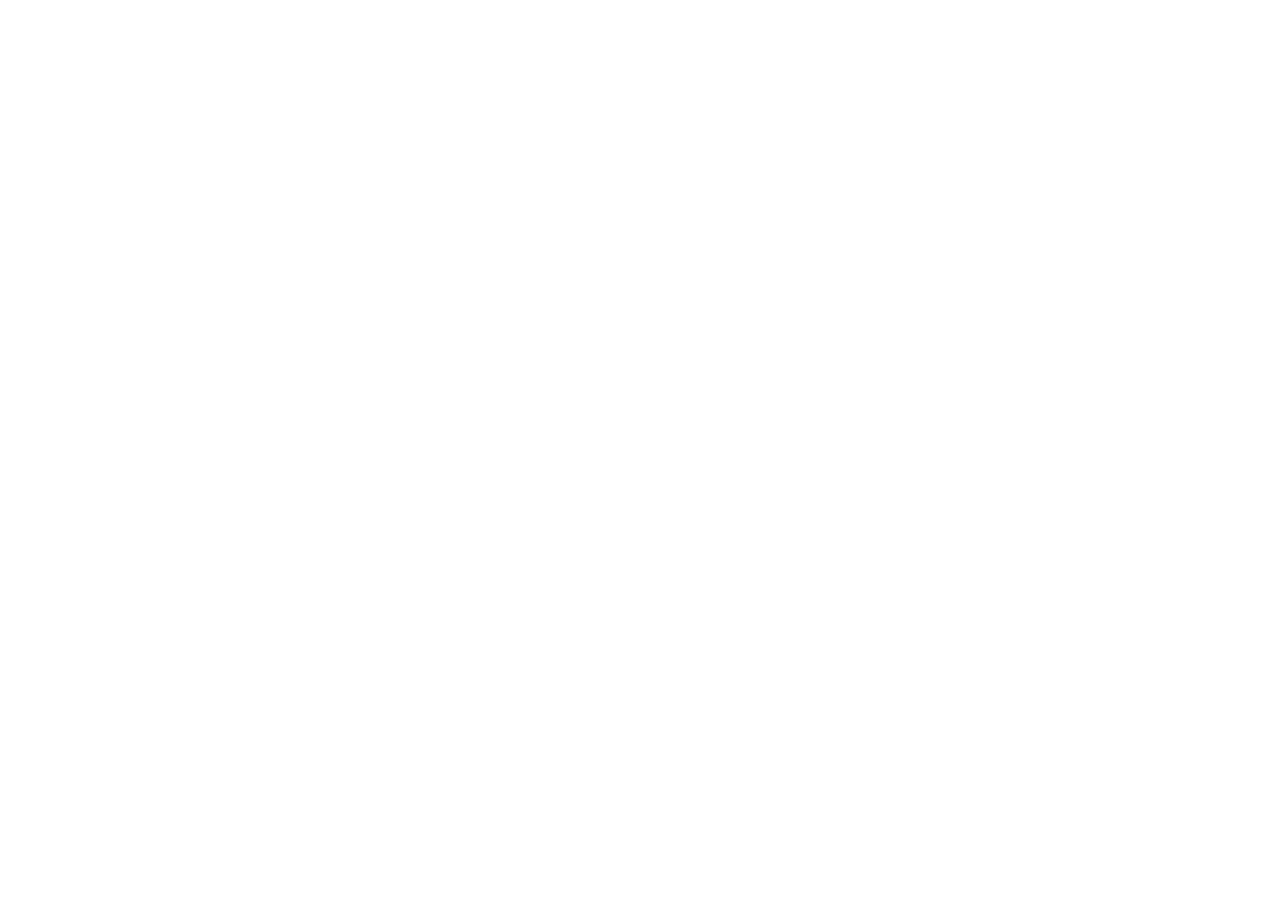
==== index.html @ 383dabfe "initialisation de black_panther" ====
<!DOCTYPE html>
<html lang="en">
<head>
    <meta charset="UTF-8">
    <meta name="viewport" content="width=device-width, initial-scale=1.0">
    <title>Black_panther</title>
</head>
<body>
    
</body>
</html>
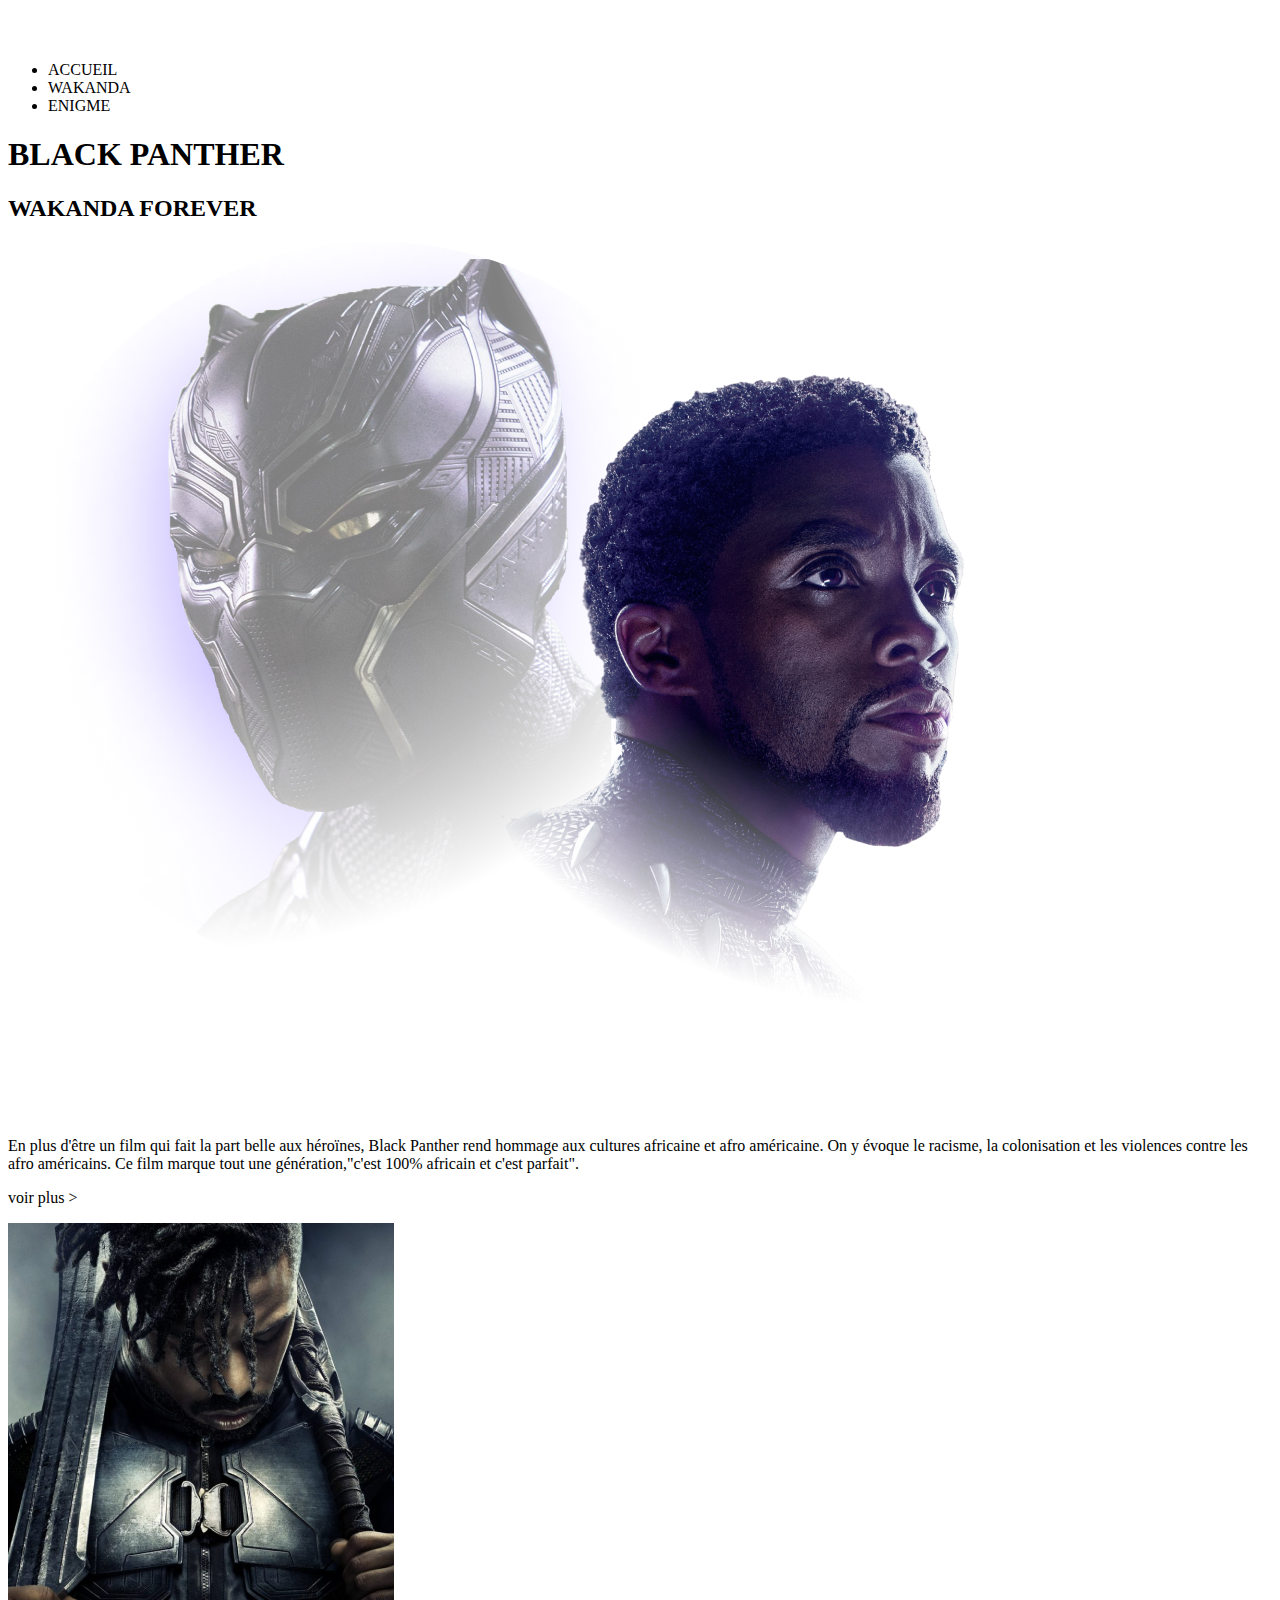
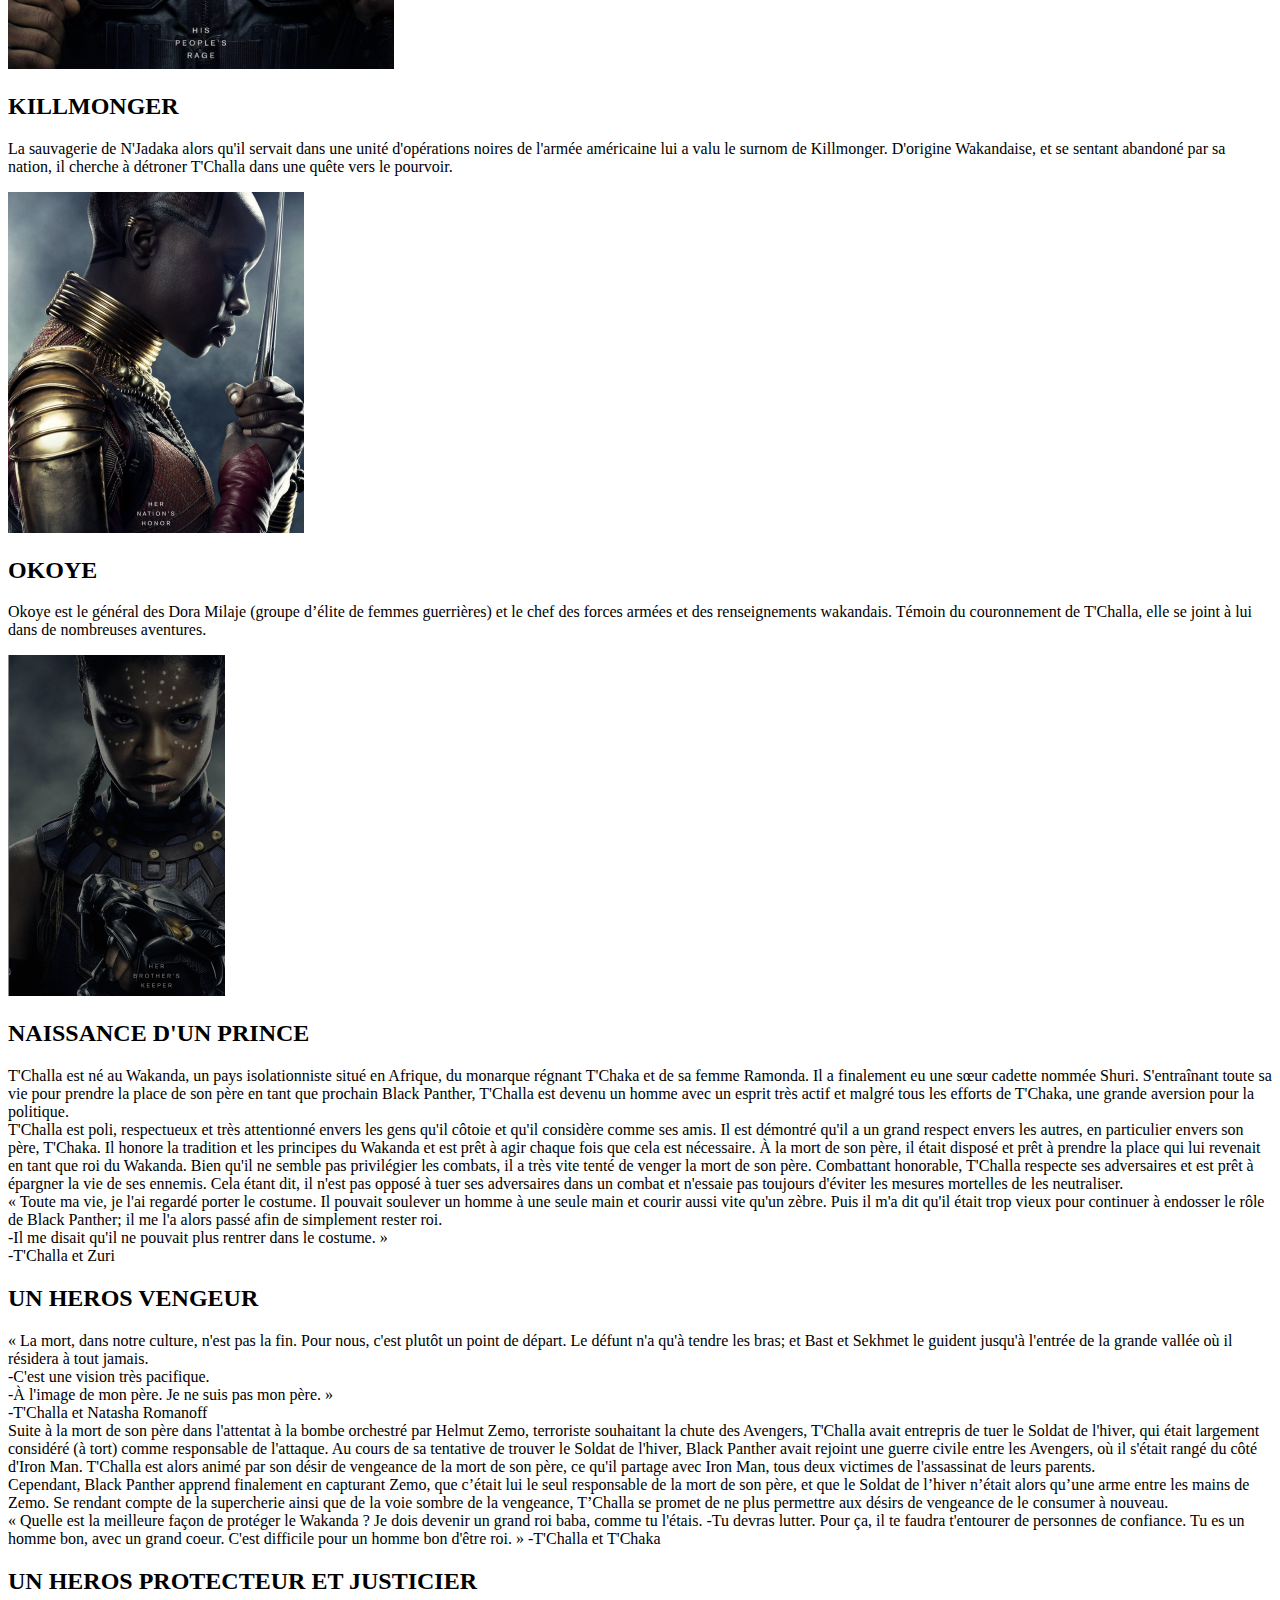
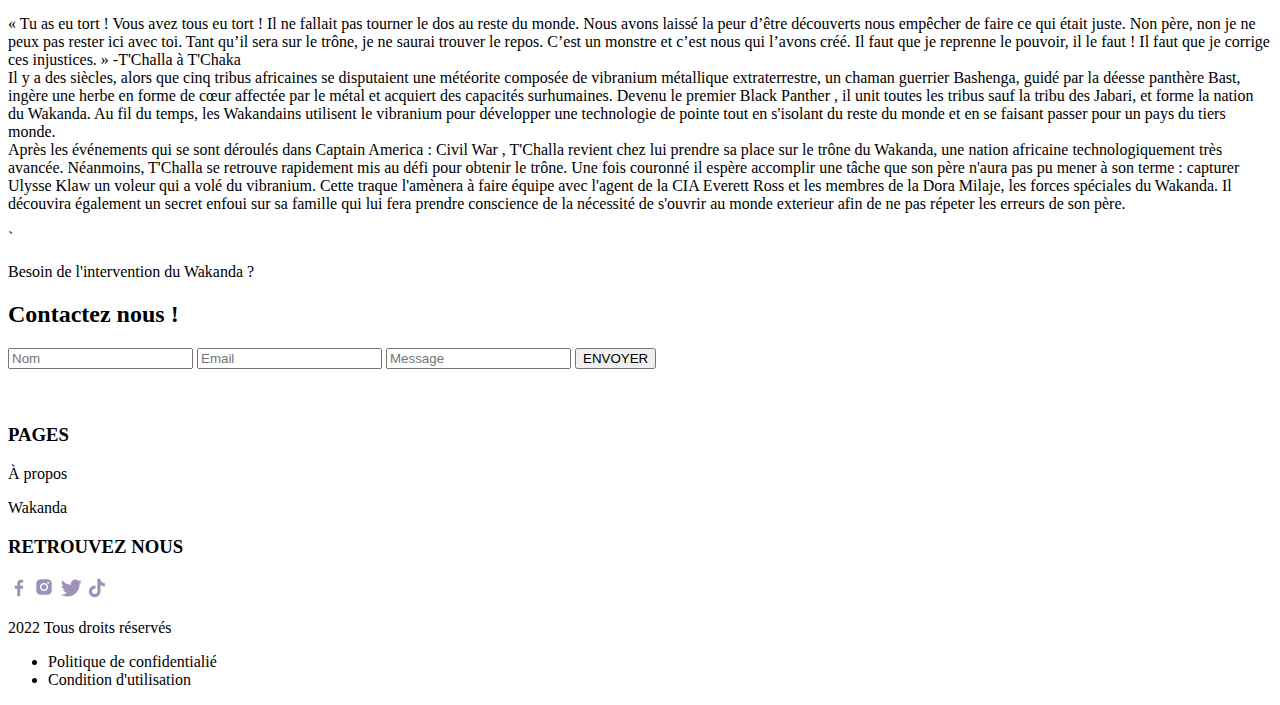
==== commit c3c1a32e: "structuusration de la page et ajout des assets" ====
--- a/index.html
+++ b/index.html
@@ -6,6 +6,174 @@
     <title>Black_panther</title>
 </head>
 <body>
-    
+    <header>
+        <nav>
+            <img src="./assets/Illustrations + Logo/All pages/icon_SAYNA.png" alt="icon_SAYNA">
+            <img src="./assets/Illustrations + Logo/All pages/icon_x.png" alt="icon_x">
+            <img src="./assets/Illustrations + Logo/All pages/icon_MARVEL.png" alt="icon_MARVEL">
+            <ul>
+                <li>ACCUEIL</li>
+                <li>WAKANDA</li>
+                <li>ENIGME</li>
+            </ul>
+        </nav>
+    </header>
+    <main>
+        <!--section  forever-->
+        <section id="forever">
+            <div class="container">
+                <h1>BLACK PANTHER</h1>
+                <h2>WAKANDA FOREVER</h2>
+                <img src="./assets/Illustrations + Logo/Accueil/Pantherhome1..png" alt="Pantherhome1">
+                <p>En plus d'être un film qui fait la part belle aux héroïnes, Black Panther rend
+                hommage aux cultures africaine et afro américaine. On y évoque le
+                racisme, la colonisation et les violences contre les afro américains. 
+                Ce film marque tout une génération,"c'est 100% africain et c'est parfait".
+                </p>
+                <p>voir plus ></p>
+                <div class="slider-image">
+                <img src="./assets/Illustrations + Logo/Accueil/Pantherhome2.png" alt="">
+                </div>
+                <div class="slider-content">
+                    <h2>KILLMONGER</h2>
+                    <p>La sauvagerie de N'Jadaka alors qu'il servait dans une
+                        unité d'opérations noires de l'armée américaine lui a
+                        valu le surnom de Killmonger. D'origine Wakandaise,
+                        et se sentant abandoné par sa nation, il cherche à
+                        détroner T'Challa dans une quête vers le pourvoir.
+                    </p>
+                </div>
+                <div class="slider-image">
+                    <img src="./assets/Illustrations + Logo/Accueil/Pantherhome3.png" alt="">
+                </div>
+                <div class="slider-content">
+                    <h2>OKOYE</h2>
+                    <p>Okoye est le général des Dora Milaje (groupe d’élite
+                    de femmes guerrières) et le chef des forces armées et
+                    des renseignements wakandais. Témoin du
+                    couronnement de T'Challa, elle se joint à lui dans de
+                    nombreuses aventures.</p>
+                </div>
+                <div>
+                    <img src="./assets/Illustrations + Logo/Accueil/Pantherhome4.png" alt="">
+                </div>
+            </div>
+        </section>
+        <!---->
+        <section id="prince">
+            <h2 class="titre">NAISSANCE D'UN PRINCE</h2>
+            <p class="description">
+                T'Challa est né au Wakanda, un pays isolationniste situé en Afrique, du monarque régnant T'Chaka et de sa femme
+                Ramonda. Il a finalement eu une sœur cadette nommée Shuri. S'entraînant toute sa vie pour prendre la place de son père
+                en tant que prochain Black Panther, T'Challa est devenu un homme avec un esprit très actif et malgré tous les efforts de
+                T'Chaka, une grande aversion pour la politique. <br>
+
+                T'Challa est poli, respectueux et très attentionné envers les gens qu'il côtoie et qu'il considère comme ses amis. Il est
+                démontré qu'il a un grand respect envers les autres, en particulier envers son père, T'Chaka. Il honore la tradition et les
+                principes du Wakanda et est prêt à agir chaque fois que cela est nécessaire. À la mort de son père, il était disposé et prêt à
+                prendre la place qui lui revenait en tant que roi du Wakanda. Bien qu'il ne semble pas privilégier les combats, il a très vite
+                tenté de venger la mort de son père. Combattant honorable, T'Challa respecte ses adversaires et est prêt à épargner la vie
+                de ses ennemis. Cela étant dit, il n'est pas opposé à tuer ses adversaires dans un combat et n'essaie pas toujours d'éviter les
+                mesures mortelles de les neutraliser. <br>
+
+                « Toute ma vie, je l'ai regardé porter le costume. Il pouvait soulever un homme à une seule main et courir aussi vite
+                qu'un zèbre. Puis il m'a dit qu'il était trop vieux pour continuer à endosser le rôle de Black Panther; il me l'a alors
+                passé afin de simplement rester roi. <br>
+                -Il me disait qu'il ne pouvait plus rentrer dans le costume. » <br>
+                -T'Challa et Zuri
+            </p>
+            <h2 class="titre">UN HEROS VENGEUR</h2>
+            <p class="description">
+                « La mort, dans notre culture, n'est pas la fin. Pour nous, c'est plutôt un point de départ. Le défunt n'a qu'à tendre les
+                bras; et Bast et Sekhmet le guident jusqu'à l'entrée de la grande vallée où il résidera à tout jamais. <br>
+                -C'est une vision très pacifique. <br>
+                -À l'image de mon père. Je ne suis pas mon père. » <br>
+                -T'Challa et Natasha Romanoff <br>
+
+                Suite à la mort de son père dans l'attentat à la bombe orchestré par Helmut Zemo, terroriste souhaitant la chute des
+                Avengers, T'Challa avait entrepris de tuer le Soldat de l'hiver, qui était largement considéré (à tort) comme responsable de
+                l'attaque. Au cours de sa tentative de trouver le Soldat de l'hiver, Black Panther avait rejoint une guerre civile entre les
+                Avengers, où il s'était rangé du côté d'Iron Man. T'Challa est alors animé par son désir de vengeance de la mort de son père,
+                ce qu'il partage avec Iron Man, tous deux victimes de l'assassinat de leurs parents. <br>
+
+                Cependant, Black Panther apprend finalement en capturant Zemo, que c’était lui le seul responsable de la mort de son
+                père, et que le Soldat de l’hiver n’était alors qu’une arme entre les mains de Zemo. Se rendant compte de la supercherie
+                ainsi que de la voie sombre de la vengeance, T’Challa se promet de ne plus permettre aux désirs de vengeance de le
+                consumer à nouveau. <br>
+
+                « Quelle est la meilleure façon de protéger le Wakanda ? Je dois devenir un grand roi baba, comme tu l'étais.
+
+                -Tu devras lutter. Pour ça, il te faudra t'entourer de personnes de confiance. Tu es un homme bon, avec un grand
+                coeur. C'est difficile pour un homme bon d'être roi. »
+
+                -T'Challa et T'Chaka
+            </p>
+            <h2 class="titre">UN HEROS PROTECTEUR ET JUSTICIER</h2>
+            <p class="description">
+                « Tu as eu tort ! Vous avez tous eu tort ! Il ne fallait pas tourner le dos au reste du monde. Nous avons laissé la peur
+d’être découverts nous empêcher de faire ce qui était juste. Non père, non je ne peux pas rester ici avec toi. Tant qu’il
+sera sur le trône, je ne saurai trouver le repos. C’est un monstre et c’est nous qui l’avons créé. Il faut que je reprenne
+le pouvoir, il le faut ! Il faut que je corrige ces injustices. »
+
+-T'Challa à T'Chaka <br>
+
+Il y a des siècles, alors que cinq tribus africaines se disputaient une météorite composée de vibranium métallique
+extraterrestre, un chaman guerrier Bashenga, guidé par la déesse panthère Bast, ingère une herbe en forme de cœur
+affectée par le métal et acquiert des capacités surhumaines. Devenu le premier Black Panther , il unit toutes les tribus sauf
+la tribu des Jabari, et forme la nation du Wakanda. Au fil du temps, les Wakandains utilisent le vibranium pour développer
+une technologie de pointe tout en s'isolant du reste du monde et en se faisant passer pour un pays du tiers monde. <br>
+
+Après les événements qui se sont déroulés dans Captain America : Civil War , T'Challa revient chez lui prendre sa place sur
+le trône du Wakanda, une nation africaine technologiquement très avancée. Néanmoins, T'Challa se retrouve rapidement
+mis au défi pour obtenir le trône. Une fois couronné il espère accomplir une tâche que son père n'aura pas pu mener à son
+terme : capturer Ulysse Klaw un voleur qui a volé du vibranium. Cette traque l'amènera à faire équipe avec l'agent de la CIA
+Everett Ross et les membres de la Dora Milaje, les forces spéciales du Wakanda. Il découvira également un secret enfoui
+sur sa famille qui lui fera prendre conscience de la nécessité de s'ouvrir au monde exterieur afin de ne pas répeter les
+erreurs de son père.
+            </p>
+        </section>
+        `<!--formulaire-->
+        <section id="contact">
+            <p>Besoin de l'intervention du Wakanda ?</p>
+            <h2>Contactez nous !</h2>
+            <form action="">
+                <label for="name"></label>
+                <input type="name" placeholder="Nom">
+                <label for="email"></label>
+                <input type="email" placeholder="Email">
+                <label for="text"></label>
+                <input type="text" placeholder="Message">
+                <input type="submit" value="ENVOYER">
+            </form>
+        </section>
+    </main>
+    <footer>
+        <div class="container">
+            <div class="social-footer">
+                <img class="social-item" src="./assets/Illustrations + Logo/All pages/icon_SAYNA.png" alt="">
+                <img class="social-item" src="./assets/Illustrations + Logo/All pages/icon_x.png" alt="">
+                <img class="social-item" src="./assets/Illustrations + Logo/All pages/icon_MARVEL.png" alt="">
+            </div>
+            <div>
+                <h3>PAGES</h3>
+                <p>À propos</p>
+                <p>Wakanda</p>
+            </div>
+            <div>
+                <h3>RETROUVEZ NOUS</h3>
+                <img src="./assets/Illustrations + Logo/All pages/icon_facebook.png" alt="">
+                <img src="./assets/Illustrations + Logo/All pages/icon_instagram.png" alt="">
+                <img src="./assets/Illustrations + Logo/All pages/icon_twitter.png" alt="">
+                <img src="./assets/Illustrations + Logo/All pages/icon_tiktok.png" alt="">
+            </div>
+            <div>
+                <p>2022 Tous droits réservés</p>
+                <ul>
+                    <li>Politique de confidentialié</li>
+                    <li>Condition d'utilisation</li>
+                </ul>
+            </div>
+        </div>
+    </footer>
 </body>
 </html>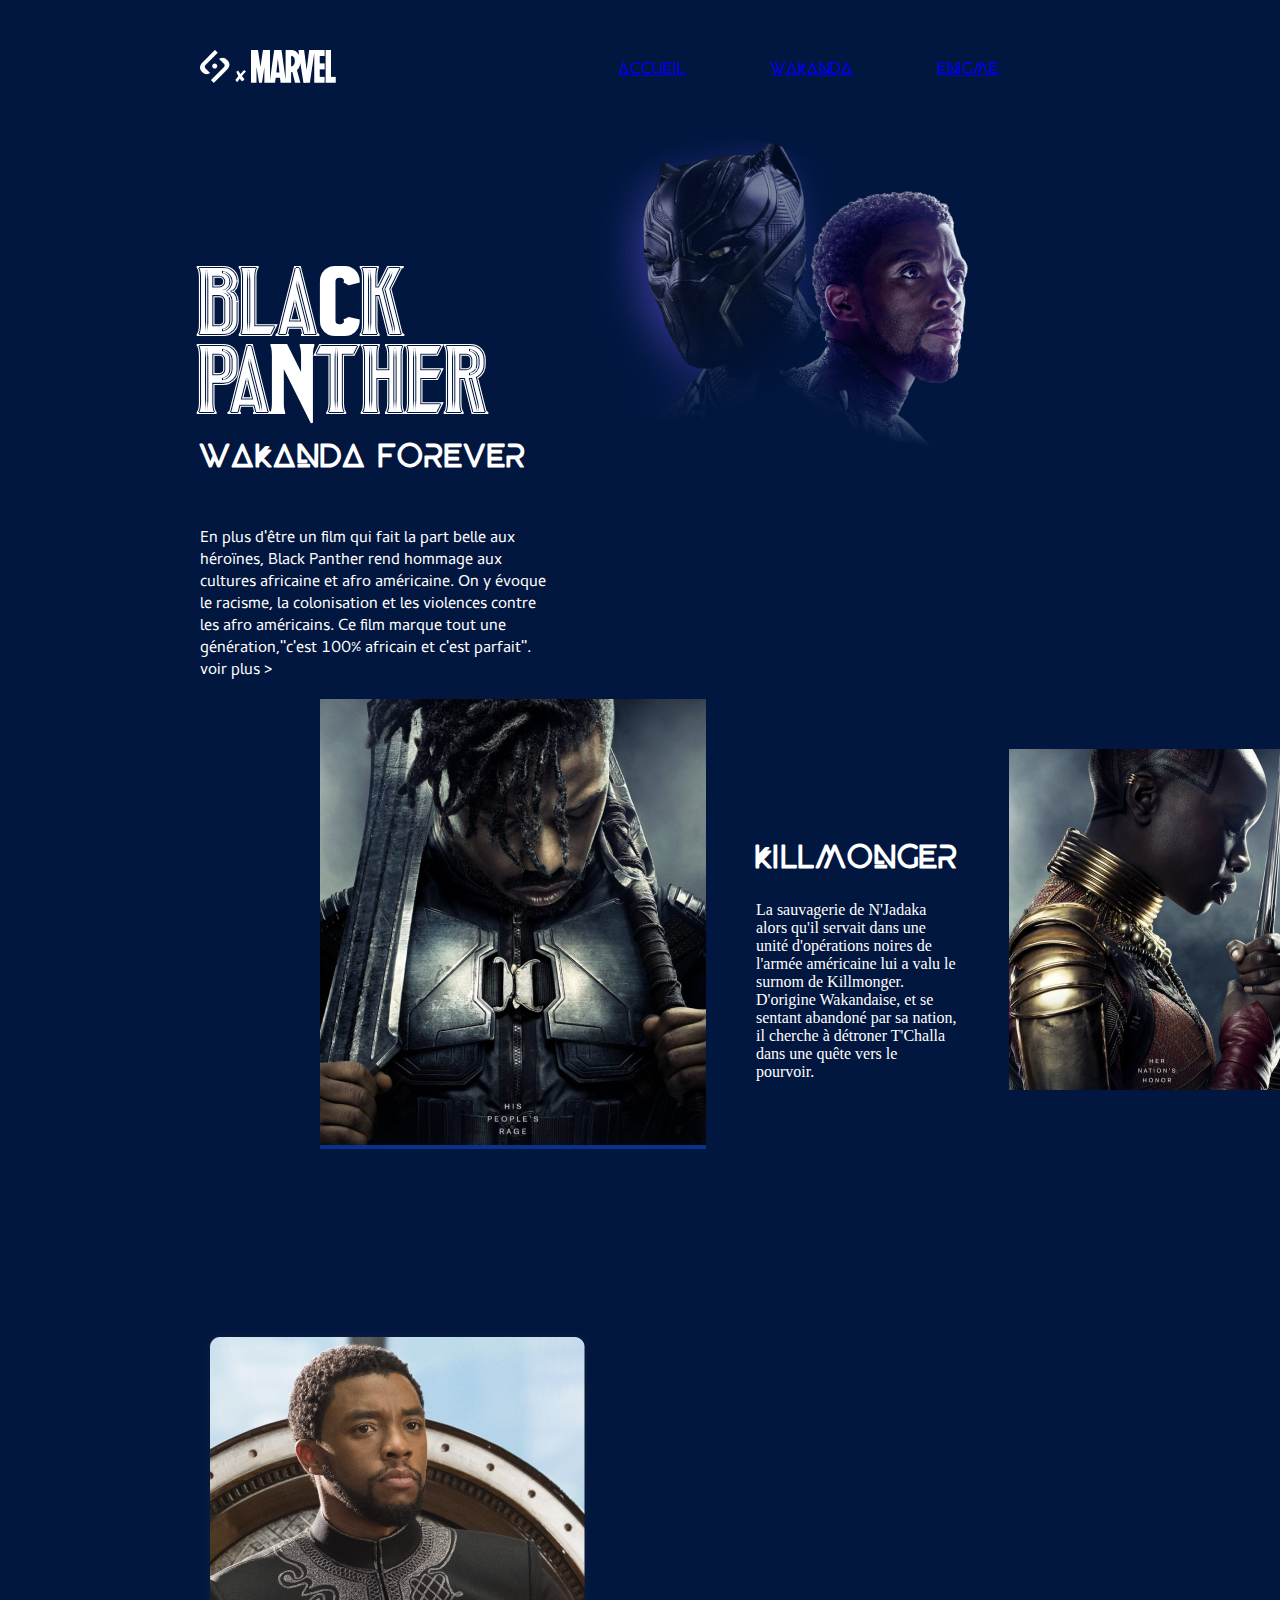
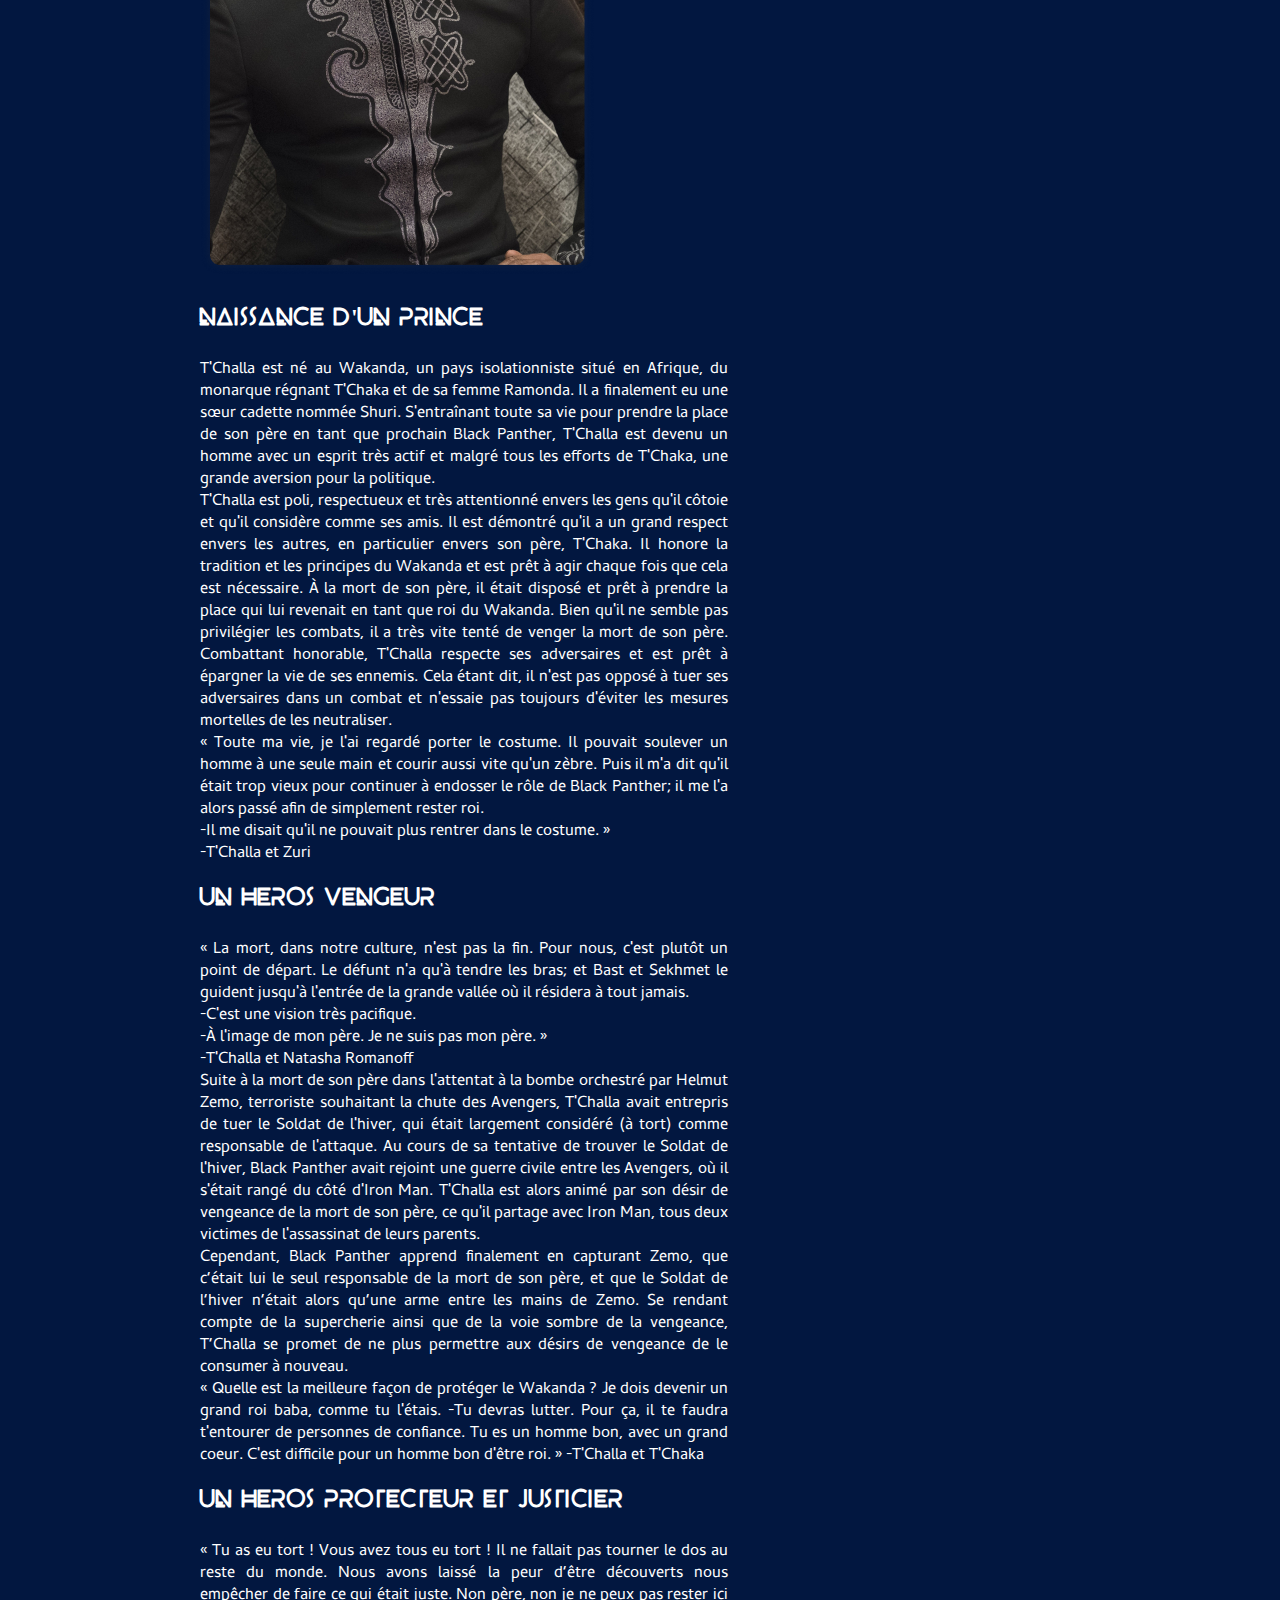
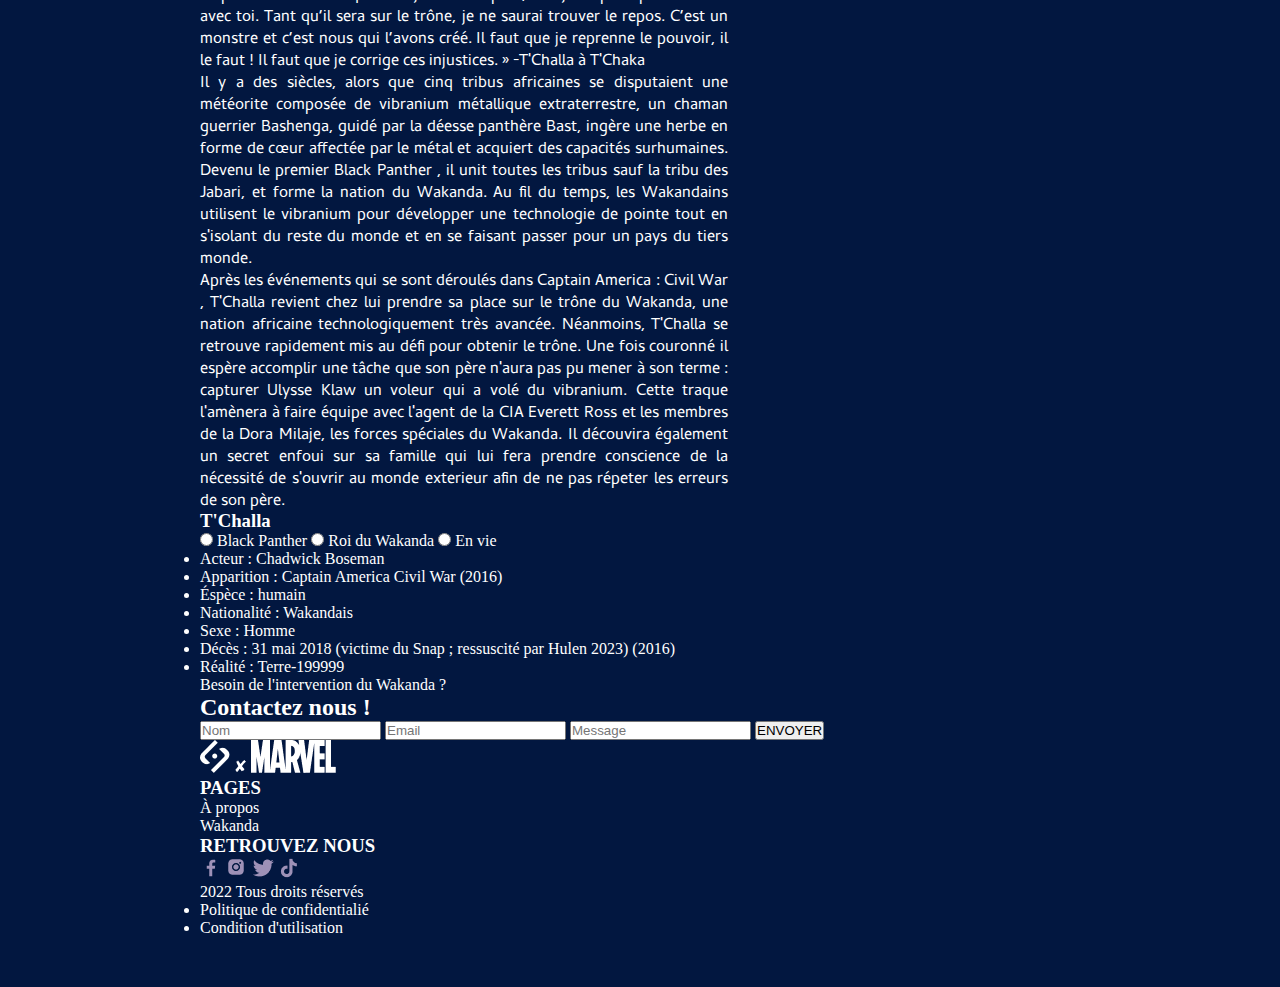
==== commit e5410ca0: "ajustement et ajout du style" ====
--- a/index.html
+++ b/index.html
@@ -3,136 +3,178 @@
 <head>
     <meta charset="UTF-8">
     <meta name="viewport" content="width=device-width, initial-scale=1.0">
+    <link rel="stylesheet" href="./assets/css/style.css">
     <title>Black_panther</title>
 </head>
 <body>
     <header>
-        <nav>
-            <img src="./assets/Illustrations + Logo/All pages/icon_SAYNA.png" alt="icon_SAYNA">
-            <img src="./assets/Illustrations + Logo/All pages/icon_x.png" alt="icon_x">
-            <img src="./assets/Illustrations + Logo/All pages/icon_MARVEL.png" alt="icon_MARVEL">
-            <ul>
-                <li>ACCUEIL</li>
-                <li>WAKANDA</li>
-                <li>ENIGME</li>
-            </ul>
+        <nav class="container">
+            <div class="nav-item">
+                <img src="./assets/Illustrations/Allpages/icon_SAYNA.png" alt="icon_SAYNA">
+                <img src="./assets/Illustrations/Allpages/icon_x.png" alt="icon_x">
+                <img src="./assets/Illustrations/Allpages/icon_MARVEL.png" alt="icon_MARVEL">
+            </div>
+            <div class="nav-list">
+                <ul>
+                    <li><a href="#">ACCUEIL</a></li>
+                    <li><a href="#">WAKANDA</a></li>
+                    <li><a href="#">ENIGME</a></li>
+                </ul>
+            </div>
         </nav>
     </header>
     <main>
         <!--section  forever-->
         <section id="forever">
             <div class="container">
-                <h1>BLACK PANTHER</h1>
-                <h2>WAKANDA FOREVER</h2>
-                <img src="./assets/Illustrations + Logo/Accueil/Pantherhome1..png" alt="Pantherhome1">
-                <p>En plus d'être un film qui fait la part belle aux héroïnes, Black Panther rend
-                hommage aux cultures africaine et afro américaine. On y évoque le
-                racisme, la colonisation et les violences contre les afro américains. 
-                Ce film marque tout une génération,"c'est 100% africain et c'est parfait".
+                <img class="image-forever" src="./assets/Illustrations/Accueil/Pantherhome1..png" alt="">
+                <div class="part-one">
+                    <h1>BLACK PANTHER</h1>
+                    <h2>WAKANDA FOREVER</h2>
+                    <p >En plus d'être un film qui fait la part belle aux héroïnes, Black Panther rend
+                        hommage aux cultures africaine et afro américaine. On y évoque le
+                        racisme, la colonisation et les violences contre les afro américains. 
+                        Ce film marque tout une génération,"c'est 100% africain et c'est parfait". <br>
+                        voir plus >
+                    </p>
+                </div>
+                <div class="slider">
+                    <div class="slider-image">
+                        <img class="expect-slider" src="./assets/Illustrations/Accueil/Pantherhome2.png" alt="">
+                    </div>
+                    <div class="slider-content">
+                        <h2 class="titre">KILLMONGER</h2>
+                        <p>La sauvagerie de N'Jadaka alors qu'il servait dans une
+                                unité d'opérations noires de l'armée américaine lui a
+                                valu le surnom de Killmonger. D'origine Wakandaise,
+                                et se sentant abandoné par sa nation, il cherche à
+                                détroner T'Challa dans une quête vers le pourvoir.
+                        </p>
+                    </div>
+                    <div class="slider-image-2">
+                        <img src="./assets/Illustrations/Accueil/Pantherhome3.png" alt="">
+                    </div>
+                    <div class="slider-content">
+                        <h2 class="titre">OKOYE</h2>
+                        <p>Okoye est le général des Dora Milaje (groupe d’élite
+                            de femmes guerrières) et le chef des forces armées et
+                            des renseignements wakandais. Témoin du
+                            couronnement de T'Challa, elle se joint à lui dans de
+                            nombreuses aventures.
+                        </p>
+                    </div>
+                    <div class="slider-image-2">
+                        <img src="./assets/Illustrations/Accueil/Pantherhome4.png" alt="">
+                    </div>
+                </div>
+            </div>
+        </section>
+        <!---->
+        <section class="child-parents">
+
+            <img class="image-challa" src="./assets/Illustrations/Accueil/Pantherhome5.png" alt="">
+
+
+            <div class="child-3">
+                <h2 class="titre">NAISSANCE D'UN PRINCE</h2>
+                <p class="description">
+                    T'Challa est né au Wakanda, un pays isolationniste situé en Afrique, du monarque régnant T'Chaka et de sa femme
+                    Ramonda. Il a finalement eu une sœur cadette nommée Shuri. S'entraînant toute sa vie pour prendre la place de son père
+                    en tant que prochain Black Panther, T'Challa est devenu un homme avec un esprit très actif et malgré tous les efforts de
+                    T'Chaka, une grande aversion pour la politique. <br>
+    
+                    T'Challa est poli, respectueux et très attentionné envers les gens qu'il côtoie et qu'il considère comme ses amis. Il est
+                    démontré qu'il a un grand respect envers les autres, en particulier envers son père, T'Chaka. Il honore la tradition et les
+                    principes du Wakanda et est prêt à agir chaque fois que cela est nécessaire. À la mort de son père, il était disposé et prêt à
+                    prendre la place qui lui revenait en tant que roi du Wakanda. Bien qu'il ne semble pas privilégier les combats, il a très vite
+                    tenté de venger la mort de son père. Combattant honorable, T'Challa respecte ses adversaires et est prêt à épargner la vie
+                    de ses ennemis. Cela étant dit, il n'est pas opposé à tuer ses adversaires dans un combat et n'essaie pas toujours d'éviter les
+                    mesures mortelles de les neutraliser. <br>
+    
+                    « Toute ma vie, je l'ai regardé porter le costume. Il pouvait soulever un homme à une seule main et courir aussi vite
+                    qu'un zèbre. Puis il m'a dit qu'il était trop vieux pour continuer à endosser le rôle de Black Panther; il me l'a alors
+                    passé afin de simplement rester roi. <br>
+                    -Il me disait qu'il ne pouvait plus rentrer dans le costume. » <br>
+                    -T'Challa et Zuri
                 </p>
-                <p>voir plus ></p>
-                <div class="slider-image">
-                <img src="./assets/Illustrations + Logo/Accueil/Pantherhome2.png" alt="">
-                </div>
-                <div class="slider-content">
-                    <h2>KILLMONGER</h2>
-                    <p>La sauvagerie de N'Jadaka alors qu'il servait dans une
-                        unité d'opérations noires de l'armée américaine lui a
-                        valu le surnom de Killmonger. D'origine Wakandaise,
-                        et se sentant abandoné par sa nation, il cherche à
-                        détroner T'Challa dans une quête vers le pourvoir.
-                    </p>
-                </div>
-                <div class="slider-image">
-                    <img src="./assets/Illustrations + Logo/Accueil/Pantherhome3.png" alt="">
-                </div>
-                <div class="slider-content">
-                    <h2>OKOYE</h2>
-                    <p>Okoye est le général des Dora Milaje (groupe d’élite
-                    de femmes guerrières) et le chef des forces armées et
-                    des renseignements wakandais. Témoin du
-                    couronnement de T'Challa, elle se joint à lui dans de
-                    nombreuses aventures.</p>
-                </div>
-                <div>
-                    <img src="./assets/Illustrations + Logo/Accueil/Pantherhome4.png" alt="">
-                </div>
-            </div>
-        </section>
-        <!---->
-        <section id="prince">
-            <h2 class="titre">NAISSANCE D'UN PRINCE</h2>
-            <p class="description">
-                T'Challa est né au Wakanda, un pays isolationniste situé en Afrique, du monarque régnant T'Chaka et de sa femme
-                Ramonda. Il a finalement eu une sœur cadette nommée Shuri. S'entraînant toute sa vie pour prendre la place de son père
-                en tant que prochain Black Panther, T'Challa est devenu un homme avec un esprit très actif et malgré tous les efforts de
-                T'Chaka, une grande aversion pour la politique. <br>
-
-                T'Challa est poli, respectueux et très attentionné envers les gens qu'il côtoie et qu'il considère comme ses amis. Il est
-                démontré qu'il a un grand respect envers les autres, en particulier envers son père, T'Chaka. Il honore la tradition et les
-                principes du Wakanda et est prêt à agir chaque fois que cela est nécessaire. À la mort de son père, il était disposé et prêt à
-                prendre la place qui lui revenait en tant que roi du Wakanda. Bien qu'il ne semble pas privilégier les combats, il a très vite
-                tenté de venger la mort de son père. Combattant honorable, T'Challa respecte ses adversaires et est prêt à épargner la vie
-                de ses ennemis. Cela étant dit, il n'est pas opposé à tuer ses adversaires dans un combat et n'essaie pas toujours d'éviter les
-                mesures mortelles de les neutraliser. <br>
-
-                « Toute ma vie, je l'ai regardé porter le costume. Il pouvait soulever un homme à une seule main et courir aussi vite
-                qu'un zèbre. Puis il m'a dit qu'il était trop vieux pour continuer à endosser le rôle de Black Panther; il me l'a alors
-                passé afin de simplement rester roi. <br>
-                -Il me disait qu'il ne pouvait plus rentrer dans le costume. » <br>
-                -T'Challa et Zuri
-            </p>
-            <h2 class="titre">UN HEROS VENGEUR</h2>
-            <p class="description">
-                « La mort, dans notre culture, n'est pas la fin. Pour nous, c'est plutôt un point de départ. Le défunt n'a qu'à tendre les
-                bras; et Bast et Sekhmet le guident jusqu'à l'entrée de la grande vallée où il résidera à tout jamais. <br>
-                -C'est une vision très pacifique. <br>
-                -À l'image de mon père. Je ne suis pas mon père. » <br>
-                -T'Challa et Natasha Romanoff <br>
-
-                Suite à la mort de son père dans l'attentat à la bombe orchestré par Helmut Zemo, terroriste souhaitant la chute des
-                Avengers, T'Challa avait entrepris de tuer le Soldat de l'hiver, qui était largement considéré (à tort) comme responsable de
-                l'attaque. Au cours de sa tentative de trouver le Soldat de l'hiver, Black Panther avait rejoint une guerre civile entre les
-                Avengers, où il s'était rangé du côté d'Iron Man. T'Challa est alors animé par son désir de vengeance de la mort de son père,
-                ce qu'il partage avec Iron Man, tous deux victimes de l'assassinat de leurs parents. <br>
-
-                Cependant, Black Panther apprend finalement en capturant Zemo, que c’était lui le seul responsable de la mort de son
-                père, et que le Soldat de l’hiver n’était alors qu’une arme entre les mains de Zemo. Se rendant compte de la supercherie
-                ainsi que de la voie sombre de la vengeance, T’Challa se promet de ne plus permettre aux désirs de vengeance de le
-                consumer à nouveau. <br>
-
-                « Quelle est la meilleure façon de protéger le Wakanda ? Je dois devenir un grand roi baba, comme tu l'étais.
-
-                -Tu devras lutter. Pour ça, il te faudra t'entourer de personnes de confiance. Tu es un homme bon, avec un grand
-                coeur. C'est difficile pour un homme bon d'être roi. »
-
-                -T'Challa et T'Chaka
-            </p>
-            <h2 class="titre">UN HEROS PROTECTEUR ET JUSTICIER</h2>
-            <p class="description">
-                « Tu as eu tort ! Vous avez tous eu tort ! Il ne fallait pas tourner le dos au reste du monde. Nous avons laissé la peur
-d’être découverts nous empêcher de faire ce qui était juste. Non père, non je ne peux pas rester ici avec toi. Tant qu’il
-sera sur le trône, je ne saurai trouver le repos. C’est un monstre et c’est nous qui l’avons créé. Il faut que je reprenne
-le pouvoir, il le faut ! Il faut que je corrige ces injustices. »
-
--T'Challa à T'Chaka <br>
-
-Il y a des siècles, alors que cinq tribus africaines se disputaient une météorite composée de vibranium métallique
-extraterrestre, un chaman guerrier Bashenga, guidé par la déesse panthère Bast, ingère une herbe en forme de cœur
-affectée par le métal et acquiert des capacités surhumaines. Devenu le premier Black Panther , il unit toutes les tribus sauf
-la tribu des Jabari, et forme la nation du Wakanda. Au fil du temps, les Wakandains utilisent le vibranium pour développer
-une technologie de pointe tout en s'isolant du reste du monde et en se faisant passer pour un pays du tiers monde. <br>
-
-Après les événements qui se sont déroulés dans Captain America : Civil War , T'Challa revient chez lui prendre sa place sur
-le trône du Wakanda, une nation africaine technologiquement très avancée. Néanmoins, T'Challa se retrouve rapidement
-mis au défi pour obtenir le trône. Une fois couronné il espère accomplir une tâche que son père n'aura pas pu mener à son
-terme : capturer Ulysse Klaw un voleur qui a volé du vibranium. Cette traque l'amènera à faire équipe avec l'agent de la CIA
-Everett Ross et les membres de la Dora Milaje, les forces spéciales du Wakanda. Il découvira également un secret enfoui
-sur sa famille qui lui fera prendre conscience de la nécessité de s'ouvrir au monde exterieur afin de ne pas répeter les
-erreurs de son père.
-            </p>
-        </section>
-        `<!--formulaire-->
+                <h2 class="titre">UN HEROS VENGEUR</h2>
+                <p class="description">
+                    « La mort, dans notre culture, n'est pas la fin. Pour nous, c'est plutôt un point de départ. Le défunt n'a qu'à tendre les
+                    bras; et Bast et Sekhmet le guident jusqu'à l'entrée de la grande vallée où il résidera à tout jamais. <br>
+                    -C'est une vision très pacifique. <br>
+                    -À l'image de mon père. Je ne suis pas mon père. » <br>
+                    -T'Challa et Natasha Romanoff <br>
+    
+                    Suite à la mort de son père dans l'attentat à la bombe orchestré par Helmut Zemo, terroriste souhaitant la chute des
+                    Avengers, T'Challa avait entrepris de tuer le Soldat de l'hiver, qui était largement considéré (à tort) comme responsable de
+                    l'attaque. Au cours de sa tentative de trouver le Soldat de l'hiver, Black Panther avait rejoint une guerre civile entre les
+                    Avengers, où il s'était rangé du côté d'Iron Man. T'Challa est alors animé par son désir de vengeance de la mort de son père,
+                    ce qu'il partage avec Iron Man, tous deux victimes de l'assassinat de leurs parents. <br>
+    
+                    Cependant, Black Panther apprend finalement en capturant Zemo, que c’était lui le seul responsable de la mort de son
+                    père, et que le Soldat de l’hiver n’était alors qu’une arme entre les mains de Zemo. Se rendant compte de la supercherie
+                    ainsi que de la voie sombre de la vengeance, T’Challa se promet de ne plus permettre aux désirs de vengeance de le
+                    consumer à nouveau. <br>
+    
+                    « Quelle est la meilleure façon de protéger le Wakanda ? Je dois devenir un grand roi baba, comme tu l'étais.
+    
+                    -Tu devras lutter. Pour ça, il te faudra t'entourer de personnes de confiance. Tu es un homme bon, avec un grand
+                    coeur. C'est difficile pour un homme bon d'être roi. »
+    
+                    -T'Challa et T'Chaka
+                </p>
+                <h2 class="titre">UN HEROS PROTECTEUR ET JUSTICIER</h2>
+                <p class="description">
+                    « Tu as eu tort ! Vous avez tous eu tort ! Il ne fallait pas tourner le dos au reste du monde. Nous avons laissé la peur
+                    d’être découverts nous empêcher de faire ce qui était juste. Non père, non je ne peux pas rester ici avec toi. Tant qu’il
+                    sera sur le trône, je ne saurai trouver le repos. C’est un monstre et c’est nous qui l’avons créé. Il faut que je reprenne
+                    le pouvoir, il le faut ! Il faut que je corrige ces injustices. »
+    
+                    -T'Challa à T'Chaka <br>
+    
+                    Il y a des siècles, alors que cinq tribus africaines se disputaient une météorite composée de vibranium métallique
+                    extraterrestre, un chaman guerrier Bashenga, guidé par la déesse panthère Bast, ingère une herbe en forme de cœur
+                    affectée par le métal et acquiert des capacités surhumaines. Devenu le premier Black Panther , il unit toutes les tribus sauf
+                    la tribu des Jabari, et forme la nation du Wakanda. Au fil du temps, les Wakandains utilisent le vibranium pour développer
+                    une technologie de pointe tout en s'isolant du reste du monde et en se faisant passer pour un pays du tiers monde. <br>
+    
+                    Après les événements qui se sont déroulés dans Captain America : Civil War , T'Challa revient chez lui prendre sa place sur
+                    le trône du Wakanda, une nation africaine technologiquement très avancée. Néanmoins, T'Challa se retrouve rapidement
+                    mis au défi pour obtenir le trône. Une fois couronné il espère accomplir une tâche que son père n'aura pas pu mener à son
+                    terme : capturer Ulysse Klaw un voleur qui a volé du vibranium. Cette traque l'amènera à faire équipe avec l'agent de la CIA
+                    Everett Ross et les membres de la Dora Milaje, les forces spéciales du Wakanda. Il découvira également un secret enfoui
+                    sur sa famille qui lui fera prendre conscience de la nécessité de s'ouvrir au monde exterieur afin de ne pas répeter les
+                    erreurs de son père.
+                </p>
+            </div>
+        </section>
+        <section id="challa">
+            <div class="container">
+                <h3>T'Challa</h3>
+                <div class="btn">
+                    <input type="radio" id="panther">
+                    <label for="panther">Black Panther</label>
+                    <input type="radio" id="wakanda">
+                    <label for="wakanda">Roi du Wakanda</label>
+                    <input type="radio" id="vie">
+                    <label for="vie">En vie</label>
+                </div>
+                <div class="biographie">
+                    <ul>
+                        <li>Acteur : Chadwick Boseman</li>
+                        <li>Apparition : Captain America Civil War (2016)</li>
+                        <li>Éspèce : humain</li>
+                        <li>Nationalité : Wakandais</li>
+                        <li>Sexe : Homme</li>
+                        <li>Décès : 31 mai 2018 (victime du Snap ; ressuscité par Hulen 2023) (2016)</li>
+                        <li>Réalité : Terre-199999</li>
+                    </ul>
+                </div>
+            </div>
+        </section>
+
+
+        <!--formulaire-->
         <section id="contact">
             <p>Besoin de l'intervention du Wakanda ?</p>
             <h2>Contactez nous !</h2>
@@ -161,10 +203,10 @@
             </div>
             <div>
                 <h3>RETROUVEZ NOUS</h3>
-                <img src="./assets/Illustrations + Logo/All pages/icon_facebook.png" alt="">
-                <img src="./assets/Illustrations + Logo/All pages/icon_instagram.png" alt="">
-                <img src="./assets/Illustrations + Logo/All pages/icon_twitter.png" alt="">
-                <img src="./assets/Illustrations + Logo/All pages/icon_tiktok.png" alt="">
+                <img src="./assets/Illustrations/Allpages/icon_facebook.png" alt="">
+                <img src="./assets/Illustrations/Allpages/icon_instagram.png" alt="">
+                <img src="./assets/Illustrations/Allpages/icon_twitter.png" alt="">
+                <img src="./assets/Illustrations/Allpages/icon_tiktok.png" alt="">
             </div>
             <div>
                 <p>2022 Tous droits réservés</p>
--- a/assets/css/style.css
+++ b/assets/css/style.css
@@ -0,0 +1,206 @@
+
+@font-face {
+    font-family: 'panthera';
+    src: url(../font/panthera.otf);
+}
+@font-face{
+    font-family: 'wakanda forever';
+    src: url(../font/WakandaForever-Regular.ttf);
+}
+@font-face{
+    font-family: 'cantarell';
+    src: url(../font/Cantarell-Regular.otf);
+}
+@font-face{
+    font-family: beyno;
+    src: url(../font/BEYNO/BEYNO.otf);
+}
+:root{
+    --blue-color--: #07338c;
+    --purple-color--: #3d2da6;
+    --blue-night-color--: #021740;
+    --grey-color--: #9E91B7;
+    --pink-color--: #DF99F2;
+}
+
+*{
+    margin: 0px;
+    padding: 0px;
+    box-sizing: border-box;
+}
+body{
+    background-image: url(../Illustrations/Allpages/arrière_plan.png) ;
+    background-repeat: no-repeat;
+    background-position: center;
+    color: white;
+    padding-top: 50px;
+    padding-bottom: 50px;
+    padding-left: 200px;
+    padding-right: 200px;
+    background-color: #021740;
+
+}
+nav {
+    display:flex;
+    align-items: center;
+    justify-content: space-between;
+    padding-bottom: 50px;
+
+}
+nav li{
+    display: inline;
+    font-family: 'beyno';
+    color: #DF99F2;
+}
+nav a {
+    display: inline-block;
+    text-align: center;
+    padding-right: 80px;
+}
+
+.description{
+    font-family: 'cantarell';
+}
+/*design de la partie forever*/
+#forever {
+    display: block;
+    padding-bottom: 50px;
+}
+#forever h1{
+    font-size: 68px;
+    font-family: 'panthera';
+}
+#forever h2{
+    font-family: 'beyno';
+    font-size: 32px;
+    margin-top: 20px;
+}
+#forever .container .part-one{
+    padding-top: 130px;
+}
+#forever .container .part-one p {
+    text-align: left;
+    display: flex;
+    width: 40%;
+    margin-top: 50px;
+    font-family: 'cantarell';
+    font-size: 16px;
+}
+.image-forever{
+    float: right;
+    width: 57%;
+    height: auto;
+    margin-left: 1px;
+}
+/*design de la partie slider-image*/
+.slider {
+    display: flex;
+    width: 100%;
+    margin: 40px;
+    background-size: 50%;
+    margin: 20px;
+    padding-left: 50px;
+}
+.slider-image{
+    width: 100%;
+    height: 100%;
+    background-color: #07338c;
+    margin-left: 50px;
+
+}
+.slider-image-2{
+    padding-top: 50px;
+    width: 100%;
+    height: 100%;
+}
+.slider-content{
+    padding-top: 50px;
+    padding-left: 50px;
+    padding-right: 50px;
+    background-color:#021740;
+    margin-top: 50px;
+    margin-bottom: 50px;
+    width: 40%;
+
+}
+
+.titre{
+    padding-bottom: 25px;
+    padding-top: 25px;
+}
+.description{
+    width: 60%;
+    text-align: justify;
+    font-size: 16px;
+}
+#prince, .titre{
+    font-family: beyno;
+}
+/*design de la partie t'challa*/
+.image-challa{
+
+    position: relative;
+}
+
+/* page wakanda*/
+/*design de la section wakanda forever*/
+#wakanda-forever{
+    background-image: url(../Illustrations/Wakanda/Pantherwakanda1.png);
+    background-repeat: no-repeat;
+    background-size: 100%;
+    background-position: 30% 10px;
+    height: 1000px;
+    width: 110%;
+    margin-left: -100px;
+    padding-left: 100px;
+    margin-bottom: -150px;
+}
+#wakanda-forever .titre{
+    font-family: 'beyno';
+    font-size: 32px;
+}
+#wakanda-forever h2{
+    font-family: 'wakanda forever';
+}
+#wakanda-forever p{
+    width: 30%;
+    text-align: left;
+    margin-top: 50px;
+    font-family: 'cantarell';
+    font-size: 16px;
+}
+#wakanda-forever .container{
+    display: flex;
+    flex-direction: column;
+    padding-top: 300px;
+    padding-left: 150px;
+    margin-top: -100px;
+
+}
+#parents{
+    display: flex;
+    justify-content: space-around;
+    padding-top: 100px;
+    background-image:url(../Illustrations/Wakanda/Pantherwakanda2.png);
+    background-repeat: no-repeat;
+    background-color: #02174039;
+    background-size: contain;
+    margin-top: 50px;
+    
+}
+#child-1{
+    width: 100%;
+    justify-content: space-around;
+    margin-left: 100px;
+}
+#child-2{
+    width: 110%;
+}
+.youtube{
+    background-color: #07338c;
+    width: 60%;
+    padding: 50px;
+    margin-top: 20px;
+    margin-bottom: 20px;
+    color: white;
+}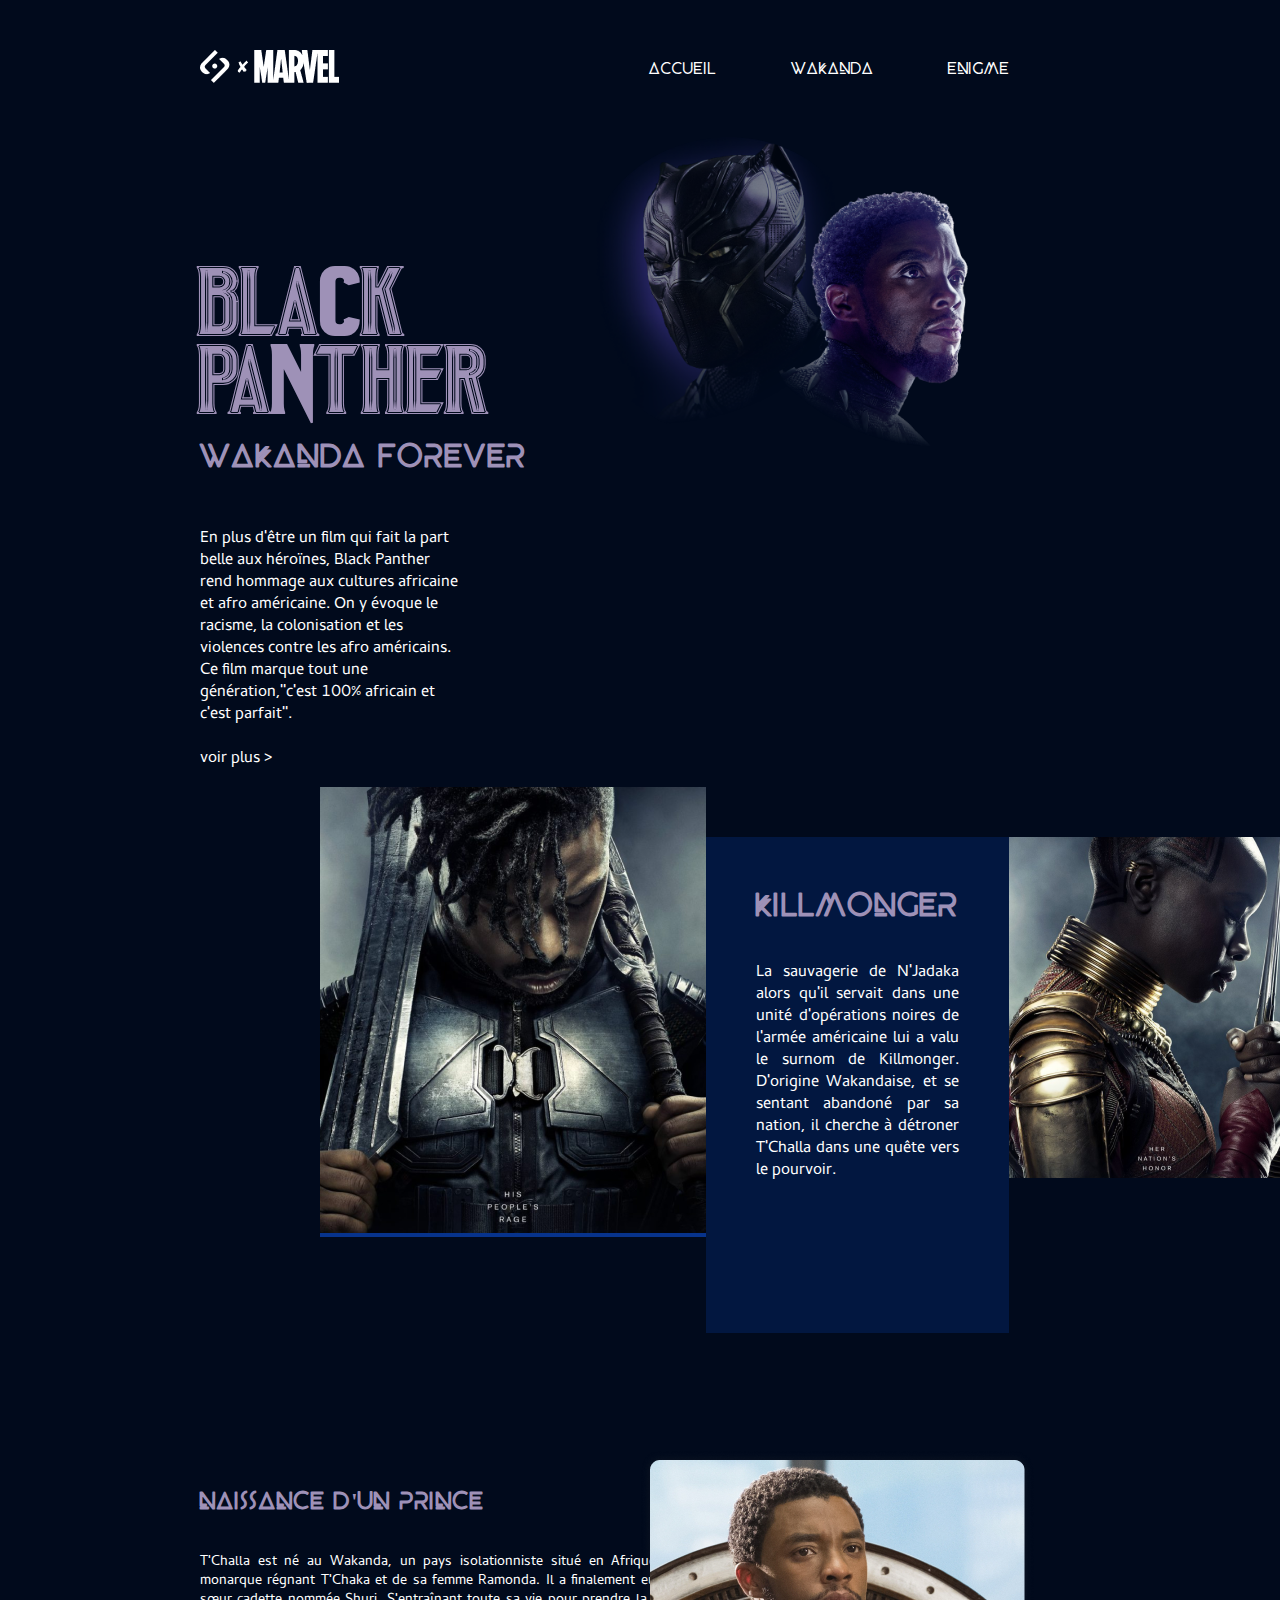
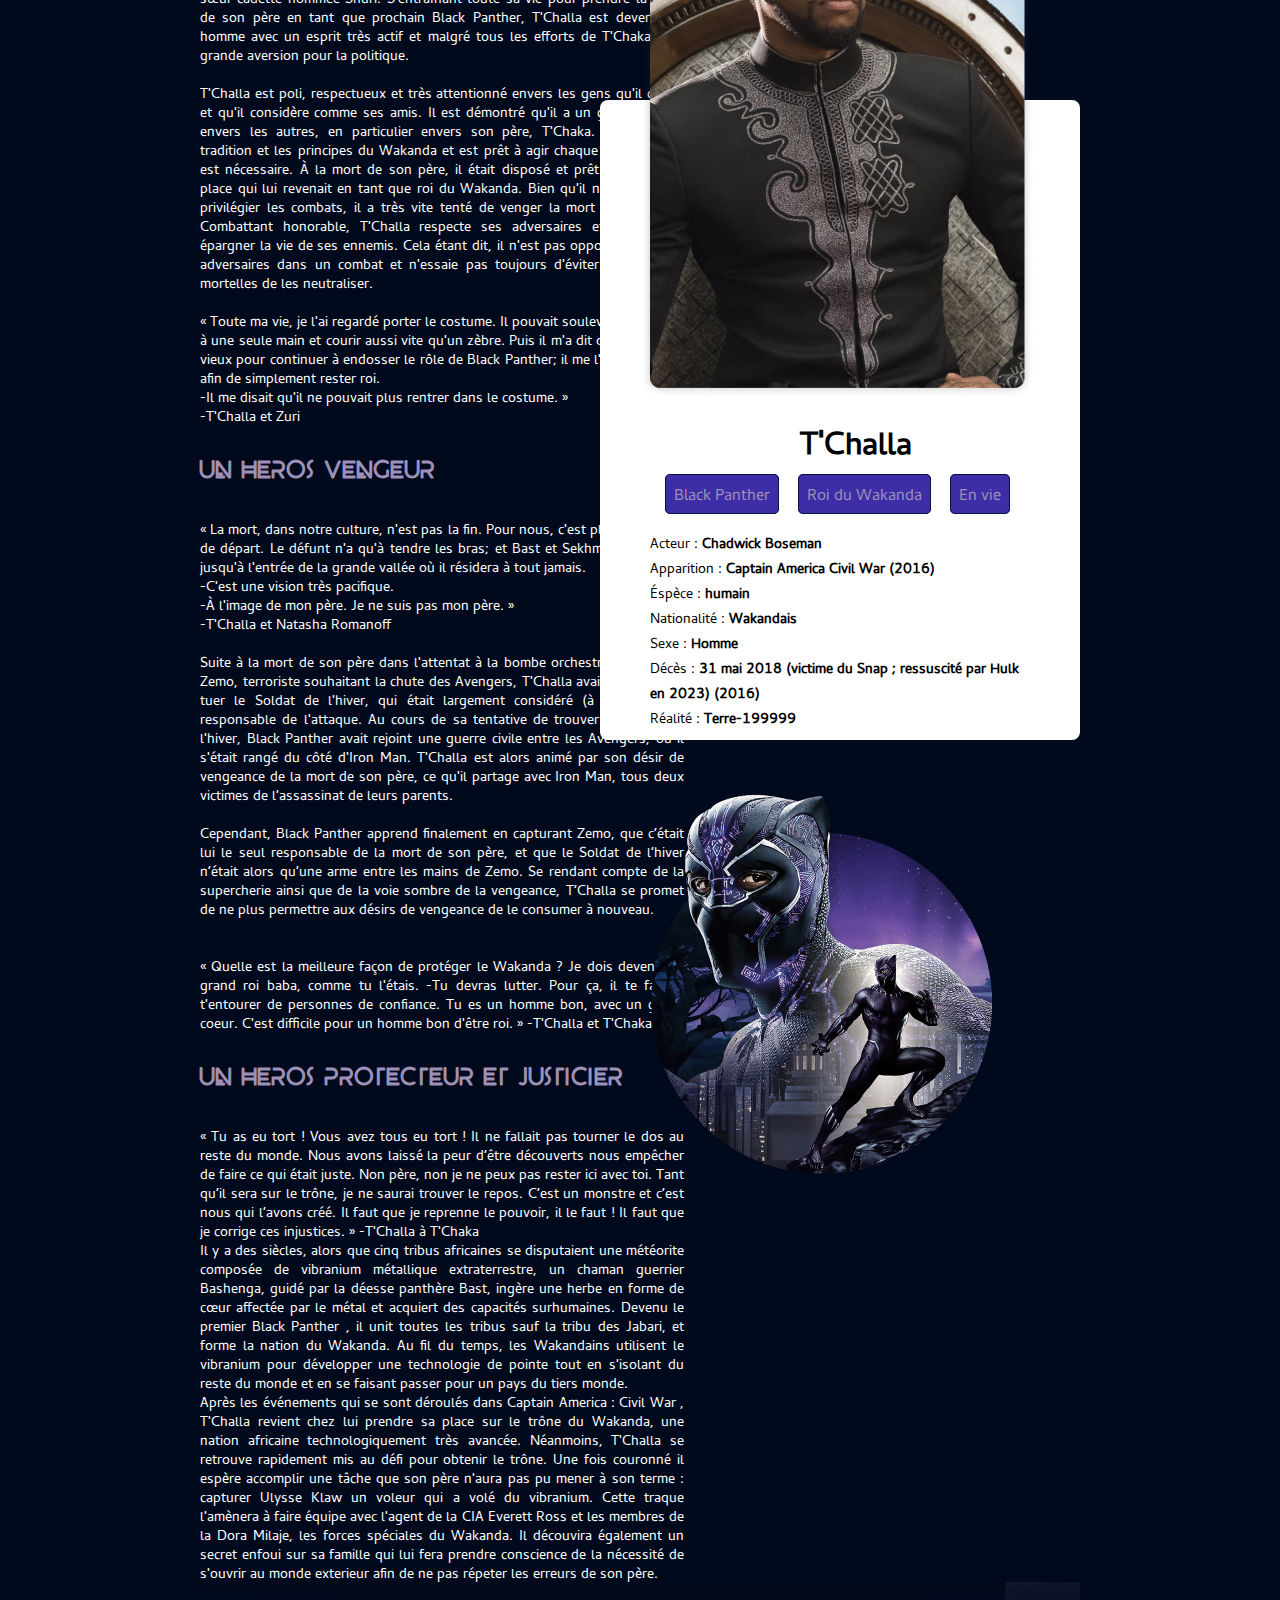
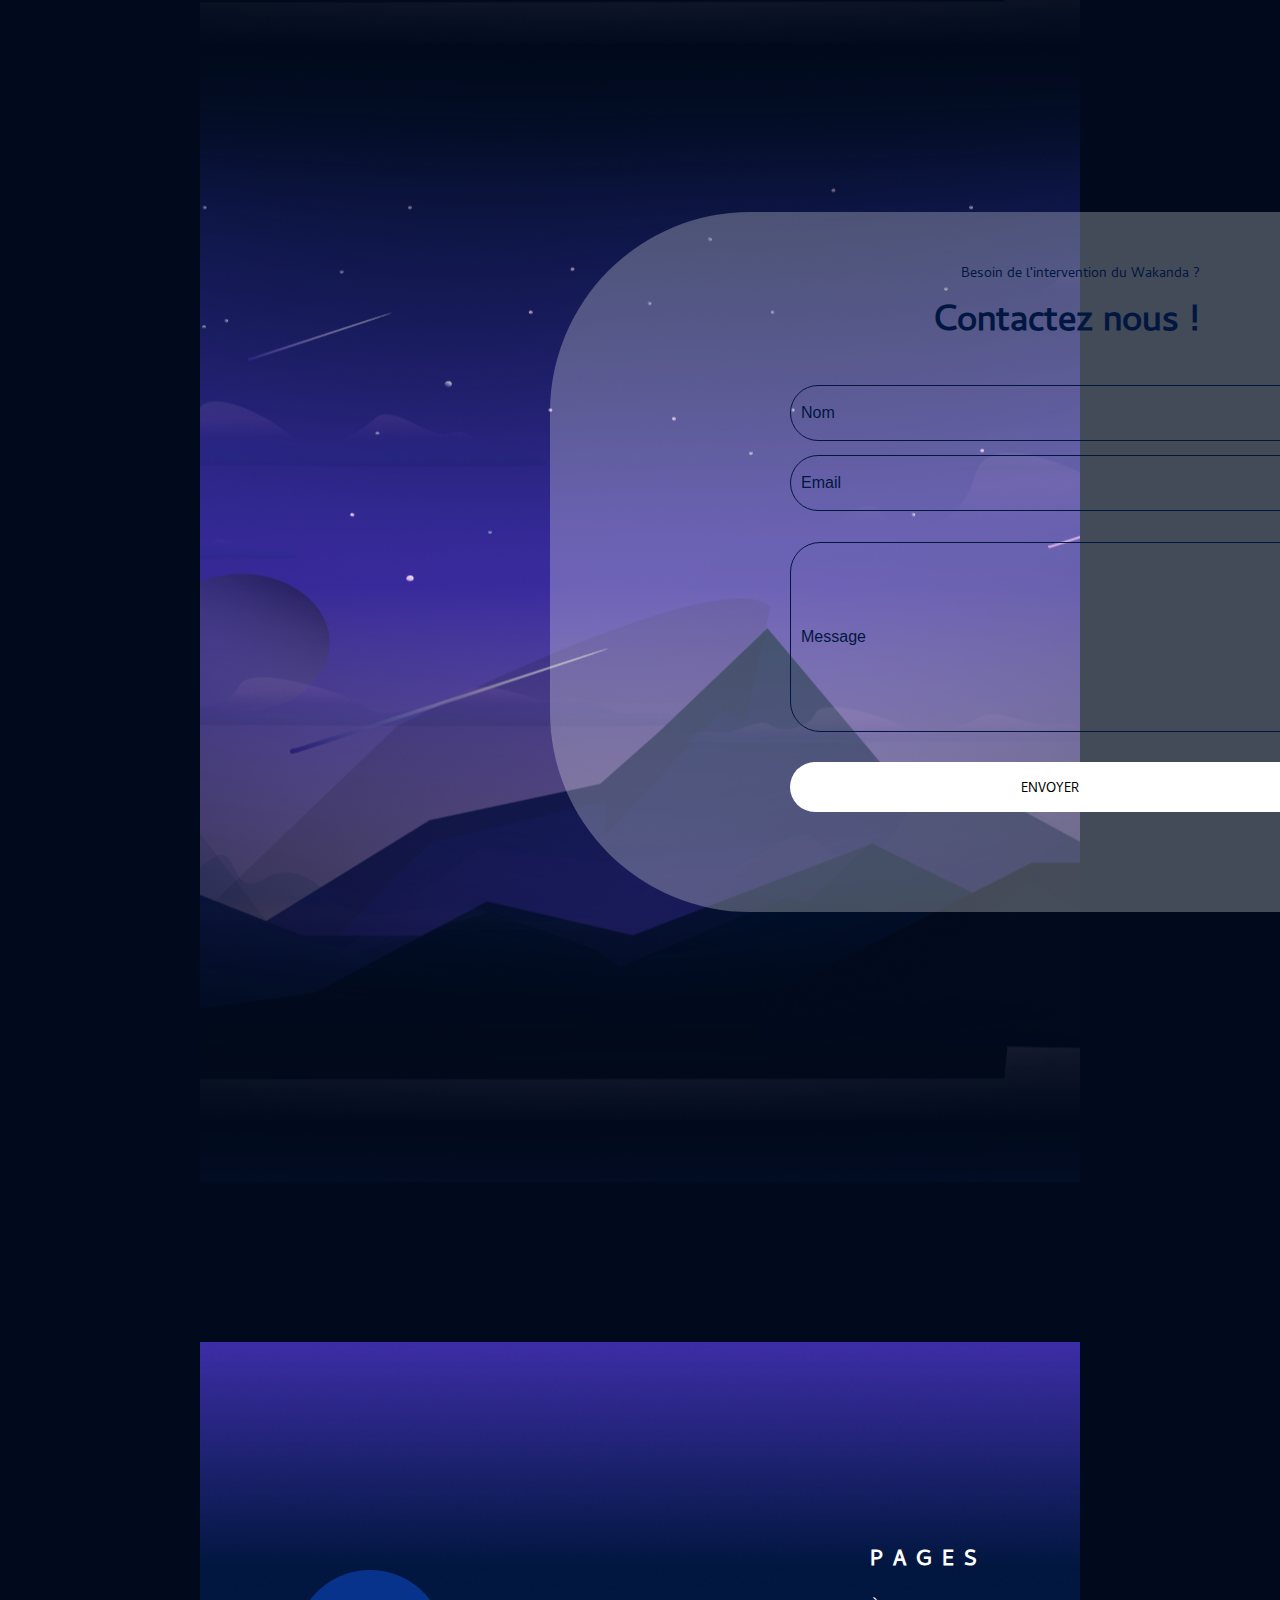
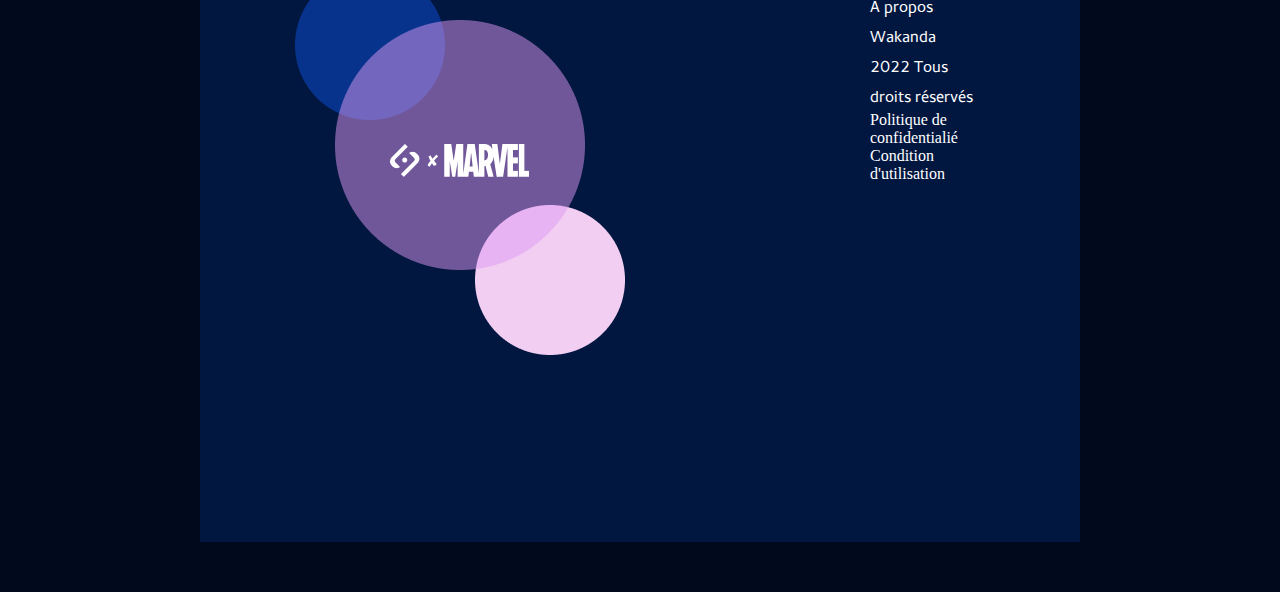
==== commit 01864109: "style css" ====
--- a/index.html
+++ b/index.html
@@ -9,18 +9,12 @@
 <body>
     <header>
         <nav class="container">
-            <div class="nav-item">
-                <img src="./assets/Illustrations/Allpages/icon_SAYNA.png" alt="icon_SAYNA">
-                <img src="./assets/Illustrations/Allpages/icon_x.png" alt="icon_x">
-                <img src="./assets/Illustrations/Allpages/icon_MARVEL.png" alt="icon_MARVEL">
-            </div>
-            <div class="nav-list">
-                <ul>
-                    <li><a href="#">ACCUEIL</a></li>
-                    <li><a href="#">WAKANDA</a></li>
-                    <li><a href="#">ENIGME</a></li>
-                </ul>
-            </div>
+            <a href="#"><img src="./assets/Illustrations/Allpages/footer2.png" alt="icon_SAYNA"></a>
+            <ul>
+                <li><a href="#">ACCUEIL</a></li>
+                <li><a href="#">WAKANDA</a></li>
+                <li><a href="#">ENIGME</a></li>
+            </ul>
         </nav>
     </header>
     <main>
@@ -35,7 +29,8 @@
                         hommage aux cultures africaine et afro américaine. On y évoque le
                         racisme, la colonisation et les violences contre les afro américains. 
                         Ce film marque tout une génération,"c'est 100% africain et c'est parfait". <br>
-                        voir plus >
+                        <br>
+                       voir plus >
                     </p>
                 </div>
                 <div class="slider">
@@ -71,9 +66,30 @@
         </section>
         <!---->
         <section class="child-parents">
-
-            <img class="image-challa" src="./assets/Illustrations/Accueil/Pantherhome5.png" alt="">
-
+            <div class="challa-card">
+                <div class="challa-image" >
+                    <img src="./assets/Illustrations/Accueil/Pantherhome5.png" alt="">
+                </div>
+                <div class="challa-description">
+                        <h3 class="challa-titre">T'Challa</h3>
+                        <div class="btn-group">
+                            <a href="#" class="btn">Black Panther</a>
+                            <a href="#" class="btn">Roi du Wakanda</a>
+                            <a href="#" class="btn">En vie</a>
+                        </div>
+                        <div class="biographie">
+                            <ul>
+                                <li>Acteur : <b>Chadwick Boseman</b></li>
+                                <li>Apparition : <b>Captain America Civil War (2016)</b></li>
+                                <li>Éspèce : <b>humain</b></li>
+                                <li>Nationalité : <b>Wakandais</b></li>
+                                <li>Sexe : <b>Homme</b></li>
+                                <li>Décès : <b>31 mai 2018 (victime du Snap ; ressuscité par Hulk <br> en 2023) (2016)</b></li>
+                                <li>Réalité : <b>Terre-199999</b></li>
+                            </ul>
+                        </div>
+                </div>
+            </div>
 
             <div class="child-3">
                 <h2 class="titre">NAISSANCE D'UN PRINCE</h2>
@@ -82,7 +98,7 @@
                     Ramonda. Il a finalement eu une sœur cadette nommée Shuri. S'entraînant toute sa vie pour prendre la place de son père
                     en tant que prochain Black Panther, T'Challa est devenu un homme avec un esprit très actif et malgré tous les efforts de
                     T'Chaka, une grande aversion pour la politique. <br>
-    
+                    <br>
                     T'Challa est poli, respectueux et très attentionné envers les gens qu'il côtoie et qu'il considère comme ses amis. Il est
                     démontré qu'il a un grand respect envers les autres, en particulier envers son père, T'Chaka. Il honore la tradition et les
                     principes du Wakanda et est prêt à agir chaque fois que cela est nécessaire. À la mort de son père, il était disposé et prêt à
@@ -90,7 +106,7 @@
                     tenté de venger la mort de son père. Combattant honorable, T'Challa respecte ses adversaires et est prêt à épargner la vie
                     de ses ennemis. Cela étant dit, il n'est pas opposé à tuer ses adversaires dans un combat et n'essaie pas toujours d'éviter les
                     mesures mortelles de les neutraliser. <br>
-    
+                    <br>
                     « Toute ma vie, je l'ai regardé porter le costume. Il pouvait soulever un homme à une seule main et courir aussi vite
                     qu'un zèbre. Puis il m'a dit qu'il était trop vieux pour continuer à endosser le rôle de Black Panther; il me l'a alors
                     passé afin de simplement rester roi. <br>
@@ -104,18 +120,19 @@
                     -C'est une vision très pacifique. <br>
                     -À l'image de mon père. Je ne suis pas mon père. » <br>
                     -T'Challa et Natasha Romanoff <br>
-    
+                    <br>
                     Suite à la mort de son père dans l'attentat à la bombe orchestré par Helmut Zemo, terroriste souhaitant la chute des
                     Avengers, T'Challa avait entrepris de tuer le Soldat de l'hiver, qui était largement considéré (à tort) comme responsable de
                     l'attaque. Au cours de sa tentative de trouver le Soldat de l'hiver, Black Panther avait rejoint une guerre civile entre les
                     Avengers, où il s'était rangé du côté d'Iron Man. T'Challa est alors animé par son désir de vengeance de la mort de son père,
                     ce qu'il partage avec Iron Man, tous deux victimes de l'assassinat de leurs parents. <br>
-    
+                    <br>
                     Cependant, Black Panther apprend finalement en capturant Zemo, que c’était lui le seul responsable de la mort de son
                     père, et que le Soldat de l’hiver n’était alors qu’une arme entre les mains de Zemo. Se rendant compte de la supercherie
                     ainsi que de la voie sombre de la vengeance, T’Challa se promet de ne plus permettre aux désirs de vengeance de le
                     consumer à nouveau. <br>
-    
+                    <br>
+                    <br>
                     « Quelle est la meilleure façon de protéger le Wakanda ? Je dois devenir un grand roi baba, comme tu l'étais.
     
                     -Tu devras lutter. Pour ça, il te faudra t'entourer de personnes de confiance. Tu es un homme bon, avec un grand
@@ -147,73 +164,63 @@
                     erreurs de son père.
                 </p>
             </div>
+            <div class="image-right">
+                <img  src="./assets/Illustrations/Accueil/Pantherhome6.png" alt="">
+            </div>
         </section>
-        <section id="challa">
-            <div class="container">
-                <h3>T'Challa</h3>
-                <div class="btn">
-                    <input type="radio" id="panther">
-                    <label for="panther">Black Panther</label>
-                    <input type="radio" id="wakanda">
-                    <label for="wakanda">Roi du Wakanda</label>
-                    <input type="radio" id="vie">
-                    <label for="vie">En vie</label>
-                </div>
-                <div class="biographie">
-                    <ul>
-                        <li>Acteur : Chadwick Boseman</li>
-                        <li>Apparition : Captain America Civil War (2016)</li>
-                        <li>Éspèce : humain</li>
-                        <li>Nationalité : Wakandais</li>
-                        <li>Sexe : Homme</li>
-                        <li>Décès : 31 mai 2018 (victime du Snap ; ressuscité par Hulen 2023) (2016)</li>
-                        <li>Réalité : Terre-199999</li>
-                    </ul>
-                </div>
-            </div>
-        </section>
+
 
 
         <!--formulaire-->
         <section id="contact">
-            <p>Besoin de l'intervention du Wakanda ?</p>
-            <h2>Contactez nous !</h2>
-            <form action="">
-                <label for="name"></label>
-                <input type="name" placeholder="Nom">
-                <label for="email"></label>
-                <input type="email" placeholder="Email">
-                <label for="text"></label>
-                <input type="text" placeholder="Message">
-                <input type="submit" value="ENVOYER">
-            </form>
+            <div class="wrap">
+                <form action="">
+                    <p>Besoin de l'intervention du Wakanda ?</p>
+                    <h2>Contactez nous !</h2>
+                    <div class="input-box">
+                        <label for="name"></label>
+                        <input type="name" placeholder="Nom">
+                    </div>
+
+                    <div class="input-box">
+                        <label for="email"></label>
+                        <input type="email" placeholder="Email">
+                    </div>
+
+                    <div class="textarea">
+                        <label for="text"></label>
+                        <input   type="text" placeholder="Message">
+                        
+                    </div>
+                    <div class="submit-box">
+                        <input type="submit" value="ENVOYER">
+                    </div>
+                </form>
+            </div>
         </section>
     </main>
     <footer>
         <div class="container">
-            <div class="social-footer">
-                <img class="social-item" src="./assets/Illustrations + Logo/All pages/icon_SAYNA.png" alt="">
-                <img class="social-item" src="./assets/Illustrations + Logo/All pages/icon_x.png" alt="">
-                <img class="social-item" src="./assets/Illustrations + Logo/All pages/icon_MARVEL.png" alt="">
-            </div>
-            <div>
-                <h3>PAGES</h3>
+            <div class="sayna-marvel">
+                <img src="./assets/Illustrations/Allpages/footer2.png" alt="">
+            </div>
+            <div class="about">
+                <h3 class="footer-h3">PAGES</h3>
                 <p>À propos</p>
                 <p>Wakanda</p>
-            </div>
-            <div>
-                <h3>RETROUVEZ NOUS</h3>
-                <img src="./assets/Illustrations/Allpages/icon_facebook.png" alt="">
-                <img src="./assets/Illustrations/Allpages/icon_instagram.png" alt="">
-                <img src="./assets/Illustrations/Allpages/icon_twitter.png" alt="">
-                <img src="./assets/Illustrations/Allpages/icon_tiktok.png" alt="">
-            </div>
-            <div>
-                <p>2022 Tous droits réservés</p>
+                <p class="droit">2022 Tous droits réservés</p>
                 <ul>
                     <li>Politique de confidentialié</li>
                     <li>Condition d'utilisation</li>
                 </ul>
+ 
+            </div>
+            <div class="social-footer">
+                <h3 class="footer-h3">RETROUVEZ NOUS</h3>
+                <img class="social-footer-image" src="./assets/Illustrations/Allpages/footer3.png" alt="">
+                <img class="social-footer-image" src="./assets/Illustrations/Allpages/footer4.png" alt="">
+                <img class="social-footer-image" src="./assets/Illustrations/Allpages/footer5.png" alt="">
+                <img class="social-footer-image" src="./assets/Illustrations/Allpages/footer6.png" alt="">
             </div>
         </div>
     </footer>
--- a/assets/css/style.css
+++ b/assets/css/style.css
@@ -27,39 +27,56 @@
     margin: 0px;
     padding: 0px;
     box-sizing: border-box;
+
 }
 body{
     background-image: url(../Illustrations/Allpages/arrière_plan.png) ;
     background-repeat: no-repeat;
     background-position: center;
+    background-size: cover;
     color: white;
     padding-top: 50px;
     padding-bottom: 50px;
     padding-left: 200px;
     padding-right: 200px;
-    background-color: #021740;
-
-}
-nav {
-    display:flex;
-    align-items: center;
+    box-sizing: border-box;
+    background-color: #010a1c;
+    box-sizing: border-box;
+
+}
+    /*header*/
+    nav {
+        display:flex;
+        align-items: center;
+        justify-content: space-between;
+        padding-bottom: 50px;
+        color: #c6adad;
+    
+    }
+
+nav li {
+    display: inline;
     justify-content: space-between;
-    padding-bottom: 50px;
-
-}
-nav li{
-    display: inline;
+}
+nav li a{
+    color: #ffffff;
+    text-decoration: none;
     font-family: 'beyno';
-    color: #DF99F2;
-}
-nav a {
-    display: inline-block;
-    text-align: center;
-    padding-right: 80px;
+    padding-right: 70px;
+    
+}
+ul {
+    list-style-type: none;
+}
+
+nav :hover{
+    color: var(--pink-color--);
+    text-decoration: underline;
 }
 
 .description{
     font-family: 'cantarell';
+    color: aqua;
 }
 /*design de la partie forever*/
 #forever {
@@ -69,11 +86,13 @@
 #forever h1{
     font-size: 68px;
     font-family: 'panthera';
-}
-#forever h2{
+    color: #9E91B7;
+}
+#forever h2, #defi h2{
     font-family: 'beyno';
     font-size: 32px;
     margin-top: 20px;
+    color: #9E91B7;
 }
 #forever .container .part-one{
     padding-top: 130px;
@@ -81,9 +100,10 @@
 #forever .container .part-one p {
     text-align: left;
     display: flex;
-    width: 40%;
+    width: 30%;
     margin-top: 50px;
     font-family: 'cantarell';
+    font-style: 'regular';
     font-size: 16px;
 }
 .image-forever{
@@ -97,7 +117,7 @@
     display: flex;
     width: 100%;
     margin: 40px;
-    background-size: 50%;
+    background-size: 100%;
     margin: 20px;
     padding-left: 50px;
 }
@@ -114,32 +134,233 @@
     height: 100%;
 }
 .slider-content{
-    padding-top: 50px;
     padding-left: 50px;
     padding-right: 50px;
     background-color:#021740;
     margin-top: 50px;
     margin-bottom: 50px;
-    width: 40%;
+    width: 100%;
+    font-family: 'cantarell';
+    font-size: 16px;
+    text-align: justify;
+
 
 }
 
 .titre{
-    padding-bottom: 25px;
-    padding-top: 25px;
+    padding-bottom: 35px;
+    padding-top: 35px;
+    color: #9E91B7;
+    
 }
 .description{
-    width: 60%;
+    width: 55%;
     text-align: justify;
-    font-size: 16px;
+    font-size: 14px;
+    color:  #ffffff;
 }
 #prince, .titre{
     font-family: beyno;
 }
-/*design de la partie t'challa*/
-.image-challa{
-
+/*design de la partie t'challa droite*/
+.challa-card{
+
+    position: absolute;
+    right: 200px;
+    text-align: justify;
+    top: 1450px;
+}
+
+
+
+
+
+
+.challa-card .btn input{
+    text-decoration: none;
+
+}
+.challa-card ul li{
+    text-decoration: none;
+}
+.challa-card .challa-image{
+    position: absolute;
+    left: 40px;
+
+
+}
+.challa-description{
+    background-color: white;
+    padding-top: 600px;
+    margin-top: 250px;
+    border-radius: 8px;
+    color: black;
+    width: 480px;
+    
+}
+
+
+.challa-description .challa-titre{
+    padding-left: 200px;
+    padding-right: 200px;
+    margin-top: -280px;
+    margin-bottom: 20px;
+    font-family: 'cantarell';
+    font-size: 32px;
+    font-weight: 32px;
+}
+
+.btn-group{
+    margin-left: 50px;
+    margin-right: 50px;
+}
+.btn{
+    text-decoration: none;
+}
+.challa-description .btn{
+    padding: 8px;
+    margin-left: 15px;
+    margin-bottom: 50px;
+    border: #021740 1px solid;
+    border-radius: 5px;
+    list-style: none;
+    background-color: #3d2da6;
+    font-family:'cantarell';
+    font-size: 16px;
+    color: #9E91B7;
+    width: 100%;
+}
+.challa-description .biographie{
+    margin-left: 50px;
+    margin-top: 25px;
+    font-family: 'cantarell';
+    font-size: 14px;
+    padding-bottom: 10px;
+    line-height: 25px;
+
+}
+.challa-description .biographie ul li{
+    list-style: none;
+    text-align: justify;
+}
+/*image sur le coté droite*/
+.image-right{
+    position: absolute;
+    right: 200px;
+    top: 2350px;
+}
+
+/*design de la partie contact*/
+#contact{
+    width: 100%;
+    height: 100%;
+    background-image:url(../Illustrations/Accueil/Pantherhome7.png);
+    background-position: center;
+    margin-bottom: 100px;
+    padding-bottom: 500px;
+}
+
+#contact .wrap{
+    width: 1000px;
+    background-color: rgba(255, 255, 255, 0.268);
+    background-repeat: no-repeat;
+    display: flex;
+    justify-content:center;
+    height: 700px;
+    padding-top: 150px;
+    font-size: 36px;
     position: relative;
+    right: -350px;
+    top: 230px;
+    border-radius: 200px;
+}
+
+
+#contact h2{
+    margin-bottom: 60px;
+    font-size: 36px;
+    font-family: 'cantarell';
+}
+
+#contact h2{
+    color: var(--blue-night-color--);
+    position: absolute;
+    right: 350px;
+    top: 80px;
+}
+#contact p{
+    font-family: 'cantarell';
+    color: var(--blue-night-color--);
+    position: absolute;
+    right: 350px;
+    top: 50px;
+    font-size: 14px;
+}
+
+#contact .input-box{
+    font-family: 'panthera';
+    margin-top: 20px;
+    width: 100%;
+    height: 50px;
+}
+#contact .input-box input{
+    width: 520px;
+    height: 56px;
+    border: none;
+    border:   var(--blue-night-color--) 1px solid;
+    border-radius: 30px;
+    background-color: transparent;
+    padding-left: 10px;
+    font-size: 16px;
+    color: white;
+}
+
+#contact .textarea input{
+    width: 520px;
+    height: 190px;
+    border: none;
+    border:   var(--blue-night-color--) 1px solid;
+    border-radius: 30px;
+    background-color: transparent;
+    padding-left: 10px;
+    font-size: 16px;
+    color: white
+}
+
+#contact .textarea{
+    font-family: 'cantarell';
+    margin-top: 40px;
+    width: 100%;
+    height: 150px;
+    
+}
+
+#contact .input-box input::placeholder {
+    color: var(--blue-night-color--);
+}
+#contact .textarea input::placeholder{
+    color: var(--blue-night-color--);
+}
+
+
+#contact .submit-box input{
+    width: 100%;
+    height: 50px;
+    background-color: white;
+    border: none;
+    outline: none;
+    padding-top: 10px;
+    padding-bottom: 10px;
+    padding-left: 25px;
+    padding-right: 25px;    
+    padding-bottom: 10px;
+    padding-left: 25px;
+    padding-right: 25px;
+    margin-top: 70px;
+    border-radius: 40px;
+    cursor: pointer;
+    font-family: 'cantarell';
+
 }
 
 /* page wakanda*/
@@ -197,10 +418,152 @@
     width: 110%;
 }
 .youtube{
-    background-color: #07338c;
+    background-color: #3d2da6;
     width: 60%;
     padding: 50px;
     margin-top: 20px;
     margin-bottom: 20px;
     color: white;
+}
+
+/*design de la section enigme*/
+#defi{
+    margin-bottom: -250px;
+}
+
+#defi .enigme-image{
+    width: 10%;
+    position: relative;
+    right: 600px;
+    top: -350px;
+}
+#defi .wrapp-box{
+    display: flex;
+    justify-content: center;
+    align-items: center;
+    text-align: justify;
+}    
+#defi .wrapp-box .contenu-droite{
+    width: 40%;
+    position: relative;
+    left: 400px;
+    top: -100px;
+}
+.description-enigme{
+    width: 120%;
+    text-align: left;
+    position: relative;
+    right: 80px;
+    top: -100px;
+    font-family: 'cantarell';
+    font-style: 'regular';
+    font-size: 16px;
+    padding: 150px;
+    background-image: url(../Illustrations/Enigme/Pantherenigme2.png);
+    background-repeat: no-repeat;
+    background-position: center;
+
+}
+#defi .titre{
+    text-align: justify;
+    font-size: 36px;
+    font-style: 'regular';
+    margin-bottom: 100px;
+    letter-spacing: 5px;
+
+}
+.titre-transcription{
+    padding-top: 10px;
+    font-family: 'wakanda forever';
+    font-style: 'regular';
+    font-size: 43px;
+    word-spacing: 20px;
+    color: #9E91B7;
+    line-height: 70px;
+}
+
+#transcription .wrapp-box1{
+    display: flex;
+    justify-content: center;
+    align-items: center;
+}
+#transcription .contenu-gauche{
+    margin-right: 50px;
+    padding-right: 100px;
+    background-color: #DF99F2;
+}
+#transcription .contenu-droite1{
+    margin-left: 20px;
+    margin-right: 20px;
+    padding-left: 60px;
+    text-align-last: center;
+    width: 90%;
+}
+#transcription .contenu-gauche .titre-transcription{
+    padding-bottom: 10px;
+    
+}
+/*section  transcription*/
+#transcription {
+    width: 100%;
+    height: 1000px;
+}
+
+/*design de la partie footer*/
+footer{
+    margin-top: 160px;
+    width: 100%;
+    height: 800px;
+    background-image: url(../Illustrations/Allpages/back_footer.png);
+    background-repeat: no-repeat;
+    background-size: cover;
+    background-color: aqua;
+}
+
+footer .social-footer-image{
+    margin: 12px;
+}
+ footer ul li{
+    list-style: none;
+ }
+ footer .footer-h3{
+    font-family: 'cantarell';
+    margin-bottom: 20px;
+    font-size: 22px;
+    letter-spacing: 10px;
+ }
+ footer p{
+    font-family: 'cantarell';
+    line-height: 30px;
+    font-style: regular;
+ }
+ 
+footer .container{
+    display: flex;
+    align-items: center;
+    justify-content: space-between;
+    padding: 50px;
+}
+footer .sayna-marvel{
+    padding-left: 140px;
+    padding-right: 140px;
+    padding-top: 200px;
+    padding-bottom: 200px;
+    background-image: url(../Illustrations/Allpages/footer1.png);
+    background-repeat: no-repeat;
+    background-position: center;
+    position: relative;
+    bottom: -100px;
+}
+footer .about{
+    padding: 150px;
+    margin-left: 50px;
+    margin-right: 50px;
+}
+footer .social-footer{
+    padding-top: 90px;
+    padding-left: 150px;
+    padding-bottom: 150px;
+    position: relative;
+    border-bottom: 500px;
 }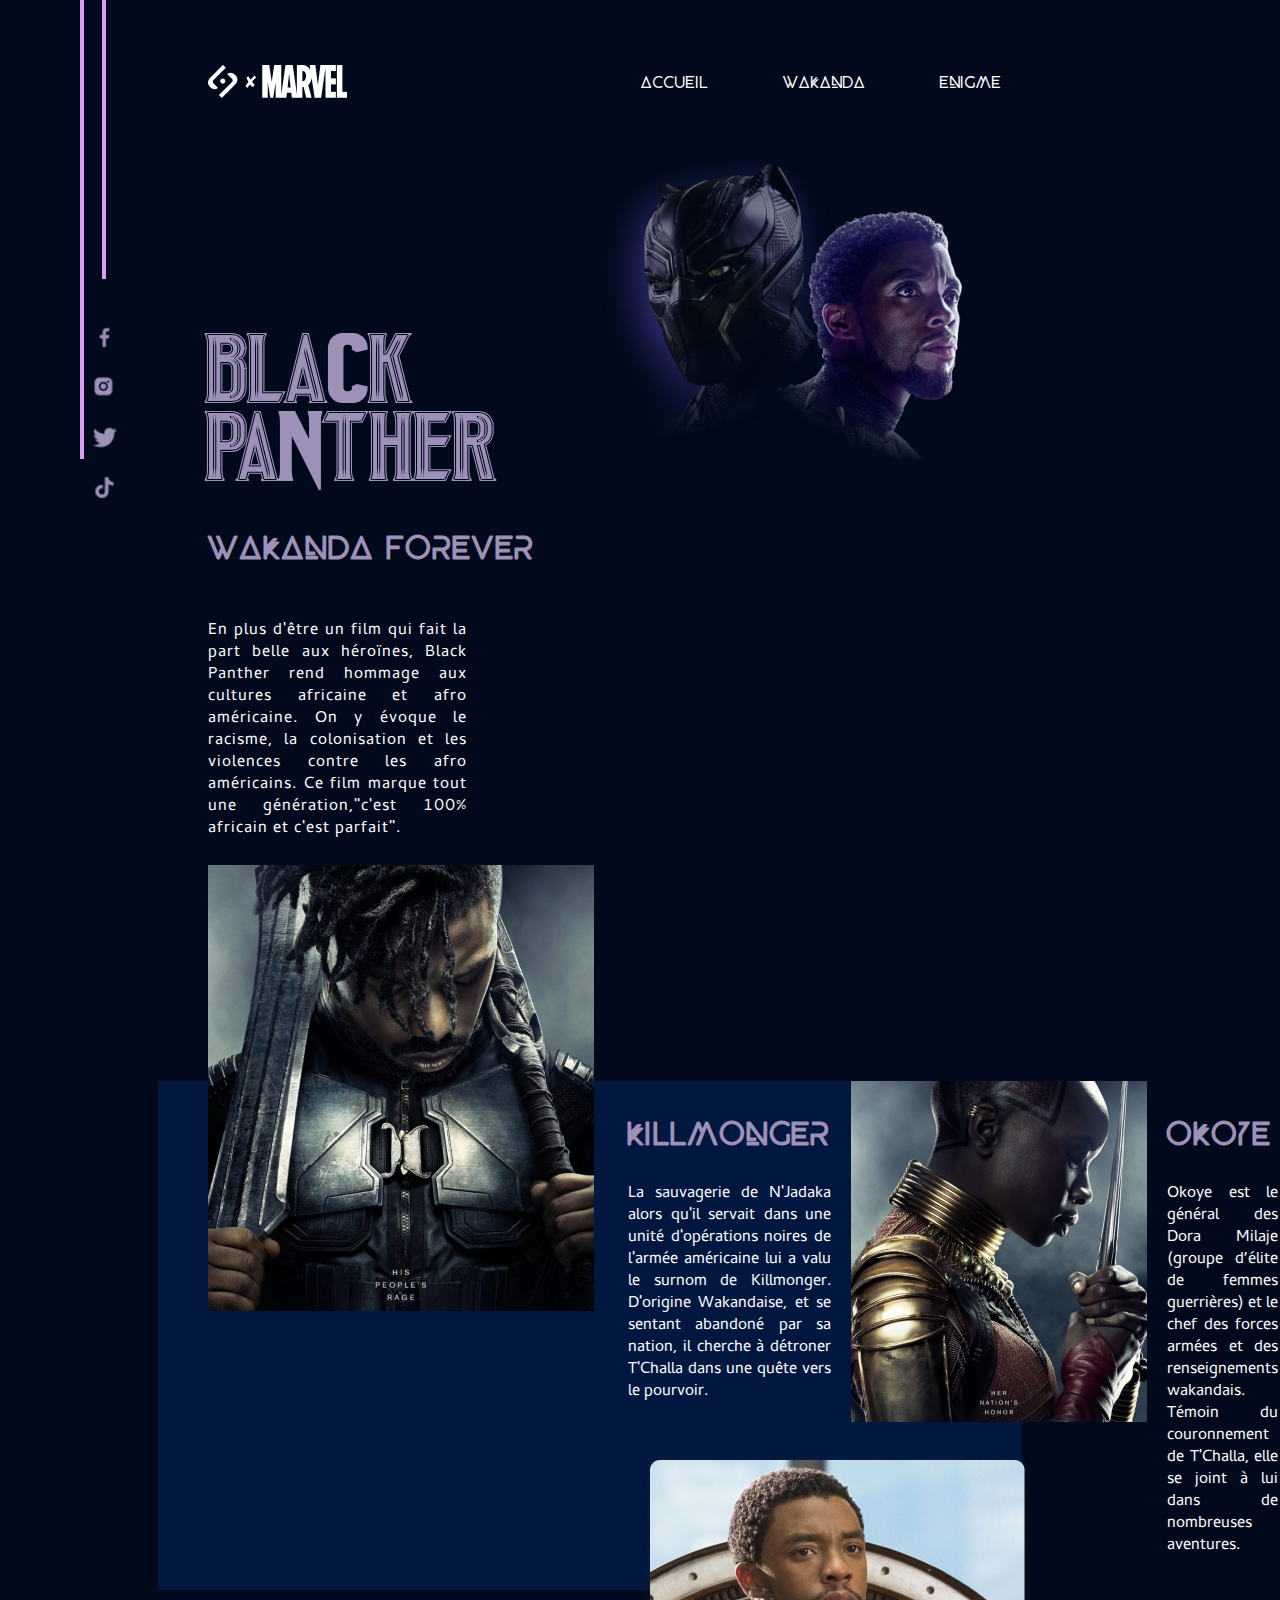
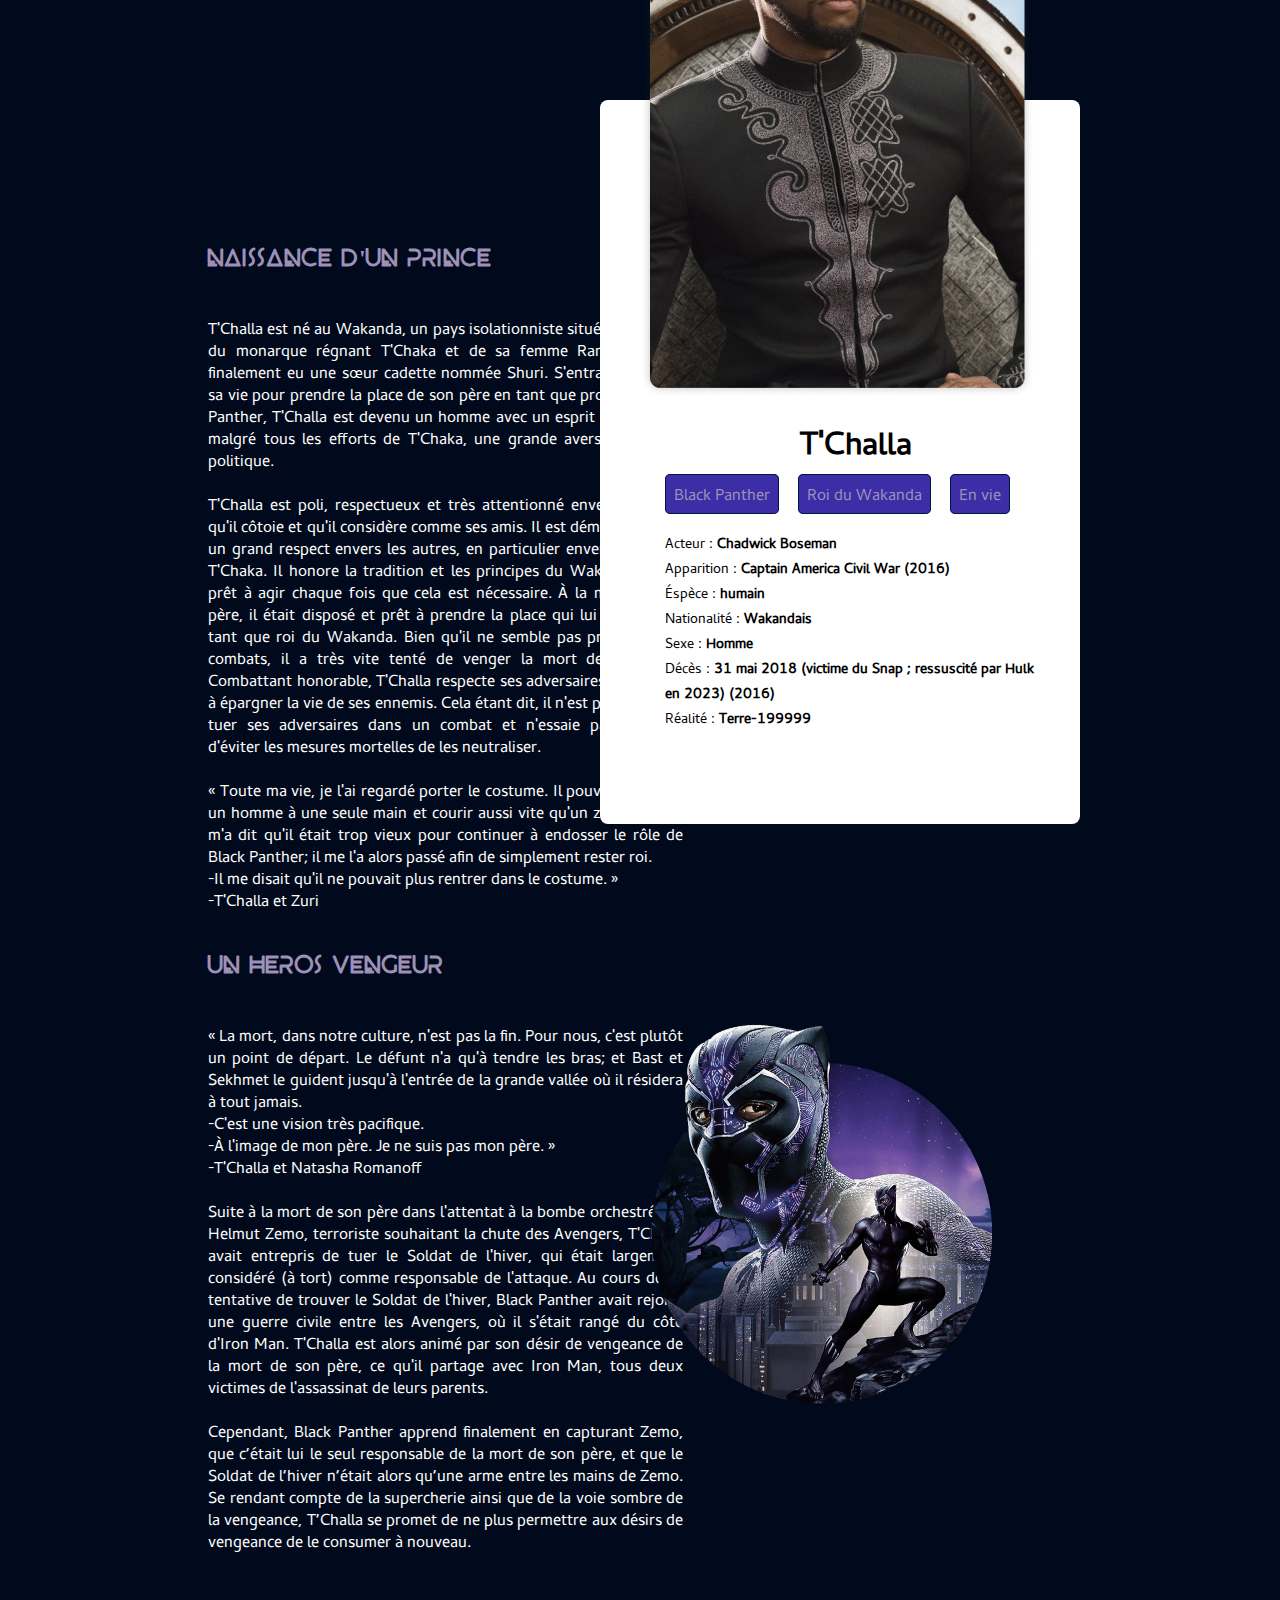
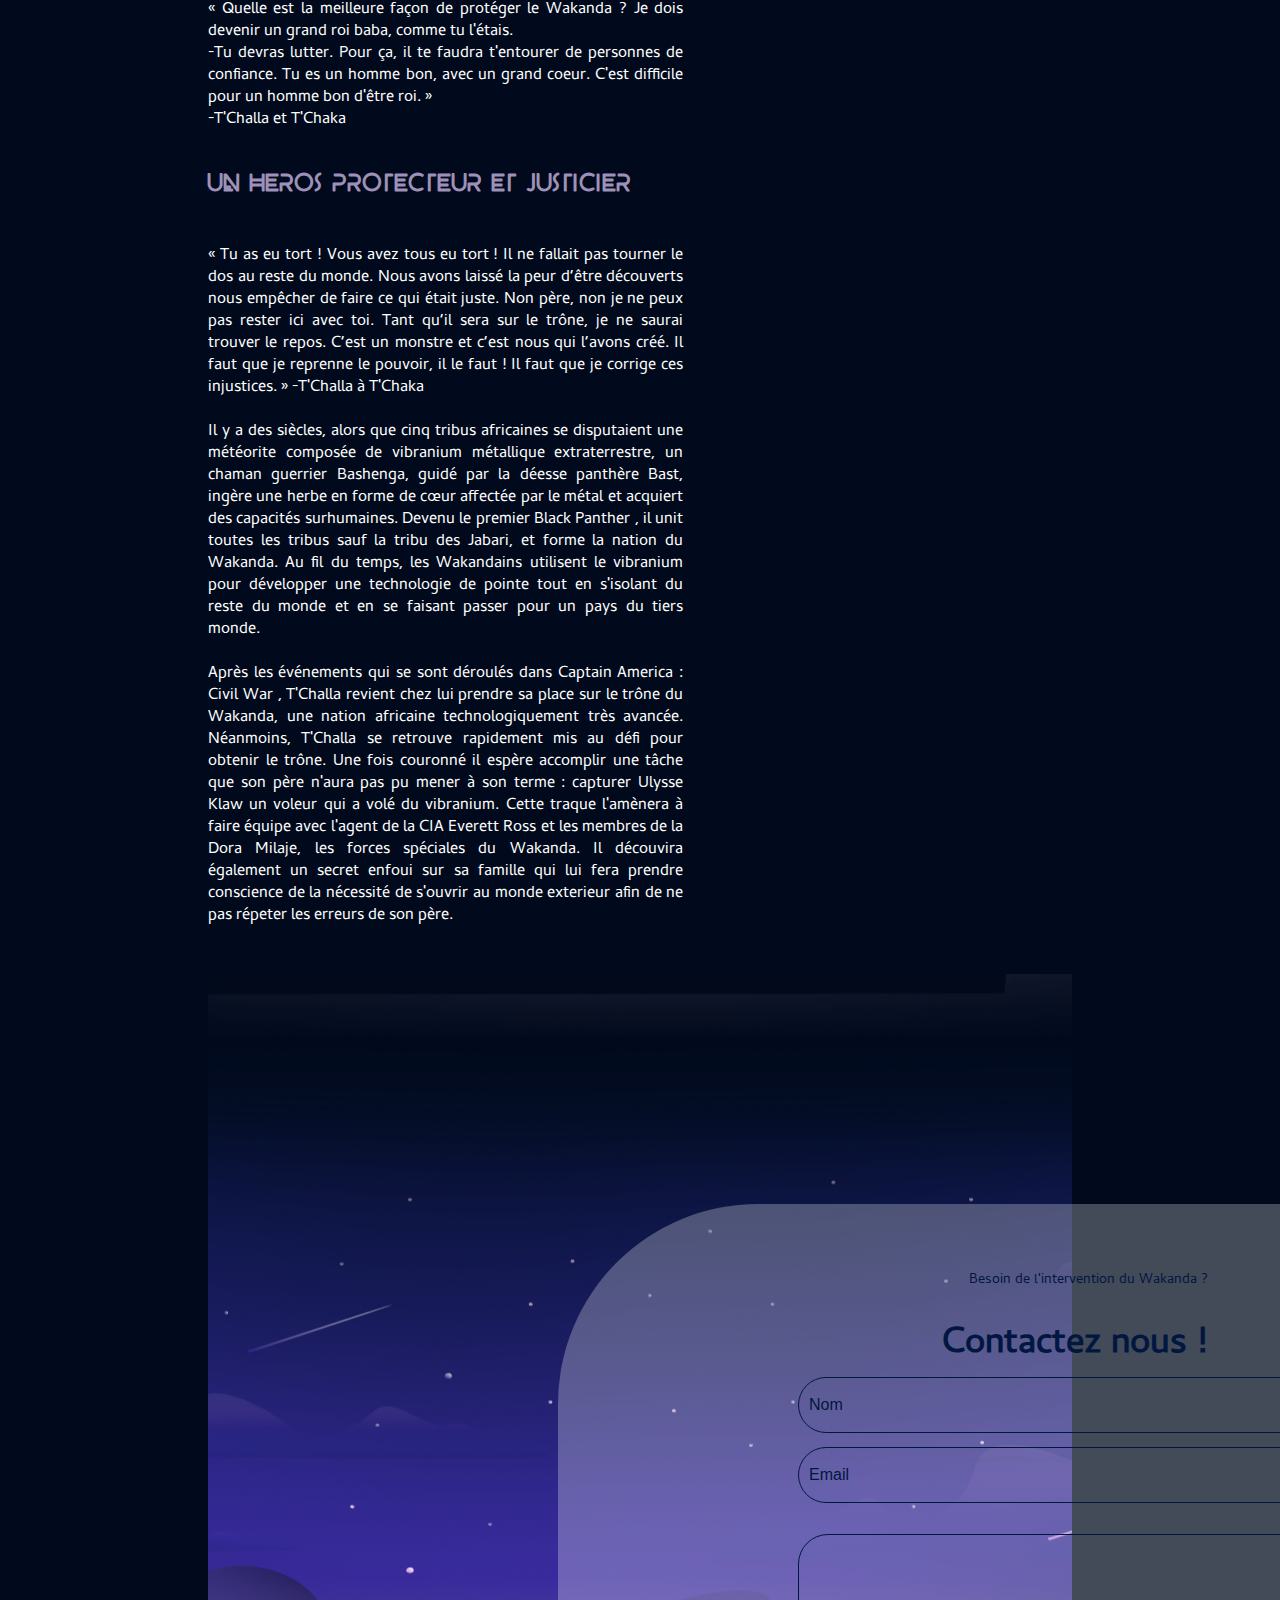
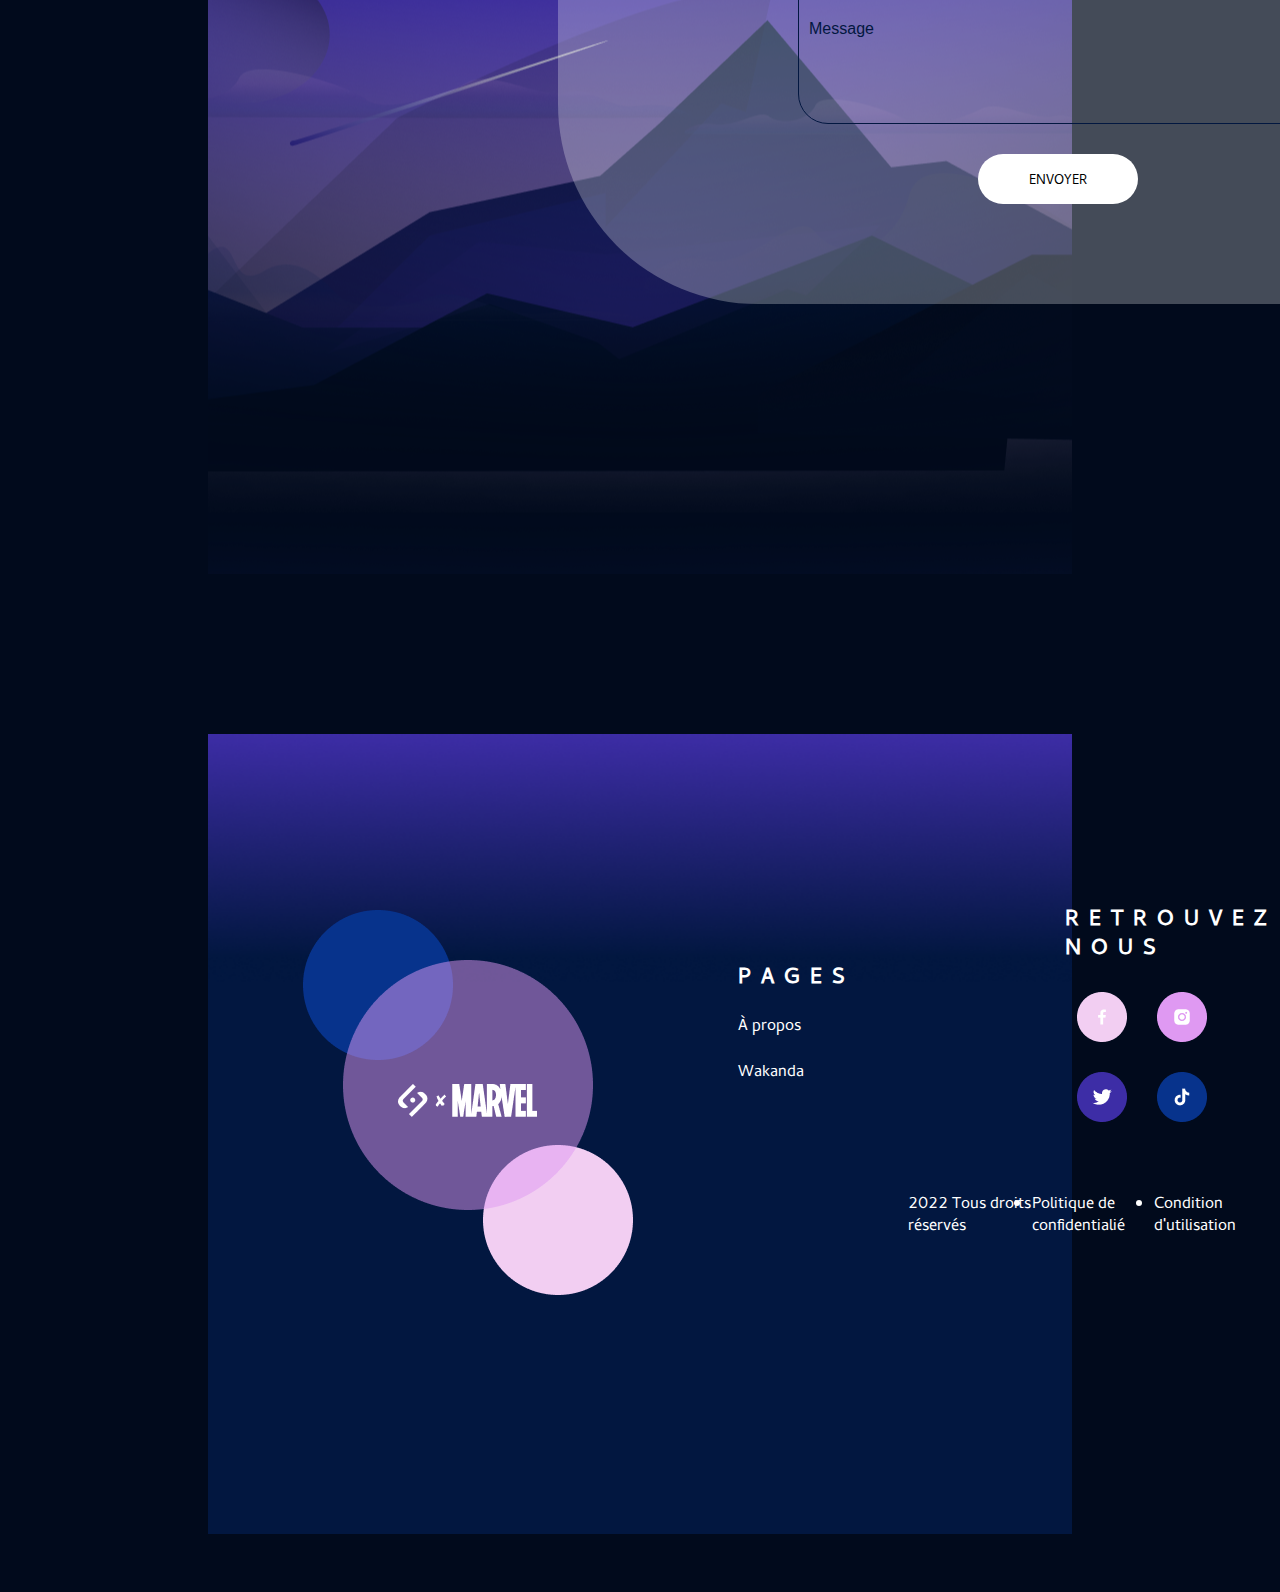
==== commit ac5ef180: "review" ====
--- a/index.html
+++ b/index.html
@@ -7,6 +7,8 @@
     <title>Black_panther</title>
 </head>
 <body>
+    <div class="left-bar1"></div>
+    <div class="left-bar2"></div>
     <header>
         <nav class="container">
             <a href="#"><img src="./assets/Illustrations/Allpages/footer2.png" alt="icon_SAYNA"></a>
@@ -18,6 +20,12 @@
         </nav>
     </header>
     <main>
+        <div class="haut-scroll">
+            <img class="scroll-social" src="./assets/Illustrations/Allpages/icon_facebook.png"  alt="">
+            <img class="scroll-social" src="./assets/Illustrations/Allpages/icon_instagram.png" alt="">
+            <img class="scroll-social" src="./assets/Illustrations/Allpages/icon_twitter.png" alt="">
+            <img class="scroll-social" src="./assets/Illustrations/Allpages/icon_tiktok.png" alt="">
+        </div>
         <!--section  forever-->
         <section id="forever">
             <div class="container">
@@ -33,12 +41,12 @@
                        voir plus >
                     </p>
                 </div>
+                <img class="expect-slider" src="./assets/Illustrations/Accueil/Pantherhome2.png" alt="">
+
                 <div class="slider">
-                    <div class="slider-image">
-                        <img class="expect-slider" src="./assets/Illustrations/Accueil/Pantherhome2.png" alt="">
-                    </div>
+
                     <div class="slider-content">
-                        <h2 class="titre">KILLMONGER</h2>
+                        <h2 class="titre-slider">KILLMONGER</h2>
                         <p>La sauvagerie de N'Jadaka alors qu'il servait dans une
                                 unité d'opérations noires de l'armée américaine lui a
                                 valu le surnom de Killmonger. D'origine Wakandaise,
@@ -50,7 +58,7 @@
                         <img src="./assets/Illustrations/Accueil/Pantherhome3.png" alt="">
                     </div>
                     <div class="slider-content">
-                        <h2 class="titre">OKOYE</h2>
+                        <h2 class="titre-slider">OKOYE</h2>
                         <p>Okoye est le général des Dora Milaje (groupe d’élite
                             de femmes guerrières) et le chef des forces armées et
                             des renseignements wakandais. Témoin du
@@ -93,7 +101,7 @@
 
             <div class="child-3">
                 <h2 class="titre">NAISSANCE D'UN PRINCE</h2>
-                <p class="description">
+                <p class="description-index">
                     T'Challa est né au Wakanda, un pays isolationniste situé en Afrique, du monarque régnant T'Chaka et de sa femme
                     Ramonda. Il a finalement eu une sœur cadette nommée Shuri. S'entraînant toute sa vie pour prendre la place de son père
                     en tant que prochain Black Panther, T'Challa est devenu un homme avec un esprit très actif et malgré tous les efforts de
@@ -114,7 +122,7 @@
                     -T'Challa et Zuri
                 </p>
                 <h2 class="titre">UN HEROS VENGEUR</h2>
-                <p class="description">
+                <p class="description-index">
                     « La mort, dans notre culture, n'est pas la fin. Pour nous, c'est plutôt un point de départ. Le défunt n'a qu'à tendre les
                     bras; et Bast et Sekhmet le guident jusqu'à l'entrée de la grande vallée où il résidera à tout jamais. <br>
                     -C'est une vision très pacifique. <br>
@@ -133,28 +141,28 @@
                     consumer à nouveau. <br>
                     <br>
                     <br>
-                    « Quelle est la meilleure façon de protéger le Wakanda ? Je dois devenir un grand roi baba, comme tu l'étais.
+                    « Quelle est la meilleure façon de protéger le Wakanda ? Je dois devenir un grand roi baba, comme tu l'étais. <br>
     
                     -Tu devras lutter. Pour ça, il te faudra t'entourer de personnes de confiance. Tu es un homme bon, avec un grand
-                    coeur. C'est difficile pour un homme bon d'être roi. »
+                    coeur. C'est difficile pour un homme bon d'être roi. »<br>
     
                     -T'Challa et T'Chaka
                 </p>
                 <h2 class="titre">UN HEROS PROTECTEUR ET JUSTICIER</h2>
-                <p class="description">
+                <p class="description-index">
                     « Tu as eu tort ! Vous avez tous eu tort ! Il ne fallait pas tourner le dos au reste du monde. Nous avons laissé la peur
                     d’être découverts nous empêcher de faire ce qui était juste. Non père, non je ne peux pas rester ici avec toi. Tant qu’il
                     sera sur le trône, je ne saurai trouver le repos. C’est un monstre et c’est nous qui l’avons créé. Il faut que je reprenne
                     le pouvoir, il le faut ! Il faut que je corrige ces injustices. »
-    
+                    
                     -T'Challa à T'Chaka <br>
-    
+                    <br>
                     Il y a des siècles, alors que cinq tribus africaines se disputaient une météorite composée de vibranium métallique
                     extraterrestre, un chaman guerrier Bashenga, guidé par la déesse panthère Bast, ingère une herbe en forme de cœur
                     affectée par le métal et acquiert des capacités surhumaines. Devenu le premier Black Panther , il unit toutes les tribus sauf
                     la tribu des Jabari, et forme la nation du Wakanda. Au fil du temps, les Wakandains utilisent le vibranium pour développer
                     une technologie de pointe tout en s'isolant du reste du monde et en se faisant passer pour un pays du tiers monde. <br>
-    
+                    <br>
                     Après les événements qui se sont déroulés dans Captain America : Civil War , T'Challa revient chez lui prendre sa place sur
                     le trône du Wakanda, une nation africaine technologiquement très avancée. Néanmoins, T'Challa se retrouve rapidement
                     mis au défi pour obtenir le trône. Une fois couronné il espère accomplir une tâche que son père n'aura pas pu mener à son
@@ -204,16 +212,12 @@
             <div class="sayna-marvel">
                 <img src="./assets/Illustrations/Allpages/footer2.png" alt="">
             </div>
+
             <div class="about">
                 <h3 class="footer-h3">PAGES</h3>
                 <p>À propos</p>
                 <p>Wakanda</p>
-                <p class="droit">2022 Tous droits réservés</p>
-                <ul>
-                    <li>Politique de confidentialié</li>
-                    <li>Condition d'utilisation</li>
-                </ul>
- 
+
             </div>
             <div class="social-footer">
                 <h3 class="footer-h3">RETROUVEZ NOUS</h3>
@@ -222,6 +226,12 @@
                 <img class="social-footer-image" src="./assets/Illustrations/Allpages/footer5.png" alt="">
                 <img class="social-footer-image" src="./assets/Illustrations/Allpages/footer6.png" alt="">
             </div>
+
+        </div>
+        <div class="droit">
+            2022 Tous droits réservés  &nbsp;
+            <li>Politique de confidentialié &nbsp;</li> 
+            <li>Condition d'utilisation</li>
         </div>
     </footer>
 </body>
--- a/assets/css/style.css
+++ b/assets/css/style.css
@@ -24,8 +24,8 @@
 }
 
 *{
-    margin: 0px;
-    padding: 0px;
+    margin: 0p;
+    padding: 0p;
     box-sizing: border-box;
 
 }
@@ -44,8 +44,42 @@
     box-sizing: border-box;
 
 }
-    /*header*/
-    nav {
+/*ba sur le coté haut*/
+.left-bar1{
+    position: absolute;
+    width: 1px;
+	height: 31%;
+	top: 0;
+	bottom: 0;
+	left: 102px;
+	border-right: var(--pink-color--) solid 4px;
+    opacity: 100%;
+}
+
+.left-bar2{
+    position: absolute;
+    width: 1px;
+	height: 51%;
+	top: 0;
+	bottom: 0;
+	left: 80px;
+	border-right: var(--pink-color--) solid 4px;
+    opacity: 100%;
+}
+/*partie scrolling*/
+.haut-scroll{
+    display: flex;
+    flex-direction: column;
+    width: 25px;
+    position: absolute;
+    left: 92px;
+    top: 300px;
+}
+.scroll-social{
+    margin-top: 25px;
+}
+/*header*/
+nav {
         display:flex;
         align-items: center;
         justify-content: space-between;
@@ -76,12 +110,15 @@
 
 .description{
     font-family: 'cantarell';
-    color: aqua;
+    color: #ffffff;
+    text-align: justify;
+
 }
 /*design de la partie forever*/
 #forever {
     display: block;
     padding-bottom: 50px;
+    margin-bottom: 180px;
 }
 #forever h1{
     font-size: 68px;
@@ -98,13 +135,14 @@
     padding-top: 130px;
 }
 #forever .container .part-one p {
-    text-align: left;
+    text-align: justify;
     display: flex;
     width: 30%;
     margin-top: 50px;
     font-family: 'cantarell';
     font-style: 'regular';
     font-size: 16px;
+    letter-spacing: 1px;
 }
 .image-forever{
     float: right;
@@ -116,48 +154,49 @@
 .slider {
     display: flex;
     width: 100%;
-    margin: 40px;
-    background-size: 100%;
-    margin: 20px;
-    padding-left: 50px;
-}
-.slider-image{
-    width: 100%;
     height: 100%;
-    background-color: #07338c;
-    margin-left: 50px;
-
-}
+    margin-top: 200px;
+    margin-left: -50px;
+    background-color:var(--blue-night-color--);
+    padding-left: 450px;
+    padding-bottom: -5px;
+    
+
+}
+.expect-slider{
+    position: absolute;
+    top: 865px;
+}
+
+
 .slider-image-2{
-    padding-top: 50px;
+    padding-top: 0px;
     width: 100%;
     height: 100%;
 }
+
 .slider-content{
-    padding-left: 50px;
-    padding-right: 50px;
-    background-color:#021740;
-    margin-top: 50px;
-    margin-bottom: 50px;
-    width: 100%;
-    font-family: 'cantarell';
-    font-size: 16px;
+    padding: 20px;
+    font-family: 'cantarell';
+    justify-content: center;
     text-align: justify;
-
-
-}
+}
+
+
+
 
 .titre{
-    padding-bottom: 35px;
-    padding-top: 35px;
+    padding-bottom: 25px;
+    padding-top: 25px;
     color: #9E91B7;
     
 }
-.description{
+.description-index{
     width: 55%;
     text-align: justify;
-    font-size: 14px;
+    font-size: 16px;
     color:  #ffffff;
+    font-family: 'cantarell';
 }
 #prince, .titre{
     font-family: beyno;
@@ -192,10 +231,12 @@
 .challa-description{
     background-color: white;
     padding-top: 600px;
+    padding-bottom: 50px;
     margin-top: 250px;
     border-radius: 8px;
     color: black;
     width: 480px;
+    justify-content: center;
     
 }
 
@@ -231,23 +272,24 @@
     width: 100%;
 }
 .challa-description .biographie{
-    margin-left: 50px;
+    margin-left: 25px;
     margin-top: 25px;
     font-family: 'cantarell';
     font-size: 14px;
-    padding-bottom: 10px;
+    padding-bottom: 30px;
     line-height: 25px;
+    justify-content: center;
+    text-align: justify;
 
 }
 .challa-description .biographie ul li{
     list-style: none;
-    text-align: justify;
 }
 /*image sur le coté droite*/
 .image-right{
     position: absolute;
     right: 200px;
-    top: 2350px;
+    top: 2580px;
 }
 
 /*design de la partie contact*/
@@ -262,7 +304,7 @@
 
 #contact .wrap{
     width: 1000px;
-    background-color: rgba(255, 255, 255, 0.268);
+    background-color:  rgba(255, 255, 255, 0.268);
     background-repeat: no-repeat;
     display: flex;
     justify-content:center;
@@ -273,6 +315,7 @@
     right: -350px;
     top: 230px;
     border-radius: 200px;
+    margin-top: 50px;
 }
 
 
@@ -312,7 +355,7 @@
     background-color: transparent;
     padding-left: 10px;
     font-size: 16px;
-    color: white;
+    color:  white;
 }
 
 #contact .textarea input{
@@ -324,7 +367,7 @@
     background-color: transparent;
     padding-left: 10px;
     font-size: 16px;
-    color: white
+    color: white;
 }
 
 #contact .textarea{
@@ -341,12 +384,16 @@
 #contact .textarea input::placeholder{
     color: var(--blue-night-color--);
 }
-
+#contact .submit-box{
+    padding-left: 180px;
+    padding-right: 180px;
+    padding-bottom: 180px;
+}
 
 #contact .submit-box input{
     width: 100%;
     height: 50px;
-    background-color: white;
+    background-color: #ffffff;
     border: none;
     outline: none;
     padding-top: 10px;
@@ -362,6 +409,52 @@
     font-family: 'cantarell';
 
 }
+/*contact enigme*/
+.enigme-reponse {
+    padding-top: 100px;
+    font-family: 'cantarell';
+    font-style: 'regular';
+}
+.enigme-reponse .enigme-input-box{
+    font-family: 'panthera';
+    margin-top: 20px;
+    width: 100%;
+    height: 50px;
+}
+.enigme-reponse .enigme-input-box input{
+    width: 520px;
+    height: 56px;
+    border: none;
+    border:   var(--grey-color--) 1px solid;
+    border-radius: 30px;
+    background-color: transparent;
+    padding-left: 10px;
+    font-size: 16px;
+    color:  white;
+}
+.enigme-submit-box{
+    padding-left: 200px;
+    padding-right: 300px;
+    padding-bottom: 180px;
+}
+.enigme-reponse .enigme-submit-box input{
+    width: 100%;
+    height: 50px;
+    background-color: var(--grey-color--);
+    border: none;
+    outline: none;
+    padding-top: 10px;
+    padding-bottom: 10px;
+    padding-left: 25px;
+    padding-right: 25px;    
+    padding-bottom: 10px;
+    padding-left: 25px;
+    padding-right: 25px;
+    margin-top: 70px;
+    border-radius: 40px;
+    cursor: pointer;
+    font-family: 'cantarell';
+}
 
 /* page wakanda*/
 /*design de la section wakanda forever*/
@@ -406,24 +499,34 @@
     background-repeat: no-repeat;
     background-color: #02174039;
     background-size: contain;
-    margin-top: 50px;
+    margin-top: 10px;
+    margin-right: 100px;
     
 }
 #child-1{
-    width: 100%;
-    justify-content: space-around;
-    margin-left: 100px;
+    justify-content: space-between;
+    margin-left: 10px;
+    margin-right: 10px;
 }
 #child-2{
-    width: 110%;
+    justify-content: center;
+    margin-left: 200px;
+}
+.description{
+    width: 100%;
 }
 .youtube{
     background-color: #3d2da6;
-    width: 60%;
-    padding: 50px;
-    margin-top: 20px;
-    margin-bottom: 20px;
+    width: 100%;
+    height: 280px;
+    padding-top: 50px;
+    padding-left: 80px;
+    padding-top: 70px;
+    margin-top: 100px;
+    margin-bottom: 50px;
     color: white;
+    font-family: 'cantarell';
+    font-style: regular;
 }
 
 /*design de la section enigme*/
@@ -454,7 +557,7 @@
     text-align: left;
     position: relative;
     right: 80px;
-    top: -100px;
+    top: -120px;
     font-family: 'cantarell';
     font-style: 'regular';
     font-size: 16px;
@@ -470,16 +573,23 @@
     font-style: 'regular';
     margin-bottom: 100px;
     letter-spacing: 5px;
-
-}
-.titre-transcription{
+}
+/*section  transcription*/
+#transcription {
+    width: 100%;
+    height: 1000px;
     padding-top: 10px;
+}
+    
+#transcription .titre-transcription{
+    padding-bottom: 100px;
     font-family: 'wakanda forever';
     font-style: 'regular';
     font-size: 43px;
     word-spacing: 20px;
     color: #9E91B7;
     line-height: 70px;
+    
 }
 
 #transcription .wrapp-box1{
@@ -489,8 +599,18 @@
 }
 #transcription .contenu-gauche{
     margin-right: 50px;
-    padding-right: 100px;
-    background-color: #DF99F2;
+    padding-right: 50px;
+}
+#transcription .contenu-gauche .enigme-transcription{
+    padding-top: 50px;
+    padding-right: 50px;
+    padding-bottom: 50px;
+    font-family: 'cantarell';
+}
+#transcription .contenu-gauche .enigme-transcription .p1{
+    font-family: 'wakanda forever';
+    padding-top: 100px;
+    margin-bottom: 20px;
 }
 #transcription .contenu-droite1{
     margin-left: 20px;
@@ -503,11 +623,7 @@
     padding-bottom: 10px;
     
 }
-/*section  transcription*/
-#transcription {
-    width: 100%;
-    height: 1000px;
-}
+
 
 /*design de la partie footer*/
 footer{
@@ -517,7 +633,6 @@
     background-image: url(../Illustrations/Allpages/back_footer.png);
     background-repeat: no-repeat;
     background-size: cover;
-    background-color: aqua;
 }
 
 footer .social-footer-image{
@@ -531,6 +646,8 @@
     margin-bottom: 20px;
     font-size: 22px;
     letter-spacing: 10px;
+    font-size: 22px;
+    letter-spacing: 28%;
  }
  footer p{
     font-family: 'cantarell';
@@ -541,7 +658,7 @@
 footer .container{
     display: flex;
     align-items: center;
-    justify-content: space-between;
+    justify-content: space-evenly;
     padding: 50px;
 }
 footer .sayna-marvel{
@@ -556,14 +673,32 @@
     bottom: -100px;
 }
 footer .about{
-    padding: 150px;
-    margin-left: 50px;
-    margin-right: 50px;
-}
+    padding-top: 60px;
+    margin-right: 100px;
+    height: 250px;
+    padding-left: 60px;
+}
+
 footer .social-footer{
-    padding-top: 90px;
-    padding-left: 150px;
-    padding-bottom: 150px;
+    margin-left: 100px;
+    padding-top: 25px;
+    padding-left: 10px;
+    padding-right: 10px;
+    padding-bottom: 10px;
     position: relative;
     border-bottom: 500px;
-}+    font-size: 22px;
+    letter-spacing: 28%;
+    justify-content: space-evenly;
+}
+
+footer .droit{
+    display: flex;
+    position: relative;
+    width: 100%;
+    justify-content: space-around;
+    bottom: 80px;
+    width: 40%;
+    font-family: 'cantarell';
+    left: 700px;
+}
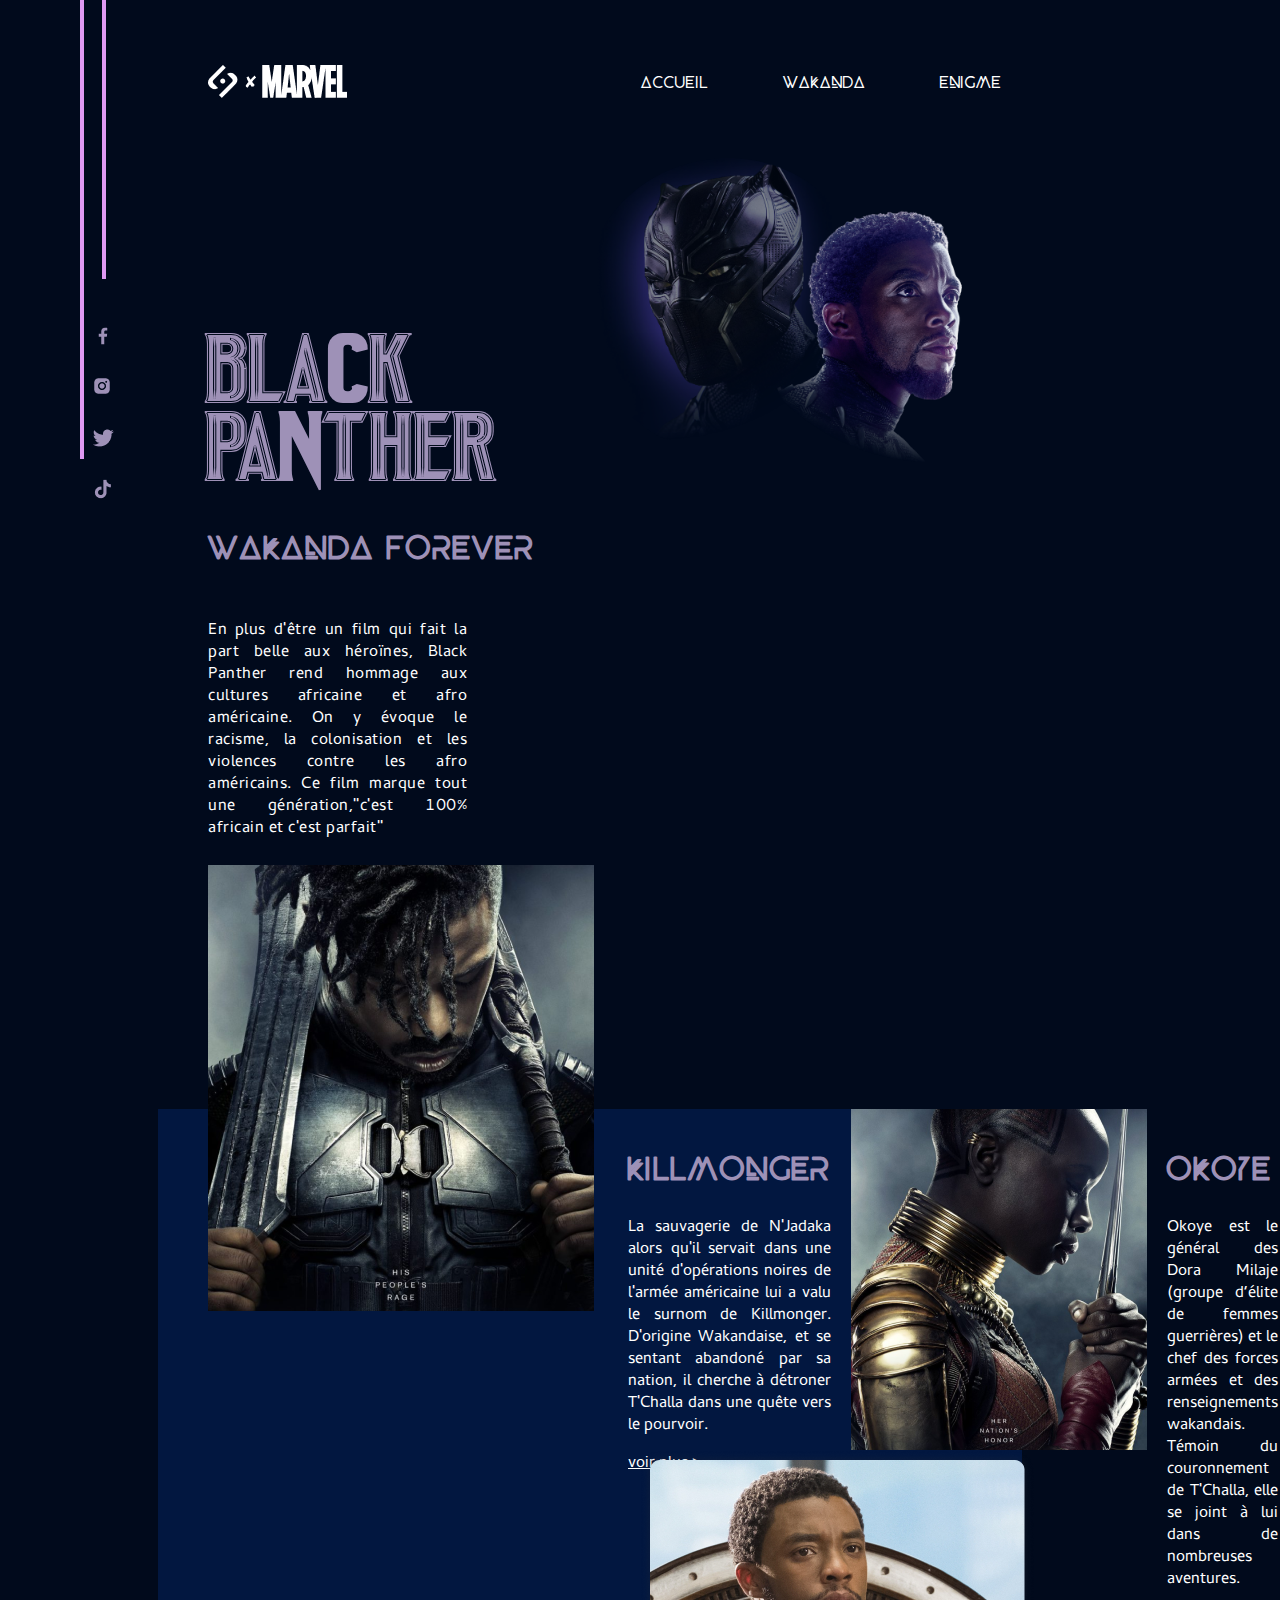
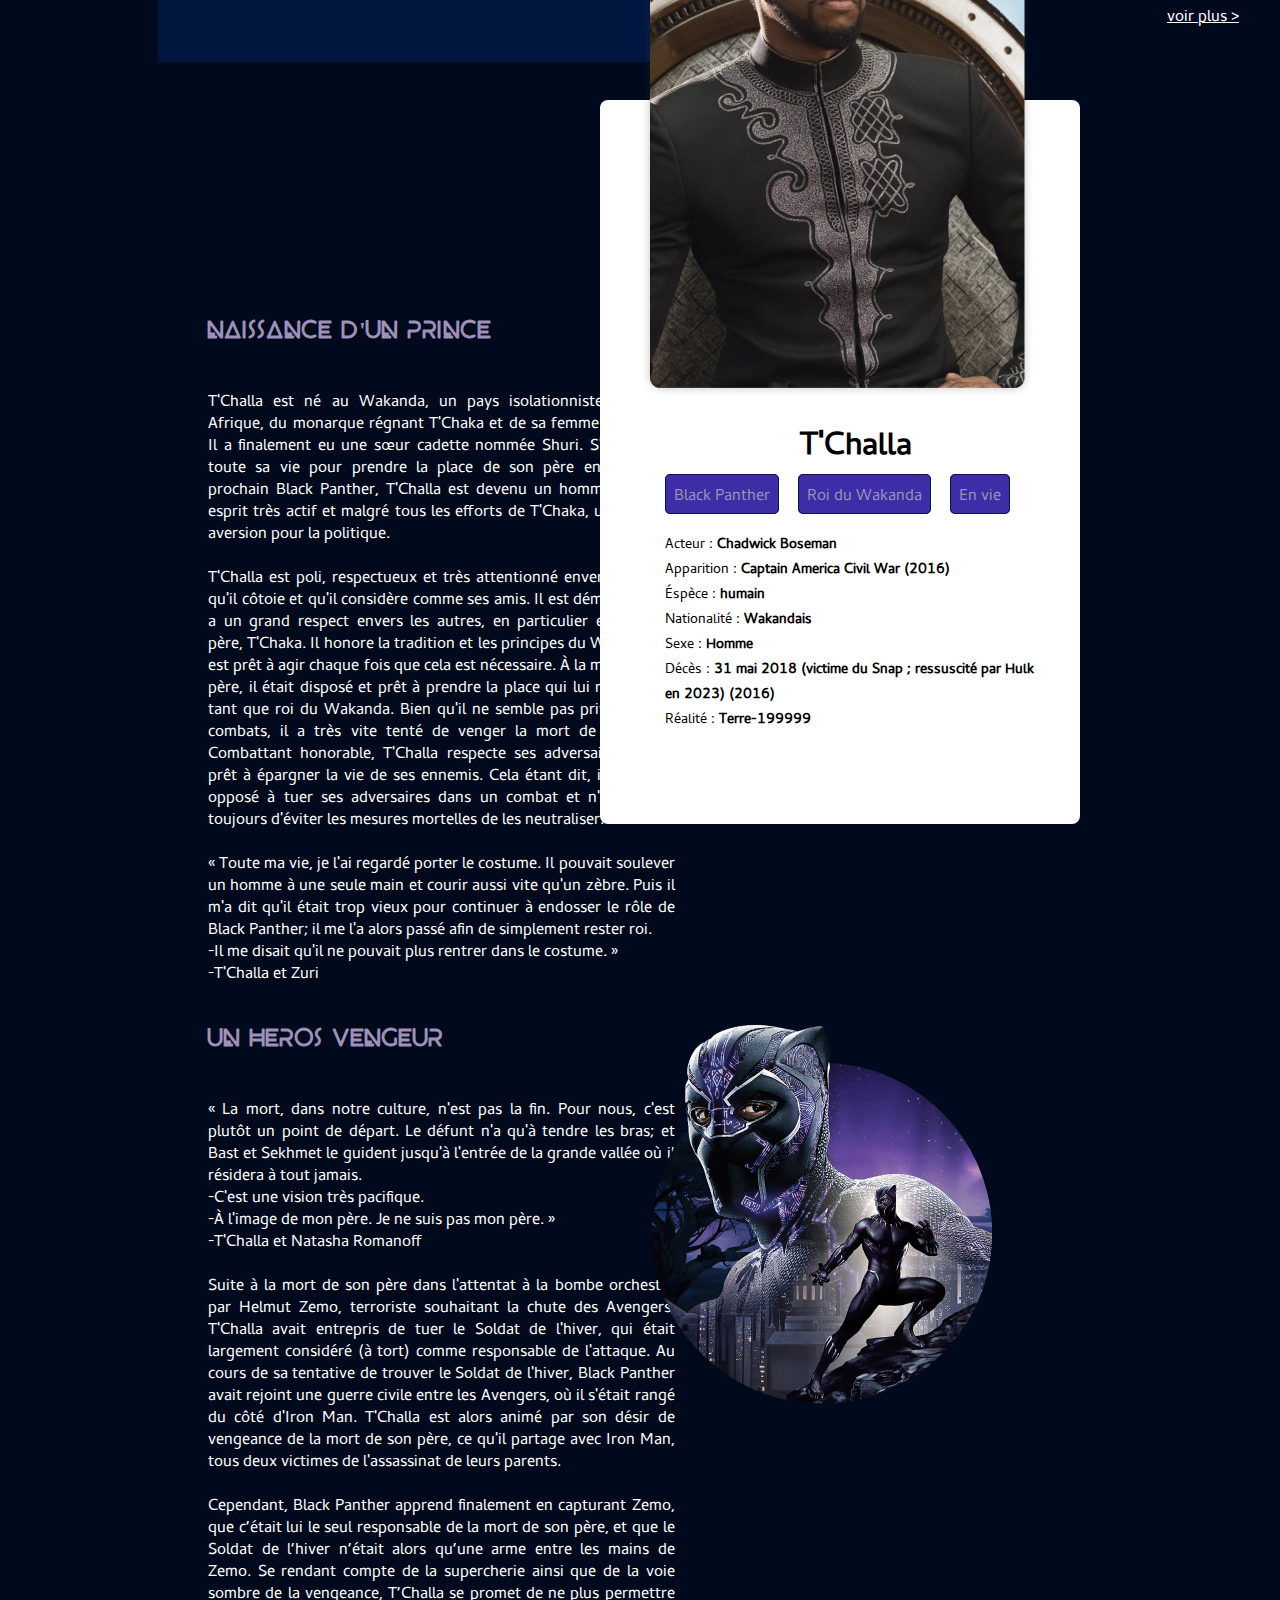
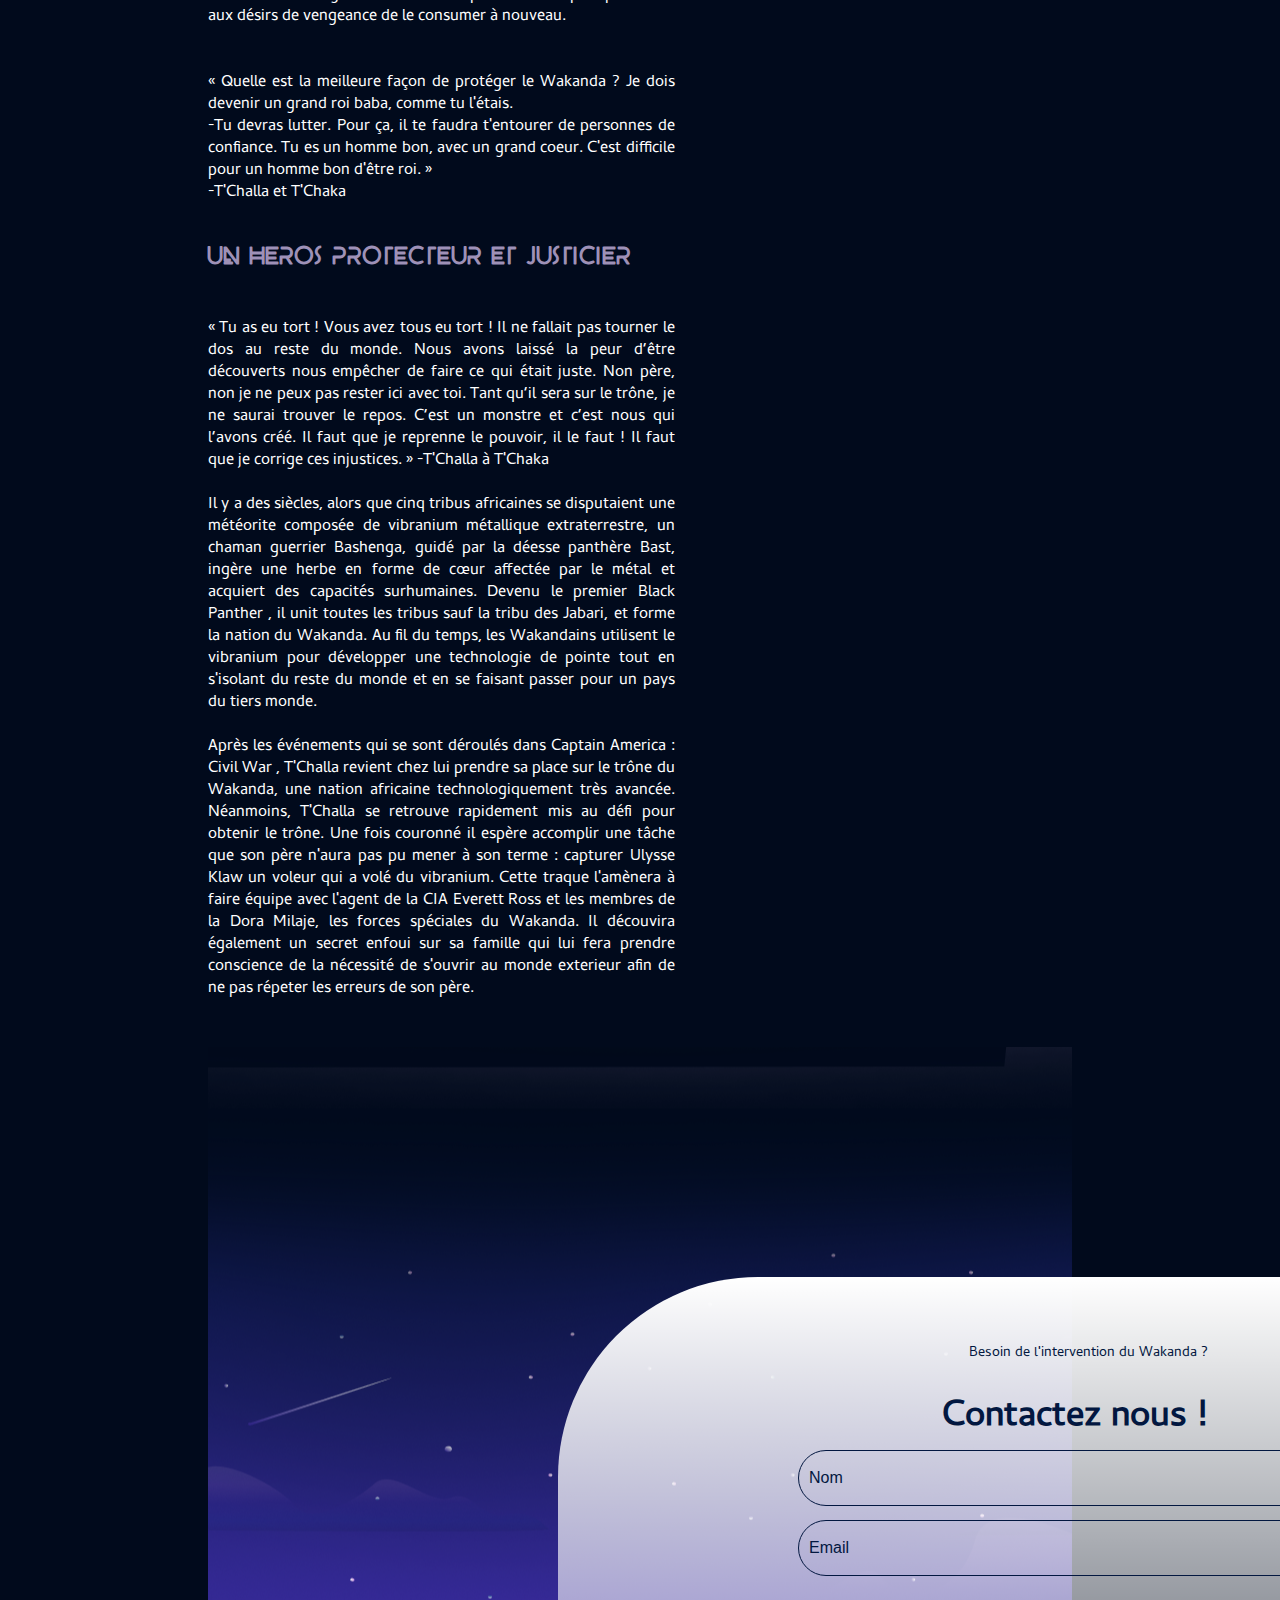
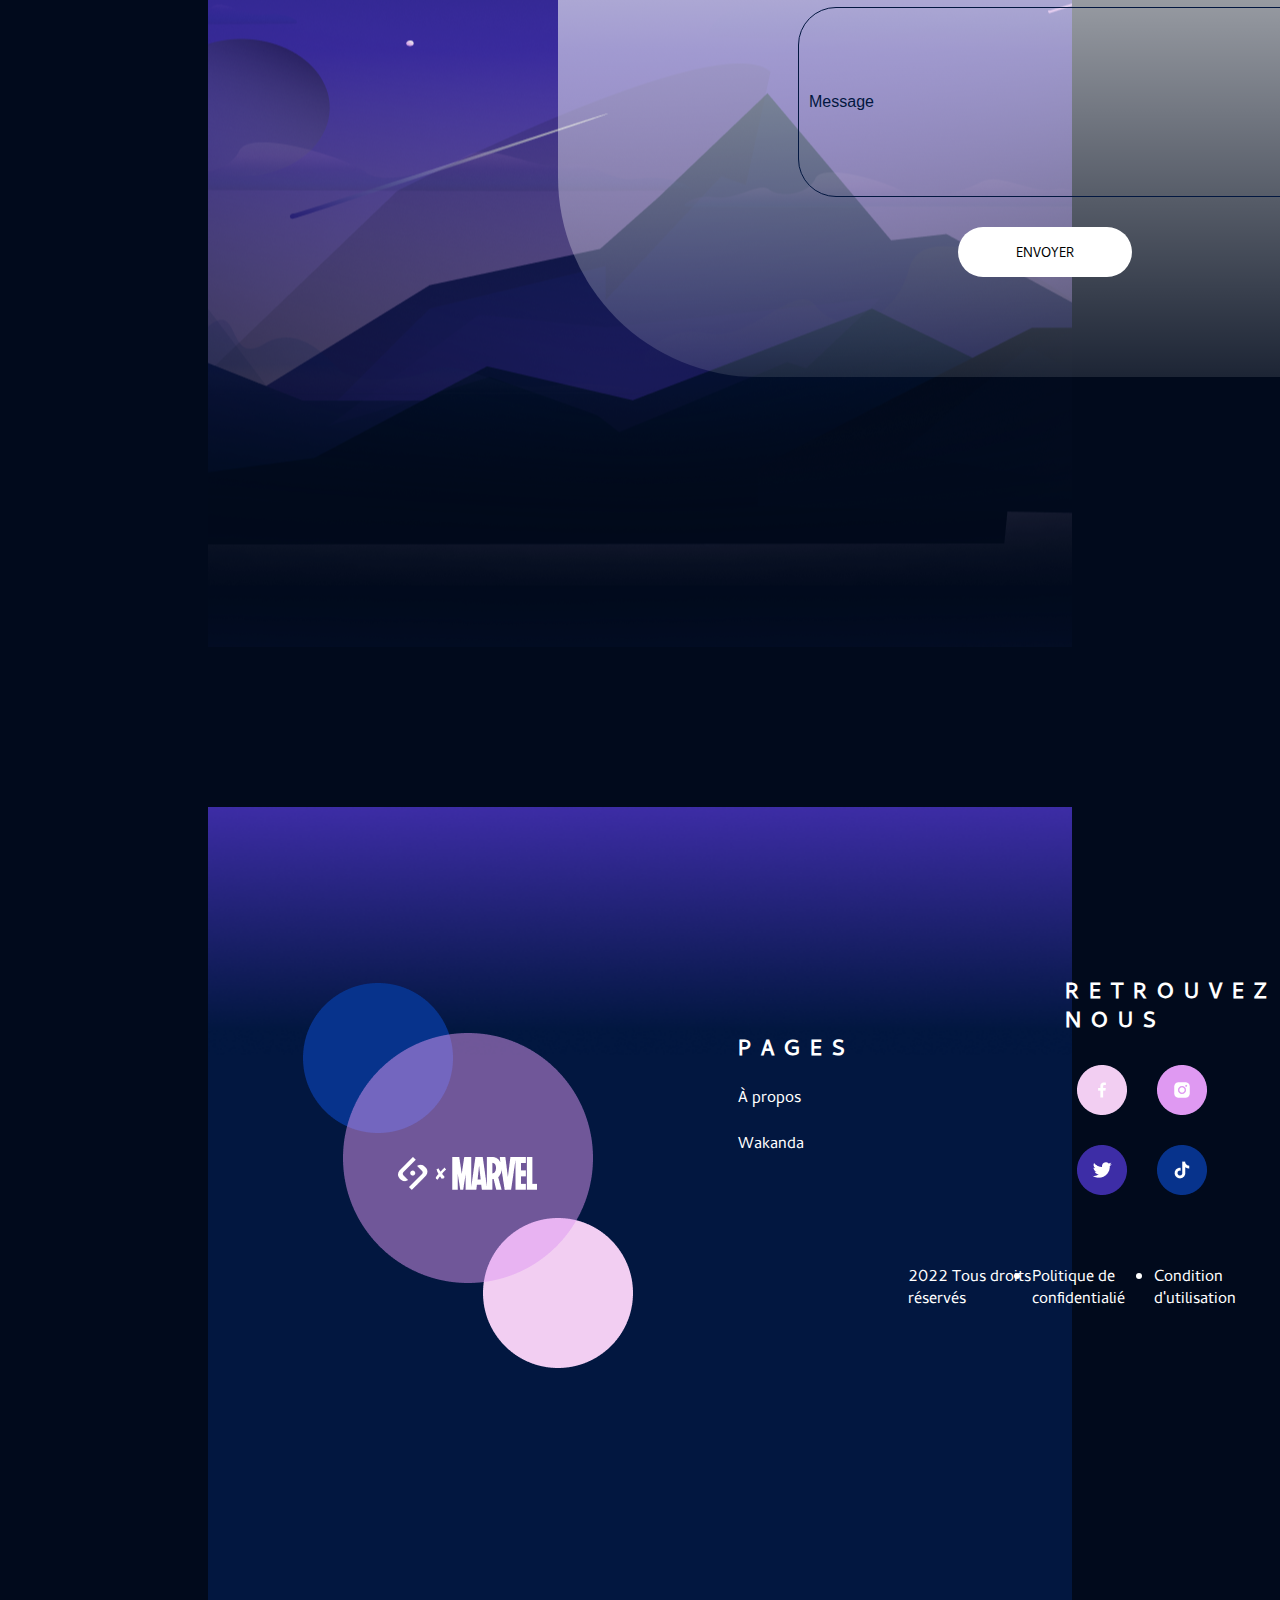
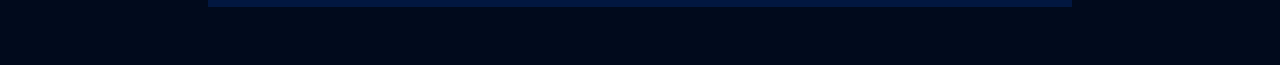
==== commit da70b9b8: "animations et fonctionnalités" ====
--- a/index.html
+++ b/index.html
@@ -11,7 +11,7 @@
     <div class="left-bar2"></div>
     <header>
         <nav class="container">
-            <a href="#"><img src="./assets/Illustrations/Allpages/footer2.png" alt="icon_SAYNA"></a>
+            <a class="sayna-marvel-menu" href="#"><img src="./assets/Illustrations/Allpages/footer2.png" alt="icon_SAYNA"></a>
             <ul>
                 <li><a href="#">ACCUEIL</a></li>
                 <li><a href="#">WAKANDA</a></li>
@@ -21,10 +21,10 @@
     </header>
     <main>
         <div class="haut-scroll">
-            <img class="scroll-social" src="./assets/Illustrations/Allpages/icon_facebook.png"  alt="">
-            <img class="scroll-social" src="./assets/Illustrations/Allpages/icon_instagram.png" alt="">
-            <img class="scroll-social" src="./assets/Illustrations/Allpages/icon_twitter.png" alt="">
-            <img class="scroll-social" src="./assets/Illustrations/Allpages/icon_tiktok.png" alt="">
+            <a href="https://www.marvel-cineverse.fr/pages/mcu/encyclopedie/personnages/black-panther-ii.html"><img class="scroll-social" src="./assets/Illustrations/Allpages/icon_facebook.png"  alt=""></a>
+            <a href="https://www.marvel-cineverse.fr/pages/mcu/encyclopedie/personnages/black-panther-ii.html"><img class="scroll-social" src="./assets/Illustrations/Allpages/icon_instagram.png" alt=""></a>
+            <a href="https://www.marvel-cineverse.fr/pages/mcu/encyclopedie/personnages/black-panther-ii.html"><img class="scroll-social" src="./assets/Illustrations/Allpages/icon_twitter.png" alt=""></a>
+            <a href="https://www.marvel-cineverse.fr/pages/mcu/encyclopedie/personnages/black-panther-ii.html"><img class="scroll-social" src="./assets/Illustrations/Allpages/icon_tiktok.png" alt=""></a>
         </div>
         <!--section  forever-->
         <section id="forever">
@@ -36,10 +36,9 @@
                     <p >En plus d'être un film qui fait la part belle aux héroïnes, Black Panther rend
                         hommage aux cultures africaine et afro américaine. On y évoque le
                         racisme, la colonisation et les violences contre les afro américains. 
-                        Ce film marque tout une génération,"c'est 100% africain et c'est parfait". <br>
-                        <br>
-                       voir plus >
+                        Ce film marque tout une génération,"c'est 100% africain et c'est parfait"
                     </p>
+                    <p class="voir-plus">voir plus ></p>
                 </div>
                 <img class="expect-slider" src="./assets/Illustrations/Accueil/Pantherhome2.png" alt="">
 
@@ -52,6 +51,7 @@
                                 valu le surnom de Killmonger. D'origine Wakandaise,
                                 et se sentant abandoné par sa nation, il cherche à
                                 détroner T'Challa dans une quête vers le pourvoir.
+                                <p class="voir-plus">voir plus ></p>
                         </p>
                     </div>
                     <div class="slider-image-2">
@@ -64,6 +64,8 @@
                             des renseignements wakandais. Témoin du
                             couronnement de T'Challa, elle se joint à lui dans de
                             nombreuses aventures.
+                            <p class="voir-plus">voir plus ></p>
+
                         </p>
                     </div>
                     <div class="slider-image-2">
@@ -210,21 +212,20 @@
     <footer>
         <div class="container">
             <div class="sayna-marvel">
-                <img src="./assets/Illustrations/Allpages/footer2.png" alt="">
+                <a href="index.html"><img class="sayna-marvel-background" src="./assets/Illustrations/Allpages/footer2.png" alt=""></a>
             </div>
 
             <div class="about">
                 <h3 class="footer-h3">PAGES</h3>
-                <p>À propos</p>
-                <p>Wakanda</p>
-
+                <p> <a href="">À propos</a></p>
+                <p> <a href="">Wakanda</a></p>
             </div>
             <div class="social-footer">
                 <h3 class="footer-h3">RETROUVEZ NOUS</h3>
-                <img class="social-footer-image" src="./assets/Illustrations/Allpages/footer3.png" alt="">
-                <img class="social-footer-image" src="./assets/Illustrations/Allpages/footer4.png" alt="">
-                <img class="social-footer-image" src="./assets/Illustrations/Allpages/footer5.png" alt="">
-                <img class="social-footer-image" src="./assets/Illustrations/Allpages/footer6.png" alt="">
+                <a href="https://www.marvel-cineverse.fr/pages/mcu/encyclopedie/personnages/black-panther-ii.html"> <img class="social-footer-image" src="./assets/Illustrations/Allpages/footer3.png" alt=""></a>
+                <a href="https://www.marvel-cineverse.fr/pages/mcu/encyclopedie/personnages/black-panther-ii.html"> <img class="social-footer-image" src="./assets/Illustrations/Allpages/footer4.png" alt=""></a>
+                <a href="https://www.marvel-cineverse.fr/pages/mcu/encyclopedie/personnages/black-panther-ii.html"> <img class="social-footer-image" src="./assets/Illustrations/Allpages/footer5.png" alt=""></a>
+                <a href="https://www.marvel-cineverse.fr/pages/mcu/encyclopedie/personnages/black-panther-ii.html"> <img class="social-footer-image" src="./assets/Illustrations/Allpages/footer6.png" alt=""></a>
             </div>
 
         </div>
--- a/assets/css/style.css
+++ b/assets/css/style.css
@@ -46,7 +46,7 @@
 }
 /*ba sur le coté haut*/
 .left-bar1{
-    position: absolute;
+    position: fixed;
     width: 1px;
 	height: 31%;
 	top: 0;
@@ -57,7 +57,7 @@
 }
 
 .left-bar2{
-    position: absolute;
+    position: fixed;
     width: 1px;
 	height: 51%;
 	top: 0;
@@ -71,7 +71,7 @@
     display: flex;
     flex-direction: column;
     width: 25px;
-    position: absolute;
+    position: fixed;
     left: 92px;
     top: 300px;
 }
@@ -79,6 +79,9 @@
     margin-top: 25px;
 }
 /*header*/
+nav .sayna-marvel-menu :hover{
+    filter:  invert(11%) sepia(85%) saturate(5054%) hue-rotate(251deg) brightness(80%) contrast(86%);
+}
 nav {
         display:flex;
         align-items: center;
@@ -103,7 +106,7 @@
     list-style-type: none;
 }
 
-nav :hover{
+nav ul li a:hover{
     color: var(--pink-color--);
     text-decoration: underline;
 }
@@ -128,7 +131,6 @@
 #forever h2, #defi h2{
     font-family: 'beyno';
     font-size: 32px;
-    margin-top: 20px;
     color: #9E91B7;
 }
 #forever .container .part-one{
@@ -142,7 +144,8 @@
     font-family: 'cantarell';
     font-style: 'regular';
     font-size: 16px;
-    letter-spacing: 1px;
+    letter-spacing: 0.5px;
+    font-weight: normal;
 }
 .image-forever{
     float: right;
@@ -150,6 +153,10 @@
     height: auto;
     margin-left: 1px;
 }
+.voir-plus{
+    text-decoration-line: underline;
+}
+
 /*design de la partie slider-image*/
 .slider {
     display: flex;
@@ -192,11 +199,13 @@
     
 }
 .description-index{
-    width: 55%;
+    width: 54%;
     text-align: justify;
     font-size: 16px;
     color:  #ffffff;
     font-family: 'cantarell';
+    font-weight: normal;
+    font-style: "regular";
 }
 #prince, .titre{
     font-family: beyno;
@@ -304,7 +313,7 @@
 
 #contact .wrap{
     width: 1000px;
-    background-color:  rgba(255, 255, 255, 0.268);
+    background: linear-gradient(to bottom, #ffffff, rgba(255, 255, 255, 0.11));
     background-repeat: no-repeat;
     display: flex;
     justify-content:center;
@@ -351,7 +360,7 @@
     height: 56px;
     border: none;
     border:   var(--blue-night-color--) 1px solid;
-    border-radius: 30px;
+    border-radius: 38px;
     background-color: transparent;
     padding-left: 10px;
     font-size: 16px;
@@ -363,7 +372,7 @@
     height: 190px;
     border: none;
     border:   var(--blue-night-color--) 1px solid;
-    border-radius: 30px;
+    border-radius: 38px;
     background-color: transparent;
     padding-left: 10px;
     font-size: 16px;
@@ -385,9 +394,12 @@
     color: var(--blue-night-color--);
 }
 #contact .submit-box{
-    padding-left: 180px;
-    padding-right: 180px;
-    padding-bottom: 180px;
+    justify-content: center;
+    width: 174px;
+    height: 54px;
+    border-radius: 38px;
+    position: relative;
+    left: 160px;
 }
 
 #contact .submit-box input{
@@ -409,6 +421,11 @@
     font-family: 'cantarell';
 
 }
+#contact .submit-box :hover{
+    
+    background-color: aqua;
+    
+}
 /*contact enigme*/
 .enigme-reponse {
     padding-top: 100px;
@@ -433,9 +450,12 @@
     color:  white;
 }
 .enigme-submit-box{
-    padding-left: 200px;
-    padding-right: 300px;
-    padding-bottom: 180px;
+    justify-content: center;
+    width: 174px;
+    height: 54px;
+    border-radius: 38px;
+    position: relative;
+    left: 160px;
 }
 .enigme-reponse .enigme-submit-box input{
     width: 100%;
@@ -533,7 +553,17 @@
 #defi{
     margin-bottom: -250px;
 }
-
+#defi .titre{
+    font-size: 36px;
+    font-style: 'regular';
+    margin-bottom: 100px;
+    justify-content: center;
+    text-align: justify;
+    width: 74%;
+    padding: 0;
+    position: relative;
+    top: -380px;
+}
 #defi .enigme-image{
     width: 10%;
     position: relative;
@@ -548,41 +578,61 @@
 }    
 #defi .wrapp-box .contenu-droite{
     width: 40%;
-    position: relative;
     left: 400px;
-    top: -100px;
-}
-.description-enigme{
-    width: 120%;
-    text-align: left;
-    position: relative;
-    right: 80px;
-    top: -120px;
-    font-family: 'cantarell';
-    font-style: 'regular';
-    font-size: 16px;
-    padding: 150px;
+    top: 200px;
+    display: flex;
+    flex-direction: column;
+    position: relative;
+}
+#defi .contenu-droite1-haut{
+    margin-left: 20px;
+    margin-right: 20px;
+    padding-left: 145px;
+    padding-right: 100px;
+    padding-top: 100px;
+    padding-bottom: 100px;
+    justify-content: center;
+    text-align: justify;
+    width: 100%;
+    height: 400px;
     background-image: url(../Illustrations/Enigme/Pantherenigme2.png);
     background-repeat: no-repeat;
-    background-position: center;
-
-}
-#defi .titre{
-    text-align: justify;
-    font-size: 36px;
+    background-size: contain;
+    position: relative;
+    top: -400px;
+    right: 100px;
+    bottom: 80px;
+}
+#defi .contenu-droite1-haut p{
+    font-size: 16px;
+}
+.description-enigme{
+    width: 100%;
+    text-align: left;
+    position: relative;
+    right: 80px;
+    font-family: 'cantarell';
     font-style: 'regular';
-    margin-bottom: 100px;
-    letter-spacing: 5px;
-}
+    font-size: 16px;
+    padding-top: 150px;
+    padding-bottom: 150px;
+    padding-right:250px;
+    padding-left: 150px;
+    background-image: url(../Illustrations/Enigme/Pantherenigme2.png);
+    background-repeat: no-repeat;
+}
+
+defi.titre
+
 /*section  transcription*/
 #transcription {
     width: 100%;
     height: 1000px;
     padding-top: 10px;
+    margin-left: 80px;
 }
     
 #transcription .titre-transcription{
-    padding-bottom: 100px;
     font-family: 'wakanda forever';
     font-style: 'regular';
     font-size: 43px;
@@ -606,18 +656,29 @@
     padding-right: 50px;
     padding-bottom: 50px;
     font-family: 'cantarell';
+    width: 100%;
+
 }
 #transcription .contenu-gauche .enigme-transcription .p1{
-    font-family: 'wakanda forever';
     padding-top: 100px;
     margin-bottom: 20px;
 }
+#transcription .contenu-gauche .enigme-transcription .letter{
+    font-family: 'wakanda forever';
+    line-height: 25px;
+    letter-spacing: 2px;
+}
+
+
 #transcription .contenu-droite1{
     margin-left: 20px;
     margin-right: 20px;
-    padding-left: 60px;
+    padding-left: 15px;
     text-align-last: center;
-    width: 90%;
+    width: 100%;
+    background-size: contain;
+    position: relative;
+    bottom: 80px;
 }
 #transcription .contenu-gauche .titre-transcription{
     padding-bottom: 10px;
@@ -672,13 +733,26 @@
     position: relative;
     bottom: -100px;
 }
+footer .sayna-marvel:hover{
+    cursor: pointer;
+    transform: scale(1.1);
+}
 footer .about{
     padding-top: 60px;
     margin-right: 100px;
     height: 250px;
     padding-left: 60px;
 }
-
+footer .about p a{
+    text-decoration: none;
+    color: #ffffff;
+    font-family: 'cantarell';
+}
+footer .about p a:hover{
+    cursor: pointer;
+    text-decoration: underline;
+    color: #ffffff;
+}
 footer .social-footer{
     margin-left: 100px;
     padding-top: 25px;
@@ -691,7 +765,10 @@
     letter-spacing: 28%;
     justify-content: space-evenly;
 }
-
+footer .social-footer-image:hover{
+    cursor: pointer;
+    transform: scale(1.1);
+}
 footer .droit{
     display: flex;
     position: relative;
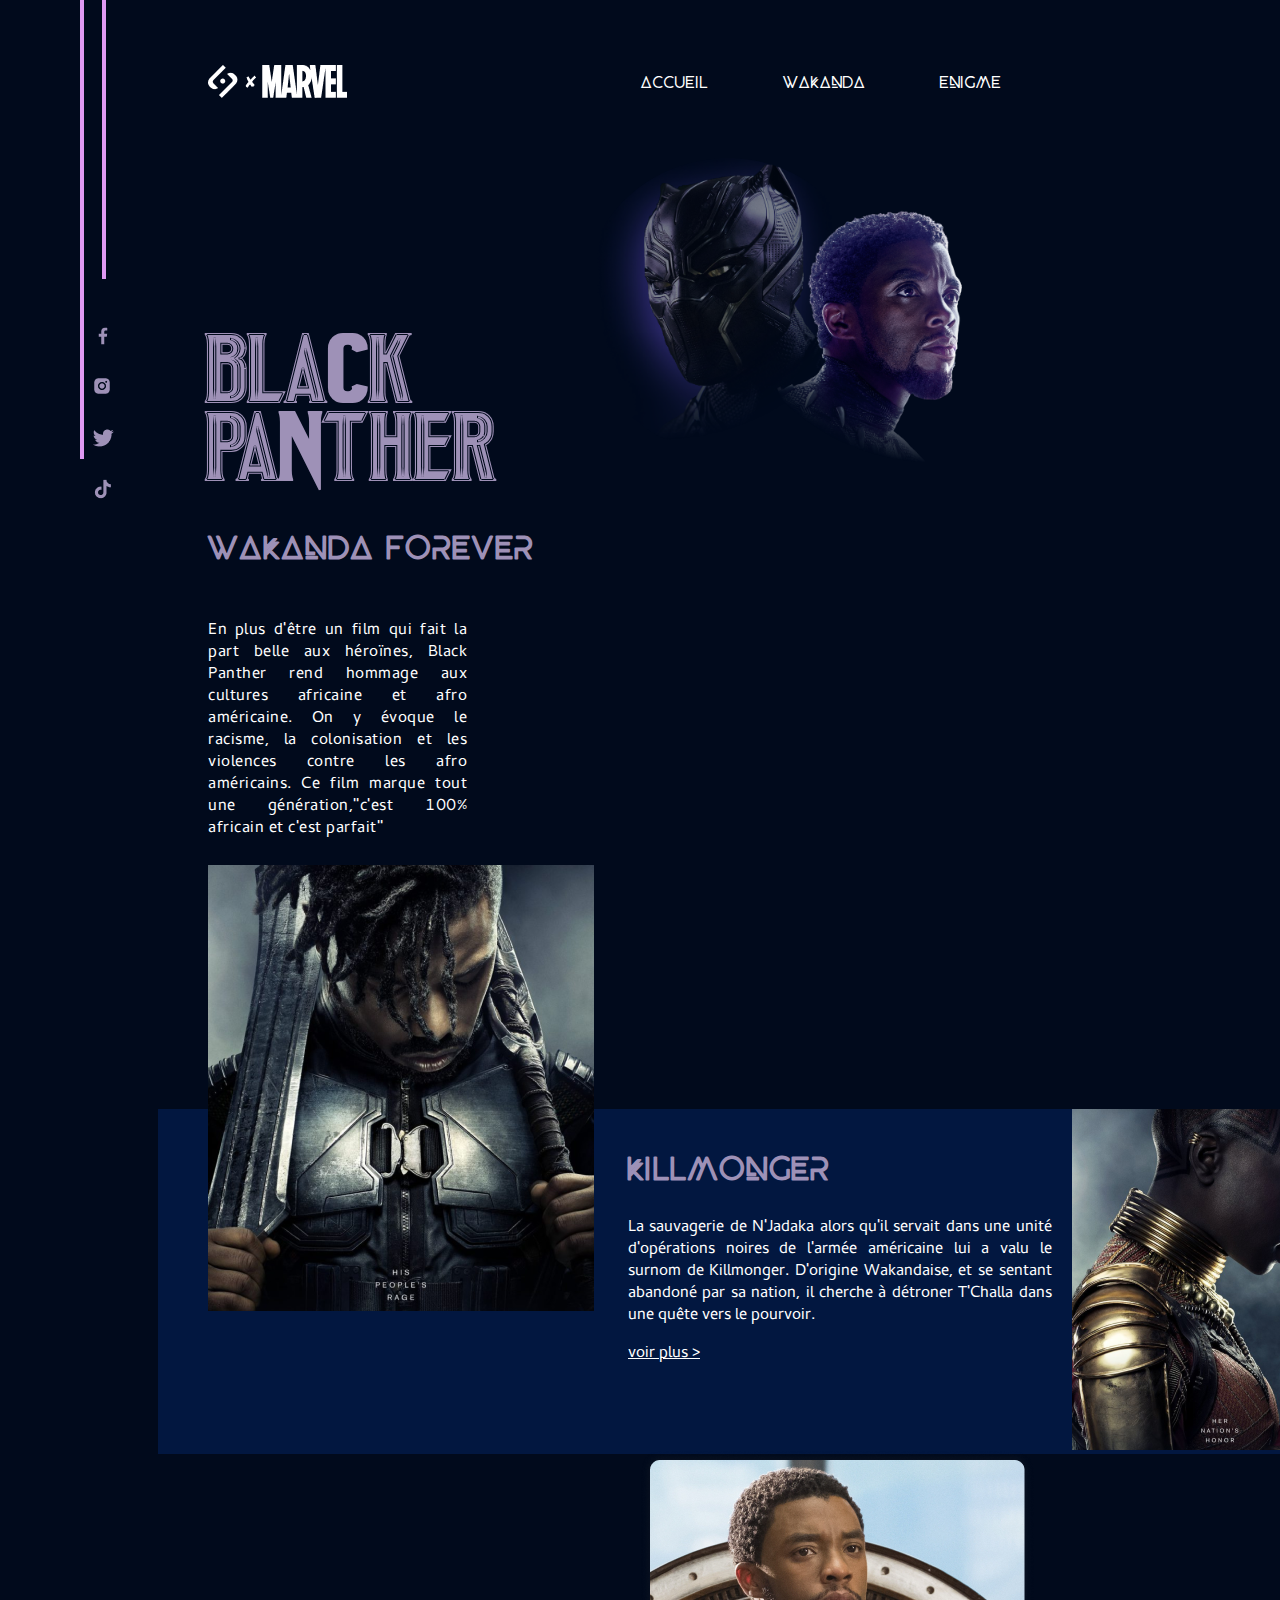
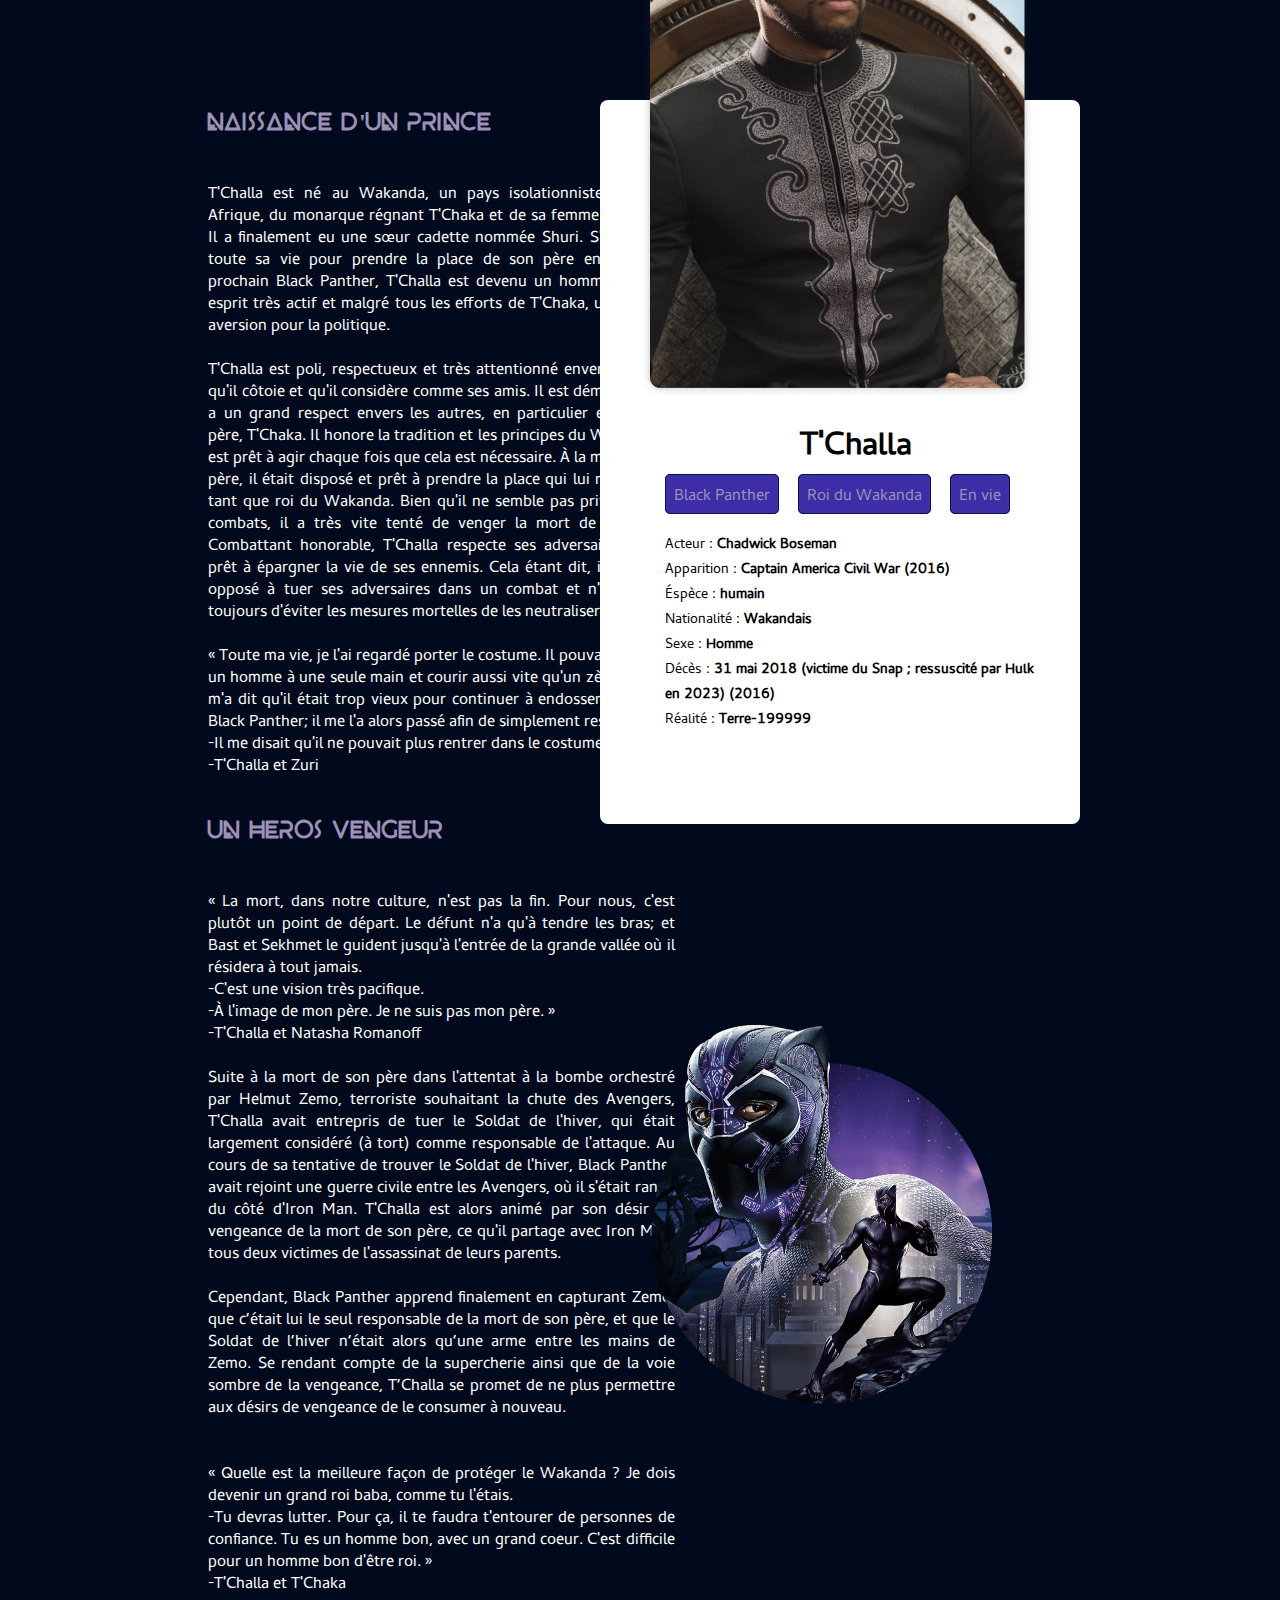
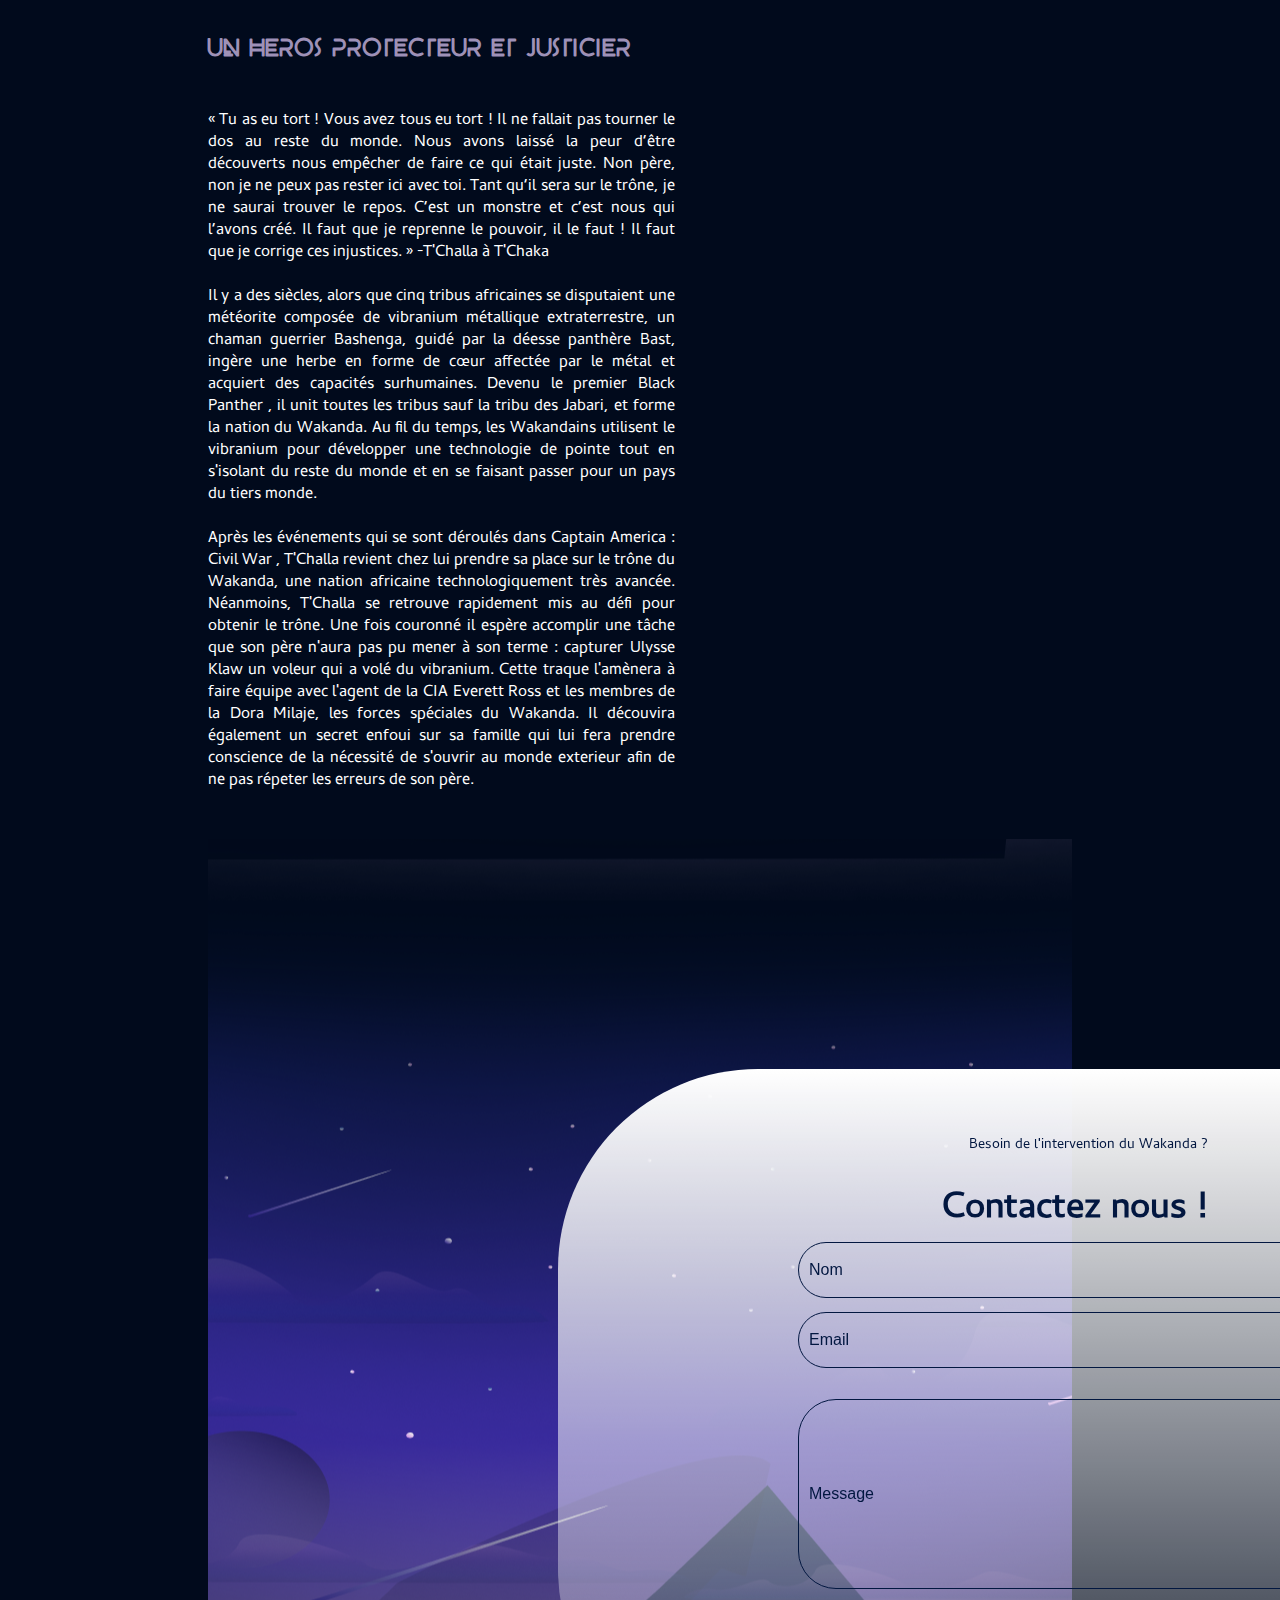
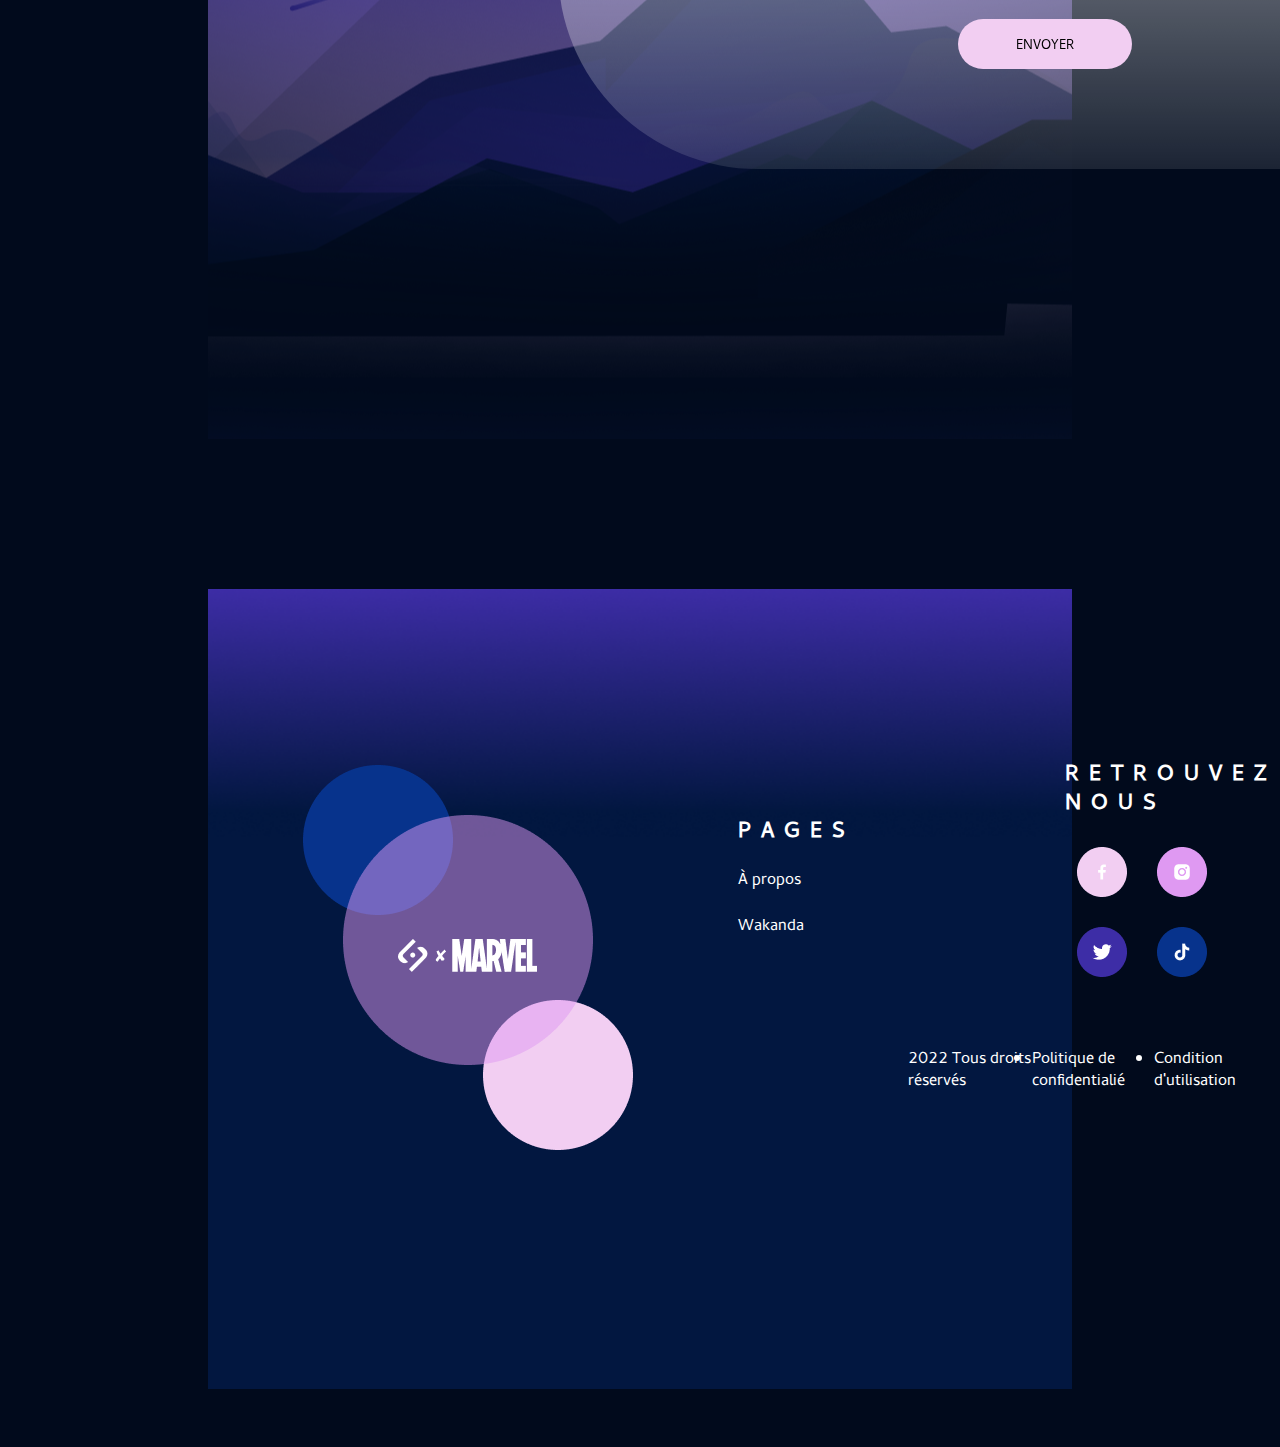
==== commit c485c543: "ajustement" ====
--- a/index.html
+++ b/index.html
@@ -13,9 +13,9 @@
         <nav class="container">
             <a class="sayna-marvel-menu" href="#"><img src="./assets/Illustrations/Allpages/footer2.png" alt="icon_SAYNA"></a>
             <ul>
-                <li><a href="#">ACCUEIL</a></li>
-                <li><a href="#">WAKANDA</a></li>
-                <li><a href="#">ENIGME</a></li>
+                <li><a target="blank" href="./index.html">ACCUEIL</a></li>
+                <li><a target="blank" href="./wakanda.html">WAKANDA</a></li>
+                <li><a target="blank" href="./enigme.html">ENIGME</a></li>
             </ul>
         </nav>
     </header>
--- a/assets/css/style.css
+++ b/assets/css/style.css
@@ -21,6 +21,21 @@
     --blue-night-color--: #021740;
     --grey-color--: #9E91B7;
     --pink-color--: #DF99F2;
+}
+/*fade in des elements*/
+.titre, .droit, .description, h1, h2, h3, p{
+    animation: fadeinleft 6s;
+}
+@keyframes fadeinleft {
+    0%{
+        opacity: 0;
+        transform: translateX(-50px);
+    }
+    
+    100%{
+        opacity: 1;
+        transform: translateX(0);
+    }
 }
 
 *{
@@ -75,6 +90,9 @@
     left: 92px;
     top: 300px;
 }
+.haut-scroll a :hover{
+    filter: brightness(0) saturate(100%) invert(100%) sepia(100%) saturate(0%) hue-rotate(24deg) brightness(102%) contrast(102%);
+}
 .scroll-social{
     margin-top: 25px;
 }
@@ -160,7 +178,7 @@
 /*design de la partie slider-image*/
 .slider {
     display: flex;
-    width: 100%;
+    width: 1850px;
     height: 100%;
     margin-top: 200px;
     margin-left: -50px;
@@ -178,7 +196,7 @@
 
 .slider-image-2{
     padding-top: 0px;
-    width: 100%;
+    width: 990px;
     height: 100%;
 }
 
@@ -198,6 +216,7 @@
     color: #9E91B7;
     
 }
+
 .description-index{
     width: 54%;
     text-align: justify;
@@ -405,7 +424,7 @@
 #contact .submit-box input{
     width: 100%;
     height: 50px;
-    background-color: #ffffff;
+    background-color: #F2CEF2;
     border: none;
     outline: none;
     padding-top: 10px;
@@ -421,9 +440,10 @@
     font-family: 'cantarell';
 
 }
-#contact .submit-box :hover{
-    
-    background-color: aqua;
+#contact .submit-box input:hover{
+    box-shadow: 6px 0px 20px 0px  #021740 ;
+    
+    
     
 }
 /*contact enigme*/
@@ -460,7 +480,7 @@
 .enigme-reponse .enigme-submit-box input{
     width: 100%;
     height: 50px;
-    background-color: var(--grey-color--);
+    background-color: #F2CEF2;
     border: none;
     outline: none;
     padding-top: 10px;
@@ -475,30 +495,40 @@
     cursor: pointer;
     font-family: 'cantarell';
 }
-
+.enigme-reponse .enigme-submit-box input:hover{
+    box-shadow: 6px 0px 20px 0px  #F2CEF2;
+}
 /* page wakanda*/
 /*design de la section wakanda forever*/
 #wakanda-forever{
     background-image: url(../Illustrations/Wakanda/Pantherwakanda1.png);
     background-repeat: no-repeat;
-    background-size: 100%;
     background-position: 30% 10px;
+    background-size: cover;
     height: 1000px;
-    width: 110%;
-    margin-left: -100px;
-    padding-left: 100px;
+    width: 1900px;
+    margin-left: 0px;
+    padding-left: -px50px;
     margin-bottom: -150px;
-}
-#wakanda-forever .titre{
+    position: relative;
+    left: -100px;
+    margin-top: 60px;
+}
+#wakanda-forever .wakanda-titre{
     font-family: 'beyno';
-    font-size: 32px;
+    font-size: 68px;
+    color: var(--grey-color--);
 }
 #wakanda-forever h2{
     font-family: 'wakanda forever';
+    font-size: 32px;
+    margin-top: -20px;
+    letter-spacing: 5px;
+    color: var(--grey-color--);
 }
 #wakanda-forever p{
     width: 30%;
-    text-align: left;
+    text-align: justify;
     margin-top: 50px;
     font-family: 'cantarell';
     font-size: 16px;
@@ -514,15 +544,19 @@
 #parents{
     display: flex;
     justify-content: space-around;
-    padding-top: 100px;
+    padding-top: 50px;
+    padding-left: 50px;
+    padding-right: 150px;
     background-image:url(../Illustrations/Wakanda/Pantherwakanda2.png);
     background-repeat: no-repeat;
-    background-color: #02174039;
+    background-size: cover;
+    background-position: 50px -60px;
     background-size: contain;
-    margin-top: 10px;
-    margin-right: 100px;
-    
-}
+    margin-top: 120px;
+    width: 1720px;
+    
+}
+
 #child-1{
     justify-content: space-between;
     margin-left: 10px;
@@ -536,45 +570,50 @@
     width: 100%;
 }
 .youtube{
-    background-color: #3d2da6;
     width: 100%;
     height: 280px;
-    padding-top: 50px;
-    padding-left: 80px;
-    padding-top: 70px;
     margin-top: 100px;
     margin-bottom: 50px;
     color: white;
     font-family: 'cantarell';
     font-style: regular;
 }
-
+.youtube a{
+    color: #ffffff;
+    font-family: 'cantarell';
+    text-decoration: none;
+}
 /*design de la section enigme*/
 #defi{
-    margin-bottom: -250px;
+    margin-top: 20px;
+    margin-bottom: -350px;
 }
 #defi .titre{
     font-size: 36px;
     font-style: 'regular';
-    margin-bottom: 100px;
     justify-content: center;
     text-align: justify;
     width: 74%;
     padding: 0;
-    position: relative;
-    top: -380px;
+    padding-bottom: 100px;
+    position: relative;
+    bottom: 380px;
 }
 #defi .enigme-image{
     width: 10%;
     position: relative;
     right: 600px;
-    top: -350px;
+    bottom: 250px;
 }
 #defi .wrapp-box{
     display: flex;
     justify-content: center;
     align-items: center;
     text-align: justify;
+}
+#defi .ligne{
+    position: absolute;
+    top: 400px;
 }    
 #defi .wrapp-box .contenu-droite{
     width: 40%;
@@ -588,23 +627,26 @@
     margin-left: 20px;
     margin-right: 20px;
     padding-left: 145px;
-    padding-right: 100px;
-    padding-top: 100px;
+    padding-right: 120px;
+    padding-top: 170px;
     padding-bottom: 100px;
     justify-content: center;
     text-align: justify;
-    width: 100%;
-    height: 400px;
+    height: 500px;
     background-image: url(../Illustrations/Enigme/Pantherenigme2.png);
     background-repeat: no-repeat;
-    background-size: contain;
+    background-size: cover;
     position: relative;
     top: -400px;
     right: 100px;
     bottom: 80px;
+    border-left: 50px;
+    width: 850px;
 }
 #defi .contenu-droite1-haut p{
     font-size: 16px;
+    font-family: 'cantarell';
+
 }
 .description-enigme{
     width: 100%;
@@ -616,20 +658,21 @@
     font-size: 16px;
     padding-top: 150px;
     padding-bottom: 150px;
-    padding-right:250px;
-    padding-left: 150px;
+    padding-right: 100px;
+    padding-left: 140px;
     background-image: url(../Illustrations/Enigme/Pantherenigme2.png);
     background-repeat: no-repeat;
 }
 
-defi.titre
-
 /*section  transcription*/
 #transcription {
     width: 100%;
-    height: 1000px;
+    height: 100%;
     padding-top: 10px;
-    margin-left: 80px;
+    padding-left: 70px;
+    width: 1750px;
+    padding-bottom: 50px;
+
 }
     
 #transcription .titre-transcription{
@@ -652,33 +695,33 @@
     padding-right: 50px;
 }
 #transcription .contenu-gauche .enigme-transcription{
-    padding-top: 50px;
     padding-right: 50px;
-    padding-bottom: 50px;
-    font-family: 'cantarell';
-    width: 100%;
+    padding-bottom: 5px;
+    font-family: 'cantarell';
+    width: 91%;
+    text-align: left;
 
 }
 #transcription .contenu-gauche .enigme-transcription .p1{
-    padding-top: 100px;
+    padding-top: 10px;
     margin-bottom: 20px;
 }
 #transcription .contenu-gauche .enigme-transcription .letter{
     font-family: 'wakanda forever';
-    line-height: 25px;
-    letter-spacing: 2px;
+    letter-spacing: 1px;
 }
 
 
 #transcription .contenu-droite1{
     margin-left: 20px;
     margin-right: 20px;
-    padding-left: 15px;
+    padding-left: 25px;
     text-align-last: center;
     width: 100%;
-    background-size: contain;
     position: relative;
     bottom: 80px;
+    right: 100px;
+    bottom: 30px;
 }
 #transcription .contenu-gauche .titre-transcription{
     padding-bottom: 10px;
@@ -688,7 +731,7 @@
 
 /*design de la partie footer*/
 footer{
-    margin-top: 160px;
+    margin-top: 150px;
     width: 100%;
     height: 800px;
     background-image: url(../Illustrations/Allpages/back_footer.png);
